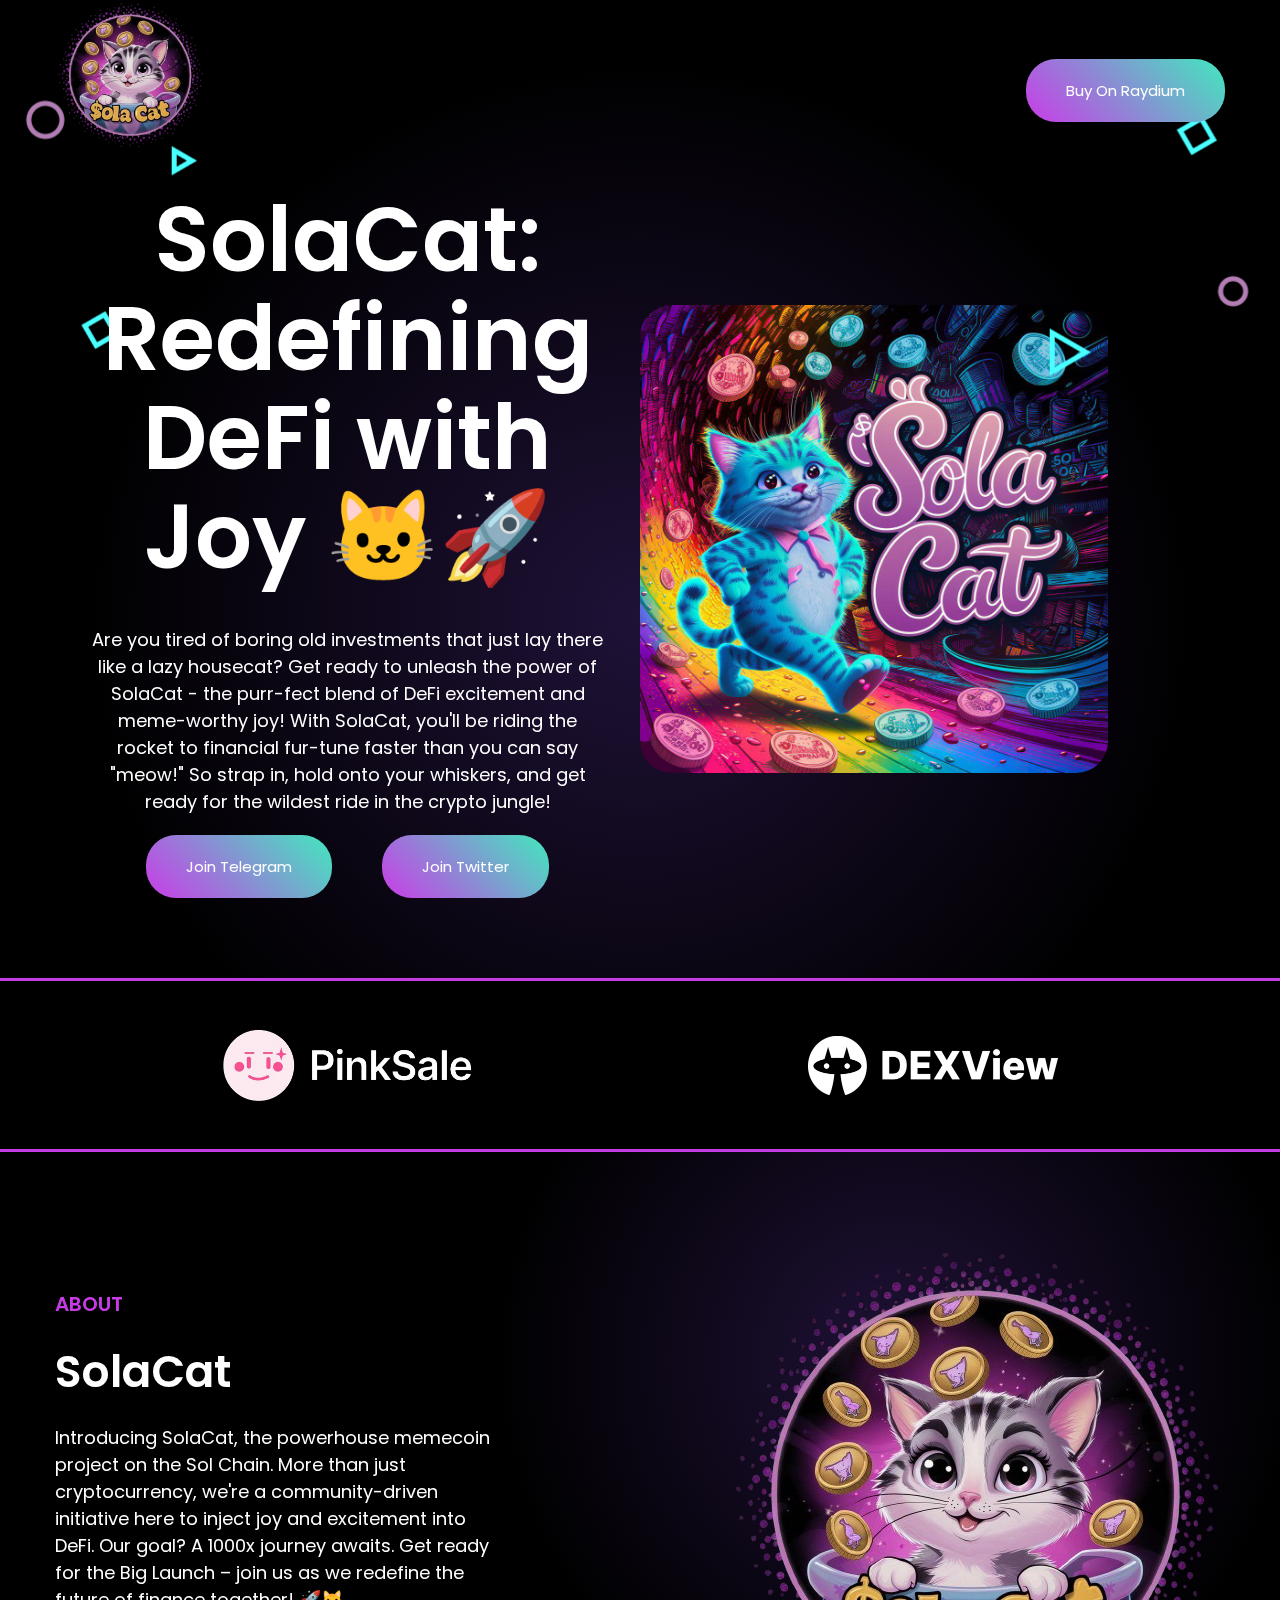
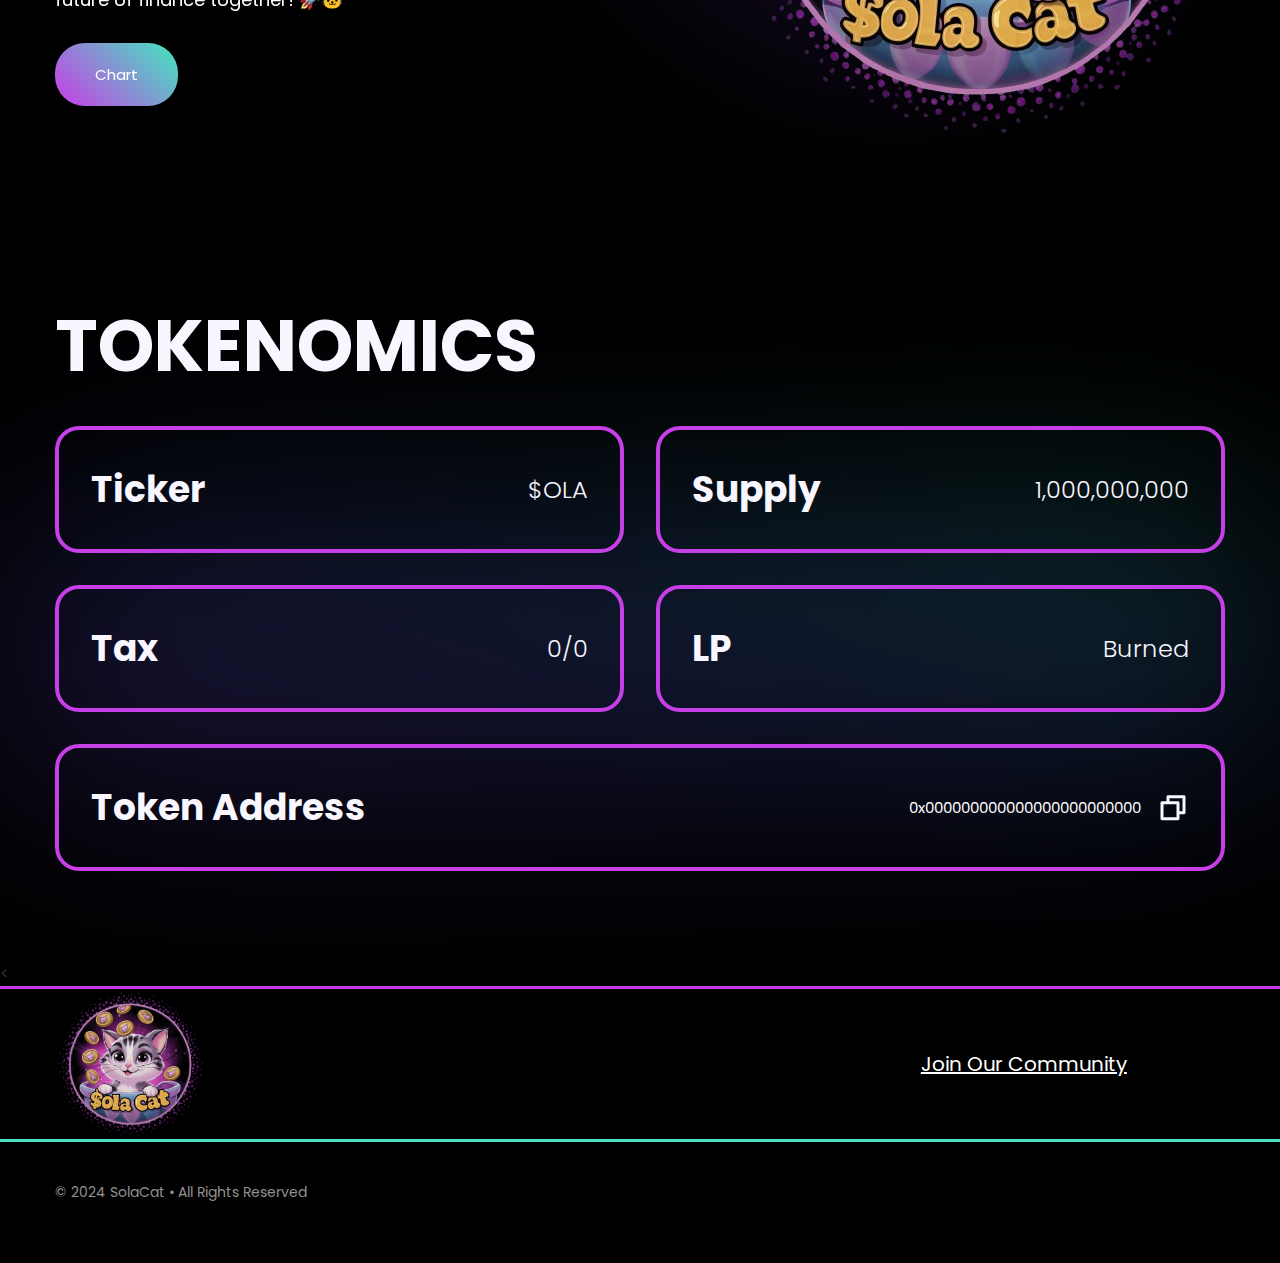
==== solacat/solacat/solacat.info/index.html @ aab19650 "Add files via upload" ====
<!DOCTYPE html>

<html
  lang="en"
  class="w-mod-js w-mod-ix wf-poppins-n6-active wf-poppins-n4-active wf-poppins-n7-active wf-lato-i3-active wf-lato-n1-inactive wf-lato-i1-inactive wf-lato-n3-inactive wf-lato-n4-inactive wf-lato-i4-inactive wf-lato-n7-inactive wf-lato-i7-inactive wf-lato-n9-inactive wf-lato-i9-inactive wf-poppins-n3-inactive wf-poppins-n5-inactive wf-active"
>
  
<!-- Mirrored from solacat.info/ by HTTrack Website Copier/3.x [XR&CO'2014], Tue, 20 Aug 2024 08:21:23 GMT -->
<!-- Added by HTTrack --><meta http-equiv="content-type" content="text/html;charset=utf-8" /><!-- /Added by HTTrack -->
<head>
    <meta http-equiv="Content-Type" content="text/html; charset=UTF-8" />
    <style>
      .wf-force-outline-none[tabindex="-1"]:focus {
        outline: none;
      }

      #join {
        display: flex;
        flex-direction: column;
        padding: 50px 10px;
        align-items: center;
        justify-content: center;
        gap: 1rem;
        margin: auto;
        max-width: 600px;
        width: 80%;
        margin-bottom: 30px;
      }

      #join .wrap-heading {
        display: flex;
        align-items: center;
        justify-content: start;
      }

      #join .wrap-heading .heading {
        margin: 0px 0px 0px 0px;
        padding: 7px 19px 7px 20px;
        background-color: #ffffff0d;
        border-style: solid;
        border-width: 1px 1px 1px 1px;
        border-color: #ffffff0d;
        border-radius: 100px 100px 100px 100px;
      }

      #join .wrap-heading .heading h6 {
        font-size: 15px;
        font-weight: 400;
        color: #703ffe !important;
        line-height: 1.2em;
        font-family: "Zen Dots", cursive !important;
      }

      #join h4 {
        line-height: 1.2em;
        font-weight: 400;
        font-size: clamp(2rem, 7vw, 50px);
        font-family: "Zen Dots", cursive !important;
        text-align: center;
      }

      #join .container {
        display: grid;
        grid-template-columns: 1fr 1fr;
        gap: 1rem;
        align-items: center;
        justify-content: center;
        max-width: 1250px;
        margin: auto;
      }

      #join .container .side-content {
        display: flex;
        flex-direction: column;
        align-items: self-start;
        list-style: none;
        gap: 2rem;
      }

      #join .container .side-content .join-wrap-box {
        background-color: transparent;
        background-image: linear-gradient(
          180deg,
          #ffffff0d 0%,
          #ffffff00 73.86%
        );
        border-style: solid;
        border-width: 1px 1px 0px 1px;
        border-color: #ffffff1a;
        transition: all 0.3s, border 0.3s, border-radius 0.3s, box-shadow 0.3s;
        margin-top: -16px;
        margin-bottom: 60px;
        border-radius: 16px 16px 0px 0px;
        padding: 40px 22px 0px 22px;
        position: relative;
      }

      #join .container .side-content .join-wrap-box .step-wrap {
        max-width: 100%;
        position: absolute;
        top: -12%;
        z-index: 11;
      }

      #join .container .side-content .join-wrap-box .step-wrap .heading {
        margin: 0px 0px 0px 22px;
        padding: 7px 15px 7px 15px;
        background-color: #ffffff0d;
        border-style: solid;
        border-width: 1px 1px 1px 1px;
        border-color: #ffffff0d;
        border-radius: 100px 100px 100px 100px;
      }

      #join .container .side-content .join-wrap-box .step-wrap .heading .step {
        color: #703ffe;
        font-size: 12px;
        line-height: 1.1667em;
        font-weight: 400;
        font-family: "Zen Dots", cursive !important;
      }

      #join .container .side-content .join-wrap-box .join-box {
        display: flex;
        gap: 1rem;
      }

      #join .container .side-content .join-wrap-box .join-box .join-box-icon {
        width: 11%;
        display: flex;
        align-items: start;
        padding: 0px 15px 0 0;
        border-style: solid;
        border-width: 0px 1px 0px 0px;
        border-color: #ffffff1a;
      }

      #join
        .container
        .side-content
        .join-wrap-box
        .join-box
        .join-box-content {
        display: flex;
        align-items: self-start;
        flex-direction: column;
        gap: 6px;
        padding: 0px 2px;
      }

      #join
        .container
        .side-content
        .join-wrap-box
        .join-box
        .join-box-content
        li
        a {
        width: 100%;
        display: flex;
        align-items: center;
        justify-content: start;
      }

      #join
        .container
        .side-content
        .join-wrap-box
        .join-box
        .join-box-content
        li
        a
        span {
        font-size: 20px;
        font-weight: 500;
        font-family: "Zen Dots", cursive !important;
        line-height: 1.4em;
      }

      #join
        .container
        .side-content
        .join-wrap-box
        .join-box
        .join-box-content
        h5 {
        line-height: 1.4;
      }

      #join .container .join-img {
        object-fit: cover;
        width: 100%;
        height: 100%;
      }

      #join .container .join-img img {
        max-width: 615px;
        object-fit: cover;
        width: 100%;
      }
    </style>

    <title>SolaCat</title>

    <meta content="width=device-width, initial-scale=1" name="viewport" />
    <link
      href="Dog%20ERC%20_%20Ethereum_files/crypto-128.6400eb512.css"
      rel="stylesheet"
      type="text/css"
    />

    <link href="https://fonts.googleapis.com/" rel="preconnect" />
    <link
      href="https://fonts.gstatic.com/"
      rel="preconnect"
      crossorigin="anonymous"
    />
    <script
      src="Dog%20ERC%20_%20Ethereum_files/webfont.js.download"
      type="text/javascript"
    ></script>
    <link rel="stylesheet" href="Dog%20ERC%20_%20Ethereum_files/css" media="all" />
    <link rel="stylesheet" href="style.css" media="all" />
    <script type="text/javascript">
      WebFont.load({
        google: {
          families: [
            "Lato:100,100italic,300,300italic,400,400italic,700,700italic,900,900italic",
            "Poppins:300,regular,500,600,700",
          ],
        },
      });
    </script>
    <script type="text/javascript">
      !(function (o, c) {
        var n = c.documentElement,
          t = " w-mod-";
        (n.className += t + "js"),
          ("ontouchstart" in o ||
            (o.DocumentTouch && c instanceof DocumentTouch)) &&
            (n.className += t + "touch");
      })(window, document);
    </script>
    <link
      href="5845778441130066229_99-removebg-preview.png"
      rel="shortcut icon"
      type="image/x-icon"
    />
    <link
      href="5845778441130066229_99-removebg-preview.png"
      rel="apple-touch-icon"
    />
    <script async="" src="Dog%20ERC%20_%20Ethereum_files/js"></script>

    <!-- Google tag (gtag.js) -->
    <script async="" src="Dog%20ERC%20_%20Ethereum_files/js(1)"></script>
  </head>

  <body>
    <div
      data-animation="over-left"
      data-collapse="medium"
      data-duration="400"
      data-easing="ease"
      data-easing2="ease"
      data-doc-height="1"
      role="banner"
      class="navbar about-us w-nav"
    >
      <div class="container-nav w-container">
        <a
          href="index-2.html"
          aria-current="page"
          class="brand-2 w-nav-brand w--current"
        >
          <img
            src="5845778441130066229_99-removebg-preview.png"
            width="150px"
            loading="lazy"
            alt=""
          />
        </a>
        <div class="nav-menu-wrapper">
          <nav role="navigation" class="nav-menu w-nav-menu">
            <div class="nav-menu-shadow-overlay">
              <div class="nav-menu">
                <div class="tablet-menu">
                  <a href="index-2.html#" class="logo-mobile w-nav-brand">
                    <img
                      src="5845778441130066229_99-removebg-preview.png"
                      loading="lazy"
                      height="24"
                      alt=""
                      class="image-3"
                    />
                  </a>
                  <div
                    class="close-menu-button w-nav-button"
                    style="-webkit-user-select: text"
                    aria-label="menu"
                    role="button"
                    tabindex="0"
                    aria-controls="w-nav-overlay-0"
                    aria-haspopup="menu"
                    aria-expanded="false"
                  >
                    <img
                      src="Dog%20ERC%20_%20Ethereum_files/628747ec4a1b0be4a1a0b344_Close%20Icon.svg"
                      loading="lazy"
                      alt=""
                      class="nav-close-icon"
                    />
                  </div>
                </div>
              </div>
            </div>
          </nav>
        </div>
        <a
          data-w-id="c8f0b93f-0580-4c76-a3ba-df1b2508fe76"
          href="buylink.html"
          class="button-light menu w-inline-block"
        >
          <div class="text-button-light">Buy On Raydium</div>
          <div
            class="button-div"
            style="
              opacity: 0;
              transform: translate3d(0px, 0px, 0px) scale3d(0.7, 0.7, 1)
                rotateX(0deg) rotateY(0deg) rotateZ(0deg) skew(0deg, 0deg);
              transform-style: preserve-3d;
            "
          ></div>
        </a>
        <!-- <div class="menu-button w-nav-button" style="-webkit-user-select: text;" aria-label="menu" role="button"
        tabindex="0" aria-controls="w-nav-overlay-0" aria-haspopup="menu" aria-expanded="false">
        <img src="./menu.png" style="    filter: invert(1);
    height: 40px;" loading="lazy" height="16" alt="">
      </div> -->
      </div>
      <div class="w-nav-overlay" data-wf-ignore="" id="w-nav-overlay-0"></div>
    </div>
    <div class="section-home wf-section" style="padding-bottom: 5rem;">
      <div
        data-w-id="5815d5ff-4a40-ae96-a40c-2c4488e11b8b"
        class="background"
        style="
          will-change: transform;
          transform: translate3d(0.56174vw, 0.92066vh, 0px) scale3d(1, 1, 1)
            rotateX(0deg) rotateY(0deg) rotateZ(0deg) skew(0deg, 0deg);
          transform-style: preserve-3d;
        "
      >
        <div>
          <img
            src="Dog%20ERC%20_%20Ethereum_files/628f66501028627b3cebd249_12.png"
            loading="lazy"
            data-w-id="34baa34a-c7a2-5b90-6526-304778f5a2a0"
            alt=""
            class="triangle-absolute-left-home"
            style="
              transform: translate3d(-2.2664px, -6.7992px, 0px) scale3d(1, 1, 1)
                rotateX(0deg) rotateY(0deg) rotateZ(0deg) skew(0deg, 0deg);
              transform-style: preserve-3d;
              will-change: transform;
            "
          />
          <img
            src="Dog%20ERC%20_%20Ethereum_files/628f665157364f0098b31000_11.png"
            loading="lazy"
            data-w-id="8db5bbb4-08a3-7c75-c7d9-d5122971d637"
            alt=""
            class="circle-absolute-left-home"
            style="
              transform: translate3d(5.666px, 1.1332px, 0px) scale3d(1, 1, 1)
                rotateX(0deg) rotateY(0deg) rotateZ(0deg) skew(0deg, 0deg);
              transform-style: preserve-3d;
              will-change: transform;
            "
          />
          <img
            src="Dog%20ERC%20_%20Ethereum_files/628f665141b82e62995bd690_13.png"
            loading="lazy"
            data-w-id="b28bee8a-0b74-b326-fe0f-063364d623c4"
            alt=""
            class="square-absolute-left-home"
            style="
              transform: translate3d(-3.3996px, -5.666px, 0px) scale3d(1, 1, 1)
                rotateX(0deg) rotateY(0deg) rotateZ(0deg) skew(0deg, 0deg);
              transform-style: preserve-3d;
              will-change: transform;
            "
          />
        </div>
        <div>
          <img
            src="Dog%20ERC%20_%20Ethereum_files/6290ee49d04f6920d63e460f_Right.png"
            loading="lazy"
            data-w-id="eb20521c-aac3-57f1-9375-7bd6ad438164"
            alt=""
            class="square-absolute-right-home"
            style="
              transform: translate3d(-5.666px, 0px, 0px) scale3d(1, 1, 1)
                rotateX(0deg) rotateY(0deg) rotateZ(0deg) skew(0deg, 0deg);
              transform-style: preserve-3d;
              will-change: transform;
            "
          />
          <img
            src="Dog%20ERC%20_%20Ethereum_files/6290ee482047ab42b37f0e39_Right%201.png"
            loading="lazy"
            data-w-id="aadd09e7-676d-d661-c371-97632e9af495"
            alt=""
            class="circle-absolute-right-home"
            style="
              transform: translate3d(-12.6069px, -4.5328px, 0px)
                scale3d(1, 1, 1) rotateX(0deg) rotateY(0deg) rotateZ(0deg)
                skew(0deg, 0deg);
              transform-style: preserve-3d;
              will-change: transform;
            "
          />
          <img
            src="Dog%20ERC%20_%20Ethereum_files/6290ee499a21b274c2b5574a_Right%202.png"
            loading="lazy"
            data-w-id="6657feae-1597-df8f-b149-553d1d8ecb47"
            alt=""
            class="triangle-absolute-right-home"
            style="
              transform: translate3d(-3.3996px, 2.2664px, 0px) scale3d(1, 1, 1)
                rotateX(0deg) rotateY(0deg) rotateZ(0deg) skew(0deg, 0deg);
              transform-style: preserve-3d;
              will-change: transform;
            "
          />
        </div>
      </div>
      <div class="base-container first-container w-container">
        <div class="start">
          <h1
            data-w-id="2b496ec7-5038-d008-664d-94bc8fa45baa"
            style="
              opacity: 1;
              transform: translate3d(0px, 0px, 0px) scale3d(1, 1, 1)
                rotateX(0deg) rotateY(0deg) rotateZ(0deg) skew(0deg, 0deg);
              transform-style: preserve-3d;
            "
            class="heading"
          >
          SolaCat: Redefining DeFi with Joy 🐱🚀
          </h1>
          <div
            data-w-id="34f87250-a789-9a2f-f44a-1731bfd81d4c"
            style="
              opacity: 1;
              transform: translate3d(0px, 0px, 0px) scale3d(1, 1, 1)
                rotateX(0deg) rotateY(0deg) rotateZ(0deg) skew(0deg, 0deg);
              transform-style: preserve-3d;
            "
            class="centered"
          >
            <p class="paragraph-large size">
              Are you tired of boring old investments that just lay there like a lazy housecat? Get ready to unleash the power of SolaCat - the purr-fect blend of DeFi excitement and meme-worthy joy! With SolaCat, you'll be riding the rocket to financial fur-tune faster than you can say "meow!" So strap in, hold onto your whiskers, and get ready for the wildest ride in the crypto jungle! 
            </p>
          </div>

          <div class="w-layout-grid grid-button">
            <div
              id="w-node-c26da234-5a76-74d8-853a-6dbaf6724fc4-a0a04850"
              data-w-id="c26da234-5a76-74d8-853a-6dbaf6724fc4"
              style="
                opacity: 1;
                transform: translate3d(0px, 0px, 0px) scale3d(1, 1, 1)
                  rotateX(0deg) rotateY(0deg) rotateZ(0deg) skew(0deg, 0deg);
                transform-style: preserve-3d;
              "
            >
              <a
                data-w-id="4ea43fc6-1df1-2cc4-1d60-18f12f9cf842"
                href="https://t.me/solacatglobal"
                class="button-green w-inline-block"
              >
                <div class="text-button-green" style="color: rgb(0, 0, 0)">
                  Join Telegram
                </div>
                <div
                  style="
                    opacity: 0;
                    transform: translate3d(0px, 0px, 0px) scale3d(0.7, 0.7, 1)
                      rotateX(0deg) rotateY(0deg) rotateZ(0deg) skew(0deg, 0deg);
                    transform-style: preserve-3d;
                  "
                  class="button-div-green"
                ></div>
              </a>
            </div>

            <div
              id="w-node-c26da234-5a76-74d8-853a-6dbaf6724fc4-a0a04850"
              data-w-id="c26da234-5a76-74d8-853a-6dbaf6724fc4"
              style="
                opacity: 1;
                transform: translate3d(0px, 0px, 0px) scale3d(1, 1, 1)
                  rotateX(0deg) rotateY(0deg) rotateZ(0deg) skew(0deg, 0deg);
                transform-style: preserve-3d;
              "
            >
              <a
                data-w-id="4ea43fc6-1df1-2cc4-1d60-18f12f9cf842"
                href="https://twitter.com/SolaCatSolana"
                class="button-green w-inline-block"
              >
                <div class="text-button-green" style="color: rgb(0, 0, 0)">
                  Join Twitter 
                </div>
                <div
                  style="
                    opacity: 0;
                    transform: translate3d(0px, 0px, 0px) scale3d(0.7, 0.7, 1)
                      rotateX(0deg) rotateY(0deg) rotateZ(0deg) skew(0deg, 0deg);
                    transform-style: preserve-3d;
                  "
                  class="button-div-green"
                ></div>
              </a>
            </div>
          </div>
        </div>

        <div class="end">
          <img
            src="photo_2024-04-07_16-13-15.jpg"
            loading="lazy"
            style="opacity: 1; width: 80%; border-radius: 2rem;"
            alt=""
            class="image-cards"
          />
        </div>
      </div>
    </div>


    <div class="footer wf-section" style="border-bottom:3px solid #c53ce4 !important ;padding-bottom: 0 !important;">
      <div class="container w-container" >
        <div class="footer-wrapper-flex" style="justify-content: space-around; margin: 2rem 0;">
          <a href="https://www.pinksale.finance/" target="_blank" rel="noopener noreferrer">
            
            <img
              src="image-removebg-preview2.png"
              style="max-width: 250px; margin: 1rem 0;"
              alt=""
            />

          </a>
          <a href="https://www.dexview.com/" target="_blank" rel="noopener noreferrer">
            
            <img
              src="dexview-white-text-transparent.png"
              style="max-width: 250px; margin: 1rem 0;"
              alt=""
            />
          </a>
        </div>
      </div>
    </div>
    <div id="about" class="section-dark right-gradient wf-section">
      <div class="base-container w-container">
        <div class="columns first-colomns w-row">
          <div
            data-w-id="a3a47119-1853-44d8-8147-561031f65364"
            style="
              opacity: 1;
              transform: translate3d(0px, 0px, 0px) scale3d(1, 1, 1)
                rotateX(0deg) rotateY(0deg) rotateZ(0deg) skew(0deg, 0deg);
              transform-style: preserve-3d;
            "
            class="column w-col w-col-6"
          >
            <h5>ABOUT</h5>
            <div class="h2-block">
              <h2>SolaCat</h2>
            </div>
            <div class="paragraph-margin">
              <p class="paragraph-large">
                Introducing SolaCat, the powerhouse memecoin project on the Sol Chain. More than just cryptocurrency, we're a community-driven initiative here to inject joy and excitement into DeFi. Our goal? A 1000x journey awaits. Get ready for the Big Launch – join us as we redefine the future of finance together! 🚀🐱
              </p>
              <p></p>
            </div>
            <div class="button-margin">
              <a
                href="chartlink.html"
                target="_blank"
                class="button-light w-inline-block"
              >
                <div class="text-button-light" style="color: rgb(201, 250, 73)">
                  Chart
                </div>
                <div
                  style="
                    opacity: 0;
                    transform: translate3d(0px, 0px, 0px) scale3d(0.7, 0.7, 1)
                      rotateX(0deg) rotateY(0deg) rotateZ(0deg) skew(0deg, 0deg);
                    transform-style: preserve-3d;
                  "
                  class="button-div"
                ></div>
              </a>
            </div>
          </div>
          <div class="column image w-col w-col-6">
            <img
              src="5845778441130066229_99-removebg-preview.png"
              loading="lazy"
              style="
                opacity: 1;
                transform: translate3d(0px, 0px, 0px) scale3d(1, 1, 1)
                  rotateX(0deg) rotateY(0deg) rotateZ(0deg) skew(0deg, 0deg);
                transform-style: preserve-3d;
                border-radius: 1rem;
              "
              alt=""
              class="image-phone"
            />
            <!-- <blockquote
              class="instagram-media"
              data-instgrm-captioned
              data-instgrm-permalink="https://www.instagram.com/p/BYCIbqhB9wA/?utm_source=ig_embed&amp;utm_campaign=loading"
              data-instgrm-version="14"
              style="
                background: #fff;
                border: 0;
                border-radius: 3px;
                box-shadow: 0 0 1px 0 rgba(0, 0, 0, 0.5),
                  0 1px 10px 0 rgba(0, 0, 0, 0.15);
                margin: 1px;
                max-width: 440px;
                min-width: 326px;
                padding: 0;
                width: 99.375%;
                height: 460px;
                width: -webkit-calc(100% - 2px);
                width: calc(100% - 2px);
              "
            >
              <div style="padding: 16px">
                <a
                  href="https://www.instagram.com/p/BYCIbqhB9wA/?utm_source=ig_embed&amp;utm_campaign=loading"
                  style="
                    background: #ffffff;
                    line-height: 0;
                    padding: 0 0;
                    text-align: center;
                    text-decoration: none;
                    width: 100%;
                  "
                  target="_blank"
                >
                  <div
                    style="
                      display: flex;
                      flex-direction: row;
                      align-items: center;
                    "
                  >
                    <div
                      style="
                        background-color: #f4f4f4;
                        border-radius: 50%;
                        flex-grow: 0;
                        height: 40px;
                        margin-right: 14px;
                        width: 40px;
                      "
                    ></div>
                    <div
                      style="
                        display: flex;
                        flex-direction: column;
                        flex-grow: 1;
                        justify-content: center;
                      "
                    >
                      <div
                        style="
                          background-color: #f4f4f4;
                          border-radius: 4px;
                          flex-grow: 0;
                          height: 14px;
                          margin-bottom: 6px;
                          width: 100px;
                        "
                      ></div>
                      <div
                        style="
                          background-color: #f4f4f4;
                          border-radius: 4px;
                          flex-grow: 0;
                          height: 14px;
                          width: 60px;
                        "
                      ></div>
                    </div>
                  </div>
                  <div style="padding: 19% 0"></div>
                  <div
                    style="
                      display: block;
                      height: 50px;
                      margin: 0 auto 12px;
                      width: 50px;
                    "
                  >
                    <svg
                      width="50px"
                      height="50px"
                      viewBox="0 0 60 60"
                      version="1.1"
                      xmlns="https://www.w3.org/2000/svg"
                      xmlns:xlink="https://www.w3.org/1999/xlink"
                    >
                      <g
                        stroke="none"
                        stroke-width="1"
                        fill="none"
                        fill-rule="evenodd"
                      >
                        <g
                          transform="translate(-511.000000, -20.000000)"
                          fill="#000000"
                        >
                          <g>
                            <path
                              d="M556.869,30.41 C554.814,30.41 553.148,32.076 553.148,34.131 C553.148,36.186 554.814,37.852 556.869,37.852 C558.924,37.852 560.59,36.186 560.59,34.131 C560.59,32.076 558.924,30.41 556.869,30.41 M541,60.657 C535.114,60.657 530.342,55.887 530.342,50 C530.342,44.114 535.114,39.342 541,39.342 C546.887,39.342 551.658,44.114 551.658,50 C551.658,55.887 546.887,60.657 541,60.657 M541,33.886 C532.1,33.886 524.886,41.1 524.886,50 C524.886,58.899 532.1,66.113 541,66.113 C549.9,66.113 557.115,58.899 557.115,50 C557.115,41.1 549.9,33.886 541,33.886 M565.378,62.101 C565.244,65.022 564.756,66.606 564.346,67.663 C563.803,69.06 563.154,70.057 562.106,71.106 C561.058,72.155 560.06,72.803 558.662,73.347 C557.607,73.757 556.021,74.244 553.102,74.378 C549.944,74.521 548.997,74.552 541,74.552 C533.003,74.552 532.056,74.521 528.898,74.378 C525.979,74.244 524.393,73.757 523.338,73.347 C521.94,72.803 520.942,72.155 519.894,71.106 C518.846,70.057 518.197,69.06 517.654,67.663 C517.244,66.606 516.755,65.022 516.623,62.101 C516.479,58.943 516.448,57.996 516.448,50 C516.448,42.003 516.479,41.056 516.623,37.899 C516.755,34.978 517.244,33.391 517.654,32.338 C518.197,30.938 518.846,29.942 519.894,28.894 C520.942,27.846 521.94,27.196 523.338,26.654 C524.393,26.244 525.979,25.756 528.898,25.623 C532.057,25.479 533.004,25.448 541,25.448 C548.997,25.448 549.943,25.479 553.102,25.623 C556.021,25.756 557.607,26.244 558.662,26.654 C560.06,27.196 561.058,27.846 562.106,28.894 C563.154,29.942 563.803,30.938 564.346,32.338 C564.756,33.391 565.244,34.978 565.378,37.899 C565.522,41.056 565.552,42.003 565.552,50 C565.552,57.996 565.522,58.943 565.378,62.101 M570.82,37.631 C570.674,34.438 570.167,32.258 569.425,30.349 C568.659,28.377 567.633,26.702 565.965,25.035 C564.297,23.368 562.623,22.342 560.652,21.575 C558.743,20.834 556.562,20.326 553.369,20.18 C550.169,20.033 549.148,20 541,20 C532.853,20 531.831,20.033 528.631,20.18 C525.438,20.326 523.257,20.834 521.349,21.575 C519.376,22.342 517.703,23.368 516.035,25.035 C514.368,26.702 513.342,28.377 512.574,30.349 C511.834,32.258 511.326,34.438 511.181,37.631 C511.035,40.831 511,41.851 511,50 C511,58.147 511.035,59.17 511.181,62.369 C511.326,65.562 511.834,67.743 512.574,69.651 C513.342,71.625 514.368,73.296 516.035,74.965 C517.703,76.634 519.376,77.658 521.349,78.425 C523.257,79.167 525.438,79.673 528.631,79.82 C531.831,79.965 532.853,80.001 541,80.001 C549.148,80.001 550.169,79.965 553.369,79.82 C556.562,79.673 558.743,79.167 560.652,78.425 C562.623,77.658 564.297,76.634 565.965,74.965 C567.633,73.296 568.659,71.625 569.425,69.651 C570.167,67.743 570.674,65.562 570.82,62.369 C570.966,59.17 571,58.147 571,50 C571,41.851 570.966,40.831 570.82,37.631"
                            ></path>
                          </g>
                        </g>
                      </g>
                    </svg>
                  </div>
                  <div style="padding-top: 8px">
                    <div
                      style="
                        color: #3897f0;
                        font-family: Arial, sans-serif;
                        font-size: 14px;
                        font-style: normal;
                        font-weight: 550;
                        line-height: 18px;
                      "
                    >
                      View this post on Instagram
                    </div>
                  </div>
                  <div style="padding: 12.5% 0"></div>
                  <div
                    style="
                      display: flex;
                      flex-direction: row;
                      margin-bottom: 14px;
                      align-items: center;
                    "
                  >
                    <div>
                      <div
                        style="
                          background-color: #f4f4f4;
                          border-radius: 50%;
                          height: 12.5px;
                          width: 12.5px;
                          transform: translateX(0px) translateY(7px);
                        "
                      ></div>
                      <div
                        style="
                          background-color: #f4f4f4;
                          height: 12.5px;
                          transform: rotate(-45deg) translateX(3px)
                            translateY(1px);
                          width: 12.5px;
                          flex-grow: 0;
                          margin-right: 14px;
                          margin-left: 2px;
                        "
                      ></div>
                      <div
                        style="
                          background-color: #f4f4f4;
                          border-radius: 50%;
                          height: 12.5px;
                          width: 12.5px;
                          transform: translateX(9px) translateY(-18px);
                        "
                      ></div>
                    </div>
                    <div style="margin-left: 8px">
                      <div
                        style="
                          background-color: #f4f4f4;
                          border-radius: 50%;
                          flex-grow: 0;
                          height: 20px;
                          width: 20px;
                        "
                      ></div>
                      <div
                        style="
                          width: 0;
                          height: 0;
                          border-top: 2px solid transparent;
                          border-left: 6px solid #f4f4f4;
                          border-bottom: 2px solid transparent;
                          transform: translateX(16px) translateY(-4px)
                            rotate(30deg);
                        "
                      ></div>
                    </div>
                    <div style="margin-left: auto">
                      <div
                        style="
                          width: 0px;
                          border-top: 8px solid #f4f4f4;
                          border-right: 8px solid transparent;
                          transform: translateY(16px);
                        "
                      ></div>
                      <div
                        style="
                          background-color: #f4f4f4;
                          flex-grow: 0;
                          height: 12px;
                          width: 16px;
                          transform: translateY(-4px);
                        "
                      ></div>
                      <div
                        style="
                          width: 0;
                          height: 0;
                          border-top: 8px solid #f4f4f4;
                          border-left: 8px solid transparent;
                          transform: translateY(-4px) translateX(8px);
                        "
                      ></div>
                    </div>
                  </div>
                  <div
                    style="
                      display: flex;
                      flex-direction: column;
                      flex-grow: 1;
                      justify-content: center;
                      margin-bottom: 24px;
                    "
                  >
                    <div
                      style="
                        background-color: #f4f4f4;
                        border-radius: 4px;
                        flex-grow: 0;
                        height: 14px;
                        margin-bottom: 6px;
                        width: 224px;
                      "
                    ></div>
                    <div
                      style="
                        background-color: #f4f4f4;
                        border-radius: 4px;
                        flex-grow: 0;
                        height: 14px;
                        width: 144px;
                      "
                    ></div></div
                ></a>
                <p
                  style="
                    color: #c9c8cd;
                    font-family: Arial, sans-serif;
                    font-size: 14px;
                    line-height: 17px;
                    margin-bottom: 0;
                    margin-top: 8px;
                    overflow: hidden;
                    padding: 8px 0 7px;
                    text-align: center;
                    text-overflow: ellipsis;
                    white-space: nowrap;
                  "
                >
                  <a
                    href="https://www.instagram.com/p/BYCIbqhB9wA/?utm_source=ig_embed&amp;utm_campaign=loading"
                    style="
                      color: #c9c8cd;
                      font-family: Arial, sans-serif;
                      font-size: 14px;
                      font-style: normal;
                      font-weight: normal;
                      line-height: 17px;
                      text-decoration: none;
                    "
                    target="_blank"
                    >A post shared by Raj Gokal (@rajgokal)</a
                  >
                </p>
              </div>
            </blockquote>
            <script async src="//www.instagram.com/embed.js"></script> -->
          </div>
        </div>
      </div>
    </div>

    <!-- Tokenomics start -->
    <!-- <section id="tokenomics">
    <div class="container">
      <div class="start">
        <div class="heading">
          <h1 class="h2" style="color: #c53ce4;">Tokenomics</h1>
          <p></p>
        </div>
        <div class="content">
          <div class="box">
            <h3>5,000,000</h3>
            <p>$Safe Gate Supply</p>
          </div>
          <div class="box">
            <h3>2% Buy Tax
            </h3>
            <p> Marketing
            </p>

          </div>
          <div class="box">
            <h3>2% Sell Tax</h3>
            <p>AI Utility</p>

          </div>
          <div class="box">
            <h3>1% ETH Redistribution</h3>
            <p>SAFEGATE Holders</p>

          </div>

        </div>
        <div class="address">
          <div class="link-box" onclick="copyContractAddress()">
            <h3 style="color: #c53ce4;">Contract Address: <div class="wrap">
                <span>0x000000000000000..</span><img class="copy" src="https://evergatecoin.com/images/copy.png" alt="">
              </div>
            </h3>
          </div>
        </div>
      </div>
      <div class="end">
        <img src="./New folder (2)/SolaCatey-jump2-1024x1024.png" alt="">
      </div>
    </div>
  </section> -->

    <section class="calc" id="calc">
      <div class="container">
        <div
          class="calc__title wow animate__bounceIn"
          style="visibility: visible; animation-name: bounceIn"
        >
          TOKENOMICS
        </div>
        <div
          class="calc__list wow animate__bounceIn"
          style="visibility: visible; animation-name: bounceIn"
        >
          <div class="calc__block">
            <div class="block__title">Ticker</div>
            <div class="block__value">$OLA</div>
          </div>
          <div class="calc__block">
            <div class="block__title">Supply</div>
            <div class="block__value">1,000,000,000</div>
          </div>
          <div class="calc__block">
            <div class="block__title">Tax</div>
            <div class="block__value">0/0</div>
          </div>
          <div class="calc__block">
            <div class="block__title">LP</div>
            <div class="block__value">Burned</div>
          </div>
        </div>
        <div
          class="calc__block wow animate__bounceIn"
          style="visibility: visible; animation-name: bounceIn"
        >
          <div class="block__title">Token Address</div>
          <div class="block__value">
            <p id="copytext" style="word-break: break-all">
              0x000000000000000000000000
            </p>
            <svg
              onclick="copyContent()"
              xmlns="http://www.w3.org/2000/svg"
              width="32"
              height="33"
              viewBox="0 0 32 33"
              fill="none"
            >
              <path
                d="M27 4.23828H11C10.6022 4.23828 10.2206 4.39632 9.93934 4.67762C9.65804 4.95893 9.5 5.34046 9.5 5.73828V10.2383H5C4.60218 10.2383 4.22064 10.3963 3.93934 10.6776C3.65804 10.9589 3.5 11.3405 3.5 11.7383V27.7383C3.5 28.1361 3.65804 28.5176 3.93934 28.7989C4.22064 29.0802 4.60218 29.2383 5 29.2383H21C21.3978 29.2383 21.7794 29.0802 22.0607 28.7989C22.342 28.5176 22.5 28.1361 22.5 27.7383V23.2383H27C27.3978 23.2383 27.7794 23.0802 28.0607 22.7989C28.342 22.5176 28.5 22.1361 28.5 21.7383V5.73828C28.5 5.34046 28.342 4.95893 28.0607 4.67762C27.7794 4.39632 27.3978 4.23828 27 4.23828ZM19.5 26.2383H6.5V13.2383H19.5V26.2383ZM25.5 20.2383H22.5V11.7383C22.5 11.3405 22.342 10.9589 22.0607 10.6776C21.7794 10.3963 21.3978 10.2383 21 10.2383H12.5V7.23828H25.5V20.2383Z"
                fill="#F8F7FF"
              ></path>
            </svg>
          </div>
        </div>
      </div>
    </section>
    <!-- <section id="iframe">
      <div class="container">
        <div class="heading">
          <h1 class="h2">ROADMAP</h1>
        </div>
        <div class="grid">
          <div class="grid-box">
            <div class="box-wrapper">
              <span style=""> Phase 1</span>
              <div class="box">
                <div class="box-img">
                  <img
                    src="./New folder (2)/New folder (3) (1)/New folder (3)/ICON 1.png"
                    alt=""
                  />
                </div>
                <div class="box-content">
                  <h3>SolaCat Sniper Bot</h3>
                  <ul>
                    <li>
                      Trade the easy way with SolaCat Sniper a telegram bot that
                      allows you to snipe upcoming launches, or safely buy
                      tokens that are already live. We aim to be your go to
                      sniper / manual buyer on solana network.
                    </li>
                    <li>1M Market Cap</li>
                  </ul>
                </div>
              </div>
            </div>
            <div class="box-wrapper">
              <span style="">Phase 2</span>
              <div class="box">
                <div class="box-img">
                  <img
                    src="./New folder (2)/New folder (3) (1)/New folder (3)/ICON 2.png"
                    alt=""
                  />
                </div>
                <div class="box-content">
                  <h3>SolaCat Launch</h3>
                  <ul>
                    <li>
                      A launchpad to help you launch or invest in your favorite
                      meme tokens.
                    </li>
                    <li>5M Market Cap</li>
                  </ul>
                </div>
              </div>
            </div>
            <div class="box-wrapper">
              <span style="">Phase 3</span>
              <div class="box">
                <div class="box-img">
                  <img
                    src="./New folder (2)/New folder (3) (1)/New folder (3)/ICON 3.png"
                    alt=""
                  />
                </div>
                <div class="box-content">
                  <h3>SolaCat Swap</h3>
                  <ul>
                    <li>
                      A cross-chain DEX to swap your favorite meme tokens.
                    </li>
                    <li>10M Market Cap</li>
                  </ul>
                </div>
              </div>
            </div>
            <div class="box-wrapper">
              <span style="">Phase 4</span>
              <div class="box">
                <div class="box-img">
                  <img
                    src="./New folder (2)/New folder (3) (1)/New folder (3)/ICON 4.png"
                    alt=""
                  />
                </div>

                <div class="box-content">
                  <h3>SolaCat Chat</h3>
                  <ul>
                    <li>
                      A single destination to manage your digital assets,
                      transfer value, and chat with your friends.
                    </li>
                    <li>50M Market Cap</li>
                  </ul>
                </div>
              </div>
            </div>
          </div>
          <div class="iframe-box">
            <img src="./New folder (2)/1-1000.gif" alt="" />
          </div>
        </div>
      </div>
    </section> -->

    &lt;

    <div class="footer wf-section">
      <div class="container w-container">
        <div class="footer-wrapper-flex">
          <img
            src="5845778441130066229_99-removebg-preview.png"
            height="150px"
            alt=""
          />
          <!-- <p>
            SolaCat is more than just a cryptocurrency, it is also a way to
            connect with other SolaCatey meme lovers and make a difference in the
            world. Join the SolaCat movement today and help us make the world a
            more fun and inclusive place for everyone!
          </p> -->
          <div class="footer-image">
            <!-- <img
              src="./New folder (2)/1-1000.gif"
              loading="lazy"
              alt=""
              class="image-2"
            /> -->

            <a href="https://t.me/solacatglobal" style="color: #fff; font-size: 20px">Join Our Community</a>
          </div>
        </div>
      </div>
      <div class="copyrates-block">
        <div class="container-footer w-container">
          <div class="copyrates">
            <div class="inline-block-first">
              © 2024 SolaCat • All Rights Reserved
            </div>
            <!-- <div class="inliine-block">
              <a href="" target="_blank" class="footer-copyright-link-2"
                >team@roaringkitty.lol</a
              >
            </div> -->
          </div>
        </div>
      </div>
    </div>

    <script
      src="Dog%20ERC%20_%20Ethereum_files/jquery-3.5.1.min.dc5e7f18c8.js.download"
      type="text/javascript"
      integrity="sha256-9/aliU8dGd2tb6OSsuzixeV4y/faTqgFtohetphbbj0="
      crossorigin="anonymous"
    ></script>
    <script
      src="Dog%20ERC%20_%20Ethereum_files/test.js.download"
      type="text/javascript"
    ></script>

    <a class="w-webflow-badge" href="#"
      ><img src="#" alt="" style="margin-right: 8px; width: 16px" /><img
        src="#"
        alt=""
    /></a>
    <div id="loom-companion-mv3" ext-id="liecbddmkiiihnedobmlmillhodjkdmb">
      <section id="shadow-host-companion">
        <template shadowrootmode="open">
          <div id="inner-shadow-companion">
            <div class="css-0" id="tooltip-mount-layer-companion"></div>
            <style data-emotion="companion-global"></style>
            <style data-emotion="companion" data-s=""></style>
            <style>
              #inner-shadow-companion {
                font-size: 100%;
              }

              #inner-shadow-companion {
                font-family: circular, -apple-system, BlinkMacSystemFont,
                  Segoe UI, sans-serif;
                color: var(--lns-color-body);

                font-size: var(--lns-fontSize-medium);
                line-height: var(--lns-lineHeight-medium);
                font-feature-settings: "ss08" on;
              }

              #inner-shadow-companion *,
              #inner-shadow-companion *:before,
              #inner-shadow-companion *:after {
                box-sizing: border-box;
              }

              #inner-shadow-companion * {
                -webkit-font-smoothing: antialiased;
                -moz-osx-font-smoothing: grayscale;
                letter-spacing: calc(0.6px - 0.05em);
              }

              #inner-shadow-companion,
              .theme-light,
              [data-lens-theme="light"] {
                --lns-color-primary: var(--lns-themeLight-color-primary);
                --lns-color-primaryHover: var(
                  --lns-themeLight-color-primaryHover
                );
                --lns-color-primaryActive: var(
                  --lns-themeLight-color-primaryActive
                );
                --lns-color-body: var(--lns-themeLight-color-body);
                --lns-color-bodyDimmed: var(--lns-themeLight-color-bodyDimmed);
                --lns-color-background: var(--lns-themeLight-color-background);
                --lns-color-backgroundHover: var(
                  --lns-themeLight-color-backgroundHover
                );
                --lns-color-backgroundActive: var(
                  --lns-themeLight-color-backgroundActive
                );
                --lns-color-backgroundSecondary: var(
                  --lns-themeLight-color-backgroundSecondary
                );
                --lns-color-backgroundSecondary2: var(
                  --lns-themeLight-color-backgroundSecondary2
                );
                --lns-color-overlay: var(--lns-themeLight-color-overlay);
                --lns-color-border: var(--lns-themeLight-color-border);
                --lns-color-focusRing: var(--lns-themeLight-color-focusRing);
                --lns-color-record: var(--lns-themeLight-color-record);
                --lns-color-recordHover: var(
                  --lns-themeLight-color-recordHover
                );
                --lns-color-recordActive: var(
                  --lns-themeLight-color-recordActive
                );
                --lns-color-info: var(--lns-themeLight-color-info);
                --lns-color-success: var(--lns-themeLight-color-success);
                --lns-color-warning: var(--lns-themeLight-color-warning);
                --lns-color-danger: var(--lns-themeLight-color-danger);
                --lns-color-dangerHover: var(
                  --lns-themeLight-color-dangerHover
                );
                --lns-color-dangerActive: var(
                  --lns-themeLight-color-dangerActive
                );
                --lns-color-backdrop: var(--lns-themeLight-color-backdrop);
                --lns-color-backdropDark: var(
                  --lns-themeLight-color-backdropDark
                );
                --lns-color-backdropTwilight: var(
                  --lns-themeLight-color-backdropTwilight
                );
                --lns-color-disabledContent: var(
                  --lns-themeLight-color-disabledContent
                );
                --lns-color-highlight: var(--lns-themeLight-color-highlight);
                --lns-color-disabledBackground: var(
                  --lns-themeLight-color-disabledBackground
                );
                --lns-color-formFieldBorder: var(
                  --lns-themeLight-color-formFieldBorder
                );
                --lns-color-formFieldBackground: var(
                  --lns-themeLight-color-formFieldBackground
                );
                --lns-color-buttonBorder: var(
                  --lns-themeLight-color-buttonBorder
                );
                --lns-color-upgrade: var(--lns-themeLight-color-upgrade);
                --lns-color-upgradeHover: var(
                  --lns-themeLight-color-upgradeHover
                );
                --lns-color-upgradeActive: var(
                  --lns-themeLight-color-upgradeActive
                );
                --lns-color-tabBackground: var(
                  --lns-themeLight-color-tabBackground
                );
                --lns-color-discoveryBackground: var(
                  --lns-themeLight-color-discoveryBackground
                );
                --lns-color-discoveryLightBackground: var(
                  --lns-themeLight-color-discoveryLightBackground
                );
                --lns-color-discoveryTitle: var(
                  --lns-themeLight-color-discoveryTitle
                );
                --lns-color-discoveryHighlight: var(
                  --lns-themeLight-color-discoveryHighlight
                );
              }

              .theme-dark,
              [data-lens-theme="dark"] {
                --lns-color-primary: var(--lns-themeDark-color-primary);
                --lns-color-primaryHover: var(
                  --lns-themeDark-color-primaryHover
                );
                --lns-color-primaryActive: var(
                  --lns-themeDark-color-primaryActive
                );
                --lns-color-body: var(--lns-themeDark-color-body);
                --lns-color-bodyDimmed: var(--lns-themeDark-color-bodyDimmed);
                --lns-color-background: var(--lns-themeDark-color-background);
                --lns-color-backgroundHover: var(
                  --lns-themeDark-color-backgroundHover
                );
                --lns-color-backgroundActive: var(
                  --lns-themeDark-color-backgroundActive
                );
                --lns-color-backgroundSecondary: var(
                  --lns-themeDark-color-backgroundSecondary
                );
                --lns-color-backgroundSecondary2: var(
                  --lns-themeDark-color-backgroundSecondary2
                );
                --lns-color-overlay: var(--lns-themeDark-color-overlay);
                --lns-color-border: var(--lns-themeDark-color-border);
                --lns-color-focusRing: var(--lns-themeDark-color-focusRing);
                --lns-color-record: var(--lns-themeDark-color-record);
                --lns-color-recordHover: var(--lns-themeDark-color-recordHover);
                --lns-color-recordActive: var(
                  --lns-themeDark-color-recordActive
                );
                --lns-color-info: var(--lns-themeDark-color-info);
                --lns-color-success: var(--lns-themeDark-color-success);
                --lns-color-warning: var(--lns-themeDark-color-warning);
                --lns-color-danger: var(--lns-themeDark-color-danger);
                --lns-color-dangerHover: var(--lns-themeDark-color-dangerHover);
                --lns-color-dangerActive: var(
                  --lns-themeDark-color-dangerActive
                );
                --lns-color-backdrop: var(--lns-themeDark-color-backdrop);
                --lns-color-backdropDark: var(
                  --lns-themeDark-color-backdropDark
                );
                --lns-color-backdropTwilight: var(
                  --lns-themeDark-color-backdropTwilight
                );
                --lns-color-disabledContent: var(
                  --lns-themeDark-color-disabledContent
                );
                --lns-color-highlight: var(--lns-themeDark-color-highlight);
                --lns-color-disabledBackground: var(
                  --lns-themeDark-color-disabledBackground
                );
                --lns-color-formFieldBorder: var(
                  --lns-themeDark-color-formFieldBorder
                );
                --lns-color-formFieldBackground: var(
                  --lns-themeDark-color-formFieldBackground
                );
                --lns-color-buttonBorder: var(
                  --lns-themeDark-color-buttonBorder
                );
                --lns-color-upgrade: var(--lns-themeDark-color-upgrade);
                --lns-color-upgradeHover: var(
                  --lns-themeDark-color-upgradeHover
                );
                --lns-color-upgradeActive: var(
                  --lns-themeDark-color-upgradeActive
                );
                --lns-color-tabBackground: var(
                  --lns-themeDark-color-tabBackground
                );
                --lns-color-discoveryBackground: var(
                  --lns-themeDark-color-discoveryBackground
                );
                --lns-color-discoveryLightBackground: var(
                  --lns-themeDark-color-discoveryLightBackground
                );
                --lns-color-discoveryTitle: var(
                  --lns-themeDark-color-discoveryTitle
                );
                --lns-color-discoveryHighlight: var(
                  --lns-themeDark-color-discoveryHighlight
                );
              }

              #inner-shadow-companion {
                --lns-fontWeight-book: 400;
                --lns-fontWeight-bold: 700;
                --lns-unit: 0.5rem;
                --lns-fontSize-small: calc(1.5 * var(--lns-unit, 8px));
                --lns-lineHeight-small: 1.5;
                --lns-fontSize-body-sm: calc(1.5 * var(--lns-unit, 8px));
                --lns-lineHeight-body-sm: 1.5;
                --lns-fontSize-medium: calc(1.75 * var(--lns-unit, 8px));
                --lns-lineHeight-medium: 1.6;
                --lns-fontSize-body-md: calc(1.75 * var(--lns-unit, 8px));
                --lns-lineHeight-body-md: 1.6;
                --lns-fontSize-large: calc(2.25 * var(--lns-unit, 8px));
                --lns-lineHeight-large: 1.45;
                --lns-fontSize-body-lg: calc(2.25 * var(--lns-unit, 8px));
                --lns-lineHeight-body-lg: 1.45;
                --lns-fontSize-xlarge: calc(3 * var(--lns-unit, 8px));
                --lns-lineHeight-xlarge: 1.35;
                --lns-fontSize-heading-sm: calc(3 * var(--lns-unit, 8px));
                --lns-lineHeight-heading-sm: 1.35;
                --lns-fontSize-xxlarge: calc(4 * var(--lns-unit, 8px));
                --lns-lineHeight-xxlarge: 1.2;
                --lns-fontSize-heading-md: calc(4 * var(--lns-unit, 8px));
                --lns-lineHeight-heading-md: 1.2;
                --lns-fontSize-xxxlarge: calc(6 * var(--lns-unit, 8px));
                --lns-lineHeight-xxxlarge: 1.15;
                --lns-fontSize-heading-lg: calc(6 * var(--lns-unit, 8px));
                --lns-lineHeight-heading-lg: 1.15;
                --lns-radius-medium: calc(1 * var(--lns-unit, 8px));
                --lns-radius-large: calc(2 * var(--lns-unit, 8px));
                --lns-radius-xlarge: calc(3 * var(--lns-unit, 8px));
                --lns-radius-full: calc(999 * var(--lns-unit, 8px));
                --lns-shadow-small: 0 calc(0.5 * var(--lns-unit, 8px))
                  calc(1.25 * var(--lns-unit, 8px)) hsla(0, 0%, 0%, 0.05);
                --lns-shadow-medium: 0 calc(0.5 * var(--lns-unit, 8px))
                  calc(1.25 * var(--lns-unit, 8px)) hsla(0, 0%, 0%, 0.1);
                --lns-shadow-large: 0 calc(0.75 * var(--lns-unit, 8px))
                  calc(3 * var(--lns-unit, 8px)) hsla(0, 0%, 0%, 0.1);
                --lns-space-xsmall: calc(0.5 * var(--lns-unit, 8px));
                --lns-space-small: calc(1 * var(--lns-unit, 8px));
                --lns-space-medium: calc(2 * var(--lns-unit, 8px));
                --lns-space-large: calc(3 * var(--lns-unit, 8px));
                --lns-space-xlarge: calc(5 * var(--lns-unit, 8px));
                --lns-space-xxlarge: calc(8 * var(--lns-unit, 8px));
                --lns-formFieldBorderWidth: 1px;
                --lns-formFieldBorderWidthFocus: 2px;
                --lns-formFieldHeight: calc(4.5 * var(--lns-unit, 8px));
                --lns-formFieldRadius: calc(2.25 * var(--lns-unit, 8px));
                --lns-formFieldHorizontalPadding: calc(
                  2 * var(--lns-unit, 8px)
                );
                --lns-formFieldBorderShadow: inset 0 0 0
                  var(--lns-formFieldBorderWidth)
                  var(--lns-color-formFieldBorder);
                --lns-formFieldBorderShadowFocus: inset 0 0 0
                    var(--lns-formFieldBorderWidthFocus)
                    var(--lns-color-blurple),
                  0 0 0 var(--lns-formFieldBorderWidthFocus)
                    var(--lns-color-focusRing);
                --lns-color-red: hsla(11, 80%, 45%, 1);
                --lns-color-blurpleLight: hsla(240, 83.3%, 95.3%, 1);
                --lns-color-blurpleMedium: hsla(242, 81%, 87.6%, 1);
                --lns-color-blurple: hsla(242, 88.4%, 66.3%, 1);
                --lns-color-blurpleDark: hsla(242, 87.6%, 62%, 1);
                --lns-color-offWhite: hsla(45, 36.4%, 95.7%, 1);
                --lns-color-blueLight: hsla(206, 58.3%, 85.9%, 1);
                --lns-color-blue: hsla(206, 100%, 73.3%, 1);
                --lns-color-blueDark: hsla(206, 29.5%, 33.9%, 1);
                --lns-color-orangeLight: hsla(6, 100%, 89.6%, 1);
                --lns-color-orange: hsla(11, 100%, 62.2%, 1);
                --lns-color-orangeDark: hsla(11, 79.9%, 64.9%, 1);
                --lns-color-tealLight: hsla(180, 20%, 67.6%, 1);
                --lns-color-teal: hsla(180, 51.4%, 51.6%, 1);
                --lns-color-tealDark: hsla(180, 16.2%, 22.9%, 1);
                --lns-color-yellowLight: hsla(39, 100%, 87.8%, 1);
                --lns-color-yellow: hsla(50, 100%, 57.3%, 1);
                --lns-color-yellowDark: hsla(39, 100%, 68%, 1);
                --lns-color-grey8: hsla(0, 0%, 13%, 1);
                --lns-color-grey7: hsla(246, 16%, 26%, 1);
                --lns-color-grey6: hsla(252, 13%, 46%, 1);
                --lns-color-grey5: hsla(240, 7%, 62%, 1);
                --lns-color-grey4: hsla(259, 12%, 75%, 1);
                --lns-color-grey3: hsla(260, 11%, 85%, 1);
                --lns-color-grey2: hsla(260, 11%, 95%, 1);
                --lns-color-grey1: hsla(240, 7%, 97%, 1);
                --lns-color-white: hsla(0, 0%, 100%, 1);
                --lns-themeLight-color-primary: hsla(242, 88.4%, 66.3%, 1);
                --lns-themeLight-color-primaryHover: hsla(242, 88.4%, 56.3%, 1);
                --lns-themeLight-color-primaryActive: hsla(
                  242,
                  88.4%,
                  45.3%,
                  1
                );
                --lns-themeLight-color-body: hsla(0, 0%, 13%, 1);
                --lns-themeLight-color-bodyDimmed: hsla(252, 13%, 46%, 1);
                --lns-themeLight-color-background: hsla(0, 0%, 100%, 1);
                --lns-themeLight-color-backgroundHover: hsla(
                  246,
                  16%,
                  26%,
                  0.1
                );
                --lns-themeLight-color-backgroundActive: hsla(
                  246,
                  16%,
                  26%,
                  0.3
                );
                --lns-themeLight-color-backgroundSecondary: hsla(
                  246,
                  16%,
                  26%,
                  0.04
                );
                --lns-themeLight-color-backgroundSecondary2: hsla(
                  45,
                  34%,
                  78%,
                  0.2
                );
                --lns-themeLight-color-overlay: hsla(0, 0%, 100%, 1);
                --lns-themeLight-color-border: hsla(252, 13%, 46%, 0.2);
                --lns-themeLight-color-focusRing: hsla(242, 88.4%, 66.3%, 0.5);
                --lns-themeLight-color-record: hsla(11, 100%, 62.2%, 1);
                --lns-themeLight-color-recordHover: hsla(11, 100%, 52.2%, 1);
                --lns-themeLight-color-recordActive: hsla(11, 100%, 42.2%, 1);
                --lns-themeLight-color-info: hsla(206, 100%, 73.3%, 1);
                --lns-themeLight-color-success: hsla(180, 51.4%, 51.6%, 1);
                --lns-themeLight-color-warning: hsla(39, 100%, 68%, 1);
                --lns-themeLight-color-danger: hsla(11, 80%, 45%, 1);
                --lns-themeLight-color-dangerHover: hsla(11, 80%, 38%, 1);
                --lns-themeLight-color-dangerActive: hsla(11, 80%, 31%, 1);
                --lns-themeLight-color-backdrop: hsla(0, 0%, 13%, 0.5);
                --lns-themeLight-color-backdropDark: hsla(0, 0%, 13%, 0.9);
                --lns-themeLight-color-backdropTwilight: hsla(
                  245,
                  44.8%,
                  46.9%,
                  0.8
                );
                --lns-themeLight-color-disabledContent: hsla(240, 7%, 62%, 1);
                --lns-themeLight-color-highlight: hsla(240, 83.3%, 66.3%, 0.15);
                --lns-themeLight-color-disabledBackground: hsla(
                  260,
                  11%,
                  95%,
                  1
                );
                --lns-themeLight-color-formFieldBorder: hsla(260, 11%, 85%, 1);
                --lns-themeLight-color-formFieldBackground: hsla(
                  0,
                  0%,
                  100%,
                  1
                );
                --lns-themeLight-color-buttonBorder: hsla(252, 13%, 46%, 0.25);
                --lns-themeLight-color-upgrade: hsla(206, 100%, 93%, 1);
                --lns-themeLight-color-upgradeHover: hsla(206, 100%, 85%, 1);
                --lns-themeLight-color-upgradeActive: hsla(206, 100%, 77%, 1);
                --lns-themeLight-color-tabBackground: hsla(252, 13%, 46%, 0.15);
                --lns-themeLight-color-discoveryBackground: hsla(
                  206,
                  100%,
                  93%,
                  1
                );
                --lns-themeLight-color-discoveryLightBackground: hsla(
                  206,
                  100%,
                  97%,
                  1
                );
                --lns-themeLight-color-discoveryTitle: hsla(0, 0%, 13%, 1);
                --lns-themeLight-color-discoveryHighlight: hsla(
                  206,
                  100%,
                  77%,
                  0.3
                );
                --lns-themeDark-color-primary: hsla(242, 87%, 73%, 1);
                --lns-themeDark-color-primaryHover: hsla(242, 88.4%, 56.3%, 1);
                --lns-themeDark-color-primaryActive: hsla(242, 88.4%, 45.3%, 1);
                --lns-themeDark-color-body: hsla(240, 7%, 97%, 1);
                --lns-themeDark-color-bodyDimmed: hsla(240, 7%, 62%, 1);
                --lns-themeDark-color-background: hsla(0, 0%, 13%, 1);
                --lns-themeDark-color-backgroundHover: hsla(0, 0%, 100%, 0.1);
                --lns-themeDark-color-backgroundActive: hsla(0, 0%, 100%, 0.2);
                --lns-themeDark-color-backgroundSecondary: hsla(
                  0,
                  0%,
                  100%,
                  0.04
                );
                --lns-themeDark-color-backgroundSecondary2: hsla(
                  45,
                  13%,
                  44%,
                  0.2
                );
                --lns-themeDark-color-overlay: hsla(0, 0%, 20%, 1);
                --lns-themeDark-color-border: hsla(259, 12%, 75%, 0.2);
                --lns-themeDark-color-focusRing: hsla(242, 88.4%, 66.3%, 0.5);
                --lns-themeDark-color-record: hsla(11, 100%, 62.2%, 1);
                --lns-themeDark-color-recordHover: hsla(11, 100%, 52.2%, 1);
                --lns-themeDark-color-recordActive: hsla(11, 100%, 42.2%, 1);
                --lns-themeDark-color-info: hsla(206, 100%, 73.3%, 1);
                --lns-themeDark-color-success: hsla(180, 51.4%, 51.6%, 1);
                --lns-themeDark-color-warning: hsla(39, 100%, 68%, 1);
                --lns-themeDark-color-danger: hsla(11, 80%, 45%, 1);
                --lns-themeDark-color-dangerHover: hsla(11, 80%, 38%, 1);
                --lns-themeDark-color-dangerActive: hsla(11, 80%, 31%, 1);
                --lns-themeDark-color-backdrop: hsla(0, 0%, 13%, 0.5);
                --lns-themeDark-color-backdropDark: hsla(0, 0%, 13%, 0.9);
                --lns-themeDark-color-backdropTwilight: hsla(
                  245,
                  44.8%,
                  46.9%,
                  0.8
                );
                --lns-themeDark-color-disabledContent: hsla(240, 7%, 62%, 1);
                --lns-themeDark-color-highlight: hsla(240, 83.3%, 66.3%, 0.15);
                --lns-themeDark-color-disabledBackground: hsla(
                  252,
                  13%,
                  23%,
                  1
                );
                --lns-themeDark-color-formFieldBorder: hsla(252, 13%, 46%, 1);
                --lns-themeDark-color-formFieldBackground: hsla(0, 0%, 13%, 1);
                --lns-themeDark-color-buttonBorder: hsla(0, 0%, 100%, 0.25);
                --lns-themeDark-color-upgrade: hsla(206, 92%, 81%, 1);
                --lns-themeDark-color-upgradeHover: hsla(206, 92%, 74%, 1);
                --lns-themeDark-color-upgradeActive: hsla(206, 92%, 67%, 1);
                --lns-themeDark-color-tabBackground: hsla(0, 0%, 100%, 0.15);
                --lns-themeDark-color-discoveryBackground: hsla(
                  206,
                  92%,
                  81%,
                  1
                );
                --lns-themeDark-color-discoveryLightBackground: hsla(
                  0,
                  0%,
                  13%,
                  1
                );
                --lns-themeDark-color-discoveryTitle: hsla(206, 100%, 73.3%, 1);
                --lns-themeDark-color-discoveryHighlight: hsla(
                  206,
                  100%,
                  77%,
                  0.3
                );
              }

              .c\:red {
                color: var(--lns-color-red);
              }

              .c\:blurpleLight {
                color: var(--lns-color-blurpleLight);
              }

              .c\:blurpleMedium {
                color: var(--lns-color-blurpleMedium);
              }

              .c\:blurple {
                color: var(--lns-color-blurple);
              }

              .c\:blurpleDark {
                color: var(--lns-color-blurpleDark);
              }

              .c\:offWhite {
                color: var(--lns-color-offWhite);
              }

              .c\:blueLight {
                color: var(--lns-color-blueLight);
              }

              .c\:blue {
                color: var(--lns-color-blue);
              }

              .c\:blueDark {
                color: var(--lns-color-blueDark);
              }

              .c\:orangeLight {
                color: var(--lns-color-orangeLight);
              }

              .c\:orange {
                color: var(--lns-color-orange);
              }

              .c\:orangeDark {
                color: var(--lns-color-orangeDark);
              }

              .c\:tealLight {
                color: var(--lns-color-tealLight);
              }

              .c\:teal {
                color: var(--lns-color-teal);
              }

              .c\:tealDark {
                color: var(--lns-color-tealDark);
              }

              .c\:yellowLight {
                color: var(--lns-color-yellowLight);
              }

              .c\:yellow {
                color: var(--lns-color-yellow);
              }

              .c\:yellowDark {
                color: var(--lns-color-yellowDark);
              }

              .c\:grey8 {
                color: var(--lns-color-grey8);
              }

              .c\:grey7 {
                color: var(--lns-color-grey7);
              }

              .c\:grey6 {
                color: var(--lns-color-grey6);
              }

              .c\:grey5 {
                color: var(--lns-color-grey5);
              }

              .c\:grey4 {
                color: var(--lns-color-grey4);
              }

              .c\:grey3 {
                color: var(--lns-color-grey3);
              }

              .c\:grey2 {
                color: var(--lns-color-grey2);
              }

              .c\:grey1 {
                color: var(--lns-color-grey1);
              }

              .c\:white {
                color: var(--lns-color-white);
              }

              .c\:primary {
                color: var(--lns-color-primary);
              }

              .c\:primaryHover {
                color: var(--lns-color-primaryHover);
              }

              .c\:primaryActive {
                color: var(--lns-color-primaryActive);
              }

              .c\:body {
                color: var(--lns-color-body);
              }

              .c\:bodyDimmed {
                color: var(--lns-color-bodyDimmed);
              }

              .c\:background {
                color: var(--lns-color-background);
              }

              .c\:backgroundHover {
                color: var(--lns-color-backgroundHover);
              }

              .c\:backgroundActive {
                color: var(--lns-color-backgroundActive);
              }

              .c\:backgroundSecondary {
                color: var(--lns-color-backgroundSecondary);
              }

              .c\:backgroundSecondary2 {
                color: var(--lns-color-backgroundSecondary2);
              }

              .c\:overlay {
                color: var(--lns-color-overlay);
              }

              .c\:border {
                color: var(--lns-color-border);
              }

              .c\:focusRing {
                color: var(--lns-color-focusRing);
              }

              .c\:record {
                color: var(--lns-color-record);
              }

              .c\:recordHover {
                color: var(--lns-color-recordHover);
              }

              .c\:recordActive {
                color: var(--lns-color-recordActive);
              }

              .c\:info {
                color: var(--lns-color-info);
              }

              .c\:success {
                color: var(--lns-color-success);
              }

              .c\:warning {
                color: var(--lns-color-warning);
              }

              .c\:danger {
                color: var(--lns-color-danger);
              }

              .c\:dangerHover {
                color: var(--lns-color-dangerHover);
              }

              .c\:dangerActive {
                color: var(--lns-color-dangerActive);
              }

              .c\:backdrop {
                color: var(--lns-color-backdrop);
              }

              .c\:backdropDark {
                color: var(--lns-color-backdropDark);
              }

              .c\:backdropTwilight {
                color: var(--lns-color-backdropTwilight);
              }

              .c\:disabledContent {
                color: var(--lns-color-disabledContent);
              }

              .c\:highlight {
                color: var(--lns-color-highlight);
              }

              .c\:disabledBackground {
                color: var(--lns-color-disabledBackground);
              }

              .c\:formFieldBorder {
                color: var(--lns-color-formFieldBorder);
              }

              .c\:formFieldBackground {
                color: var(--lns-color-formFieldBackground);
              }

              .c\:buttonBorder {
                color: var(--lns-color-buttonBorder);
              }

              .c\:upgrade {
                color: var(--lns-color-upgrade);
              }

              .c\:upgradeHover {
                color: var(--lns-color-upgradeHover);
              }

              .c\:upgradeActive {
                color: var(--lns-color-upgradeActive);
              }

              .c\:tabBackground {
                color: var(--lns-color-tabBackground);
              }

              .c\:discoveryBackground {
                color: var(--lns-color-discoveryBackground);
              }

              .c\:discoveryLightBackground {
                color: var(--lns-color-discoveryLightBackground);
              }

              .c\:discoveryTitle {
                color: var(--lns-color-discoveryTitle);
              }

              .c\:discoveryHighlight {
                color: var(--lns-color-discoveryHighlight);
              }

              .shadow\:small {
                box-shadow: var(--lns-shadow-small);
              }

              .shadow\:medium {
                box-shadow: var(--lns-shadow-medium);
              }

              .shadow\:large {
                box-shadow: var(--lns-shadow-large);
              }

              .radius\:medium {
                border-radius: var(--lns-radius-medium);
              }

              .radius\:large {
                border-radius: var(--lns-radius-large);
              }

              .radius\:xlarge {
                border-radius: var(--lns-radius-xlarge);
              }

              .radius\:full {
                border-radius: var(--lns-radius-full);
              }

              .bgc\:red {
                background-color: var(--lns-color-red);
              }

              .bgc\:blurpleLight {
                background-color: var(--lns-color-blurpleLight);
              }

              .bgc\:blurpleMedium {
                background-color: var(--lns-color-blurpleMedium);
              }

              .bgc\:blurple {
                background-color: var(--lns-color-blurple);
              }

              .bgc\:blurpleDark {
                background-color: var(--lns-color-blurpleDark);
              }

              .bgc\:offWhite {
                background-color: var(--lns-color-offWhite);
              }

              .bgc\:blueLight {
                background-color: var(--lns-color-blueLight);
              }

              .bgc\:blue {
                background-color: var(--lns-color-blue);
              }

              .bgc\:blueDark {
                background-color: var(--lns-color-blueDark);
              }

              .bgc\:orangeLight {
                background-color: var(--lns-color-orangeLight);
              }

              .bgc\:orange {
                background-color: var(--lns-color-orange);
              }

              .bgc\:orangeDark {
                background-color: var(--lns-color-orangeDark);
              }

              .bgc\:tealLight {
                background-color: var(--lns-color-tealLight);
              }

              .bgc\:teal {
                background-color: var(--lns-color-teal);
              }

              .bgc\:tealDark {
                background-color: var(--lns-color-tealDark);
              }

              .bgc\:yellowLight {
                background-color: var(--lns-color-yellowLight);
              }

              .bgc\:yellow {
                background-color: var(--lns-color-yellow);
              }

              .bgc\:yellowDark {
                background-color: var(--lns-color-yellowDark);
              }

              .bgc\:grey8 {
                background-color: var(--lns-color-grey8);
              }

              .bgc\:grey7 {
                background-color: var(--lns-color-grey7);
              }

              .bgc\:grey6 {
                background-color: var(--lns-color-grey6);
              }

              .bgc\:grey5 {
                background-color: var(--lns-color-grey5);
              }

              .bgc\:grey4 {
                background-color: var(--lns-color-grey4);
              }

              .bgc\:grey3 {
                background-color: var(--lns-color-grey3);
              }

              .bgc\:grey2 {
                background-color: var(--lns-color-grey2);
              }

              .bgc\:grey1 {
                background-color: var(--lns-color-grey1);
              }

              .bgc\:white {
                background-color: var(--lns-color-white);
              }

              .bgc\:primary {
                background-color: var(--lns-color-primary);
              }

              .bgc\:primaryHover {
                background-color: var(--lns-color-primaryHover);
              }

              .bgc\:primaryActive {
                background-color: var(--lns-color-primaryActive);
              }

              .bgc\:body {
                background-color: var(--lns-color-body);
              }

              .bgc\:bodyDimmed {
                background-color: var(--lns-color-bodyDimmed);
              }

              .bgc\:background {
                background-color: var(--lns-color-background);
              }

              .bgc\:backgroundHover {
                background-color: var(--lns-color-backgroundHover);
              }

              .bgc\:backgroundActive {
                background-color: var(--lns-color-backgroundActive);
              }

              .bgc\:backgroundSecondary {
                background-color: var(--lns-color-backgroundSecondary);
              }

              .bgc\:backgroundSecondary2 {
                background-color: var(--lns-color-backgroundSecondary2);
              }

              .bgc\:overlay {
                background-color: var(--lns-color-overlay);
              }

              .bgc\:border {
                background-color: var(--lns-color-border);
              }

              .bgc\:focusRing {
                background-color: var(--lns-color-focusRing);
              }

              .bgc\:record {
                background-color: var(--lns-color-record);
              }

              .bgc\:recordHover {
                background-color: var(--lns-color-recordHover);
              }

              .bgc\:recordActive {
                background-color: var(--lns-color-recordActive);
              }

              .bgc\:info {
                background-color: var(--lns-color-info);
              }

              .bgc\:success {
                background-color: var(--lns-color-success);
              }

              .bgc\:warning {
                background-color: var(--lns-color-warning);
              }

              .bgc\:danger {
                background-color: var(--lns-color-danger);
              }

              .bgc\:dangerHover {
                background-color: var(--lns-color-dangerHover);
              }

              .bgc\:dangerActive {
                background-color: var(--lns-color-dangerActive);
              }

              .bgc\:backdrop {
                background-color: var(--lns-color-backdrop);
              }

              .bgc\:backdropDark {
                background-color: var(--lns-color-backdropDark);
              }

              .bgc\:backdropTwilight {
                background-color: var(--lns-color-backdropTwilight);
              }

              .bgc\:disabledContent {
                background-color: var(--lns-color-disabledContent);
              }

              .bgc\:highlight {
                background-color: var(--lns-color-highlight);
              }

              .bgc\:disabledBackground {
                background-color: var(--lns-color-disabledBackground);
              }

              .bgc\:formFieldBorder {
                background-color: var(--lns-color-formFieldBorder);
              }

              .bgc\:formFieldBackground {
                background-color: var(--lns-color-formFieldBackground);
              }

              .bgc\:buttonBorder {
                background-color: var(--lns-color-buttonBorder);
              }

              .bgc\:upgrade {
                background-color: var(--lns-color-upgrade);
              }

              .bgc\:upgradeHover {
                background-color: var(--lns-color-upgradeHover);
              }

              .bgc\:upgradeActive {
                background-color: var(--lns-color-upgradeActive);
              }

              .bgc\:tabBackground {
                background-color: var(--lns-color-tabBackground);
              }

              .bgc\:discoveryBackground {
                background-color: var(--lns-color-discoveryBackground);
              }

              .bgc\:discoveryLightBackground {
                background-color: var(--lns-color-discoveryLightBackground);
              }

              .bgc\:discoveryTitle {
                background-color: var(--lns-color-discoveryTitle);
              }

              .bgc\:discoveryHighlight {
                background-color: var(--lns-color-discoveryHighlight);
              }

              .m\:0 {
                margin: 0;
              }

              .m\:auto {
                margin: auto;
              }

              .m\:xsmall {
                margin: var(--lns-space-xsmall);
              }

              .m\:small {
                margin: var(--lns-space-small);
              }

              .m\:medium {
                margin: var(--lns-space-medium);
              }

              .m\:large {
                margin: var(--lns-space-large);
              }

              .m\:xlarge {
                margin: var(--lns-space-xlarge);
              }

              .m\:xxlarge {
                margin: var(--lns-space-xxlarge);
              }

              .mt\:0 {
                margin-top: 0;
              }

              .mt\:auto {
                margin-top: auto;
              }

              .mt\:xsmall {
                margin-top: var(--lns-space-xsmall);
              }

              .mt\:small {
                margin-top: var(--lns-space-small);
              }

              .mt\:medium {
                margin-top: var(--lns-space-medium);
              }

              .mt\:large {
                margin-top: var(--lns-space-large);
              }

              .mt\:xlarge {
                margin-top: var(--lns-space-xlarge);
              }

              .mt\:xxlarge {
                margin-top: var(--lns-space-xxlarge);
              }

              .mb\:0 {
                margin-bottom: 0;
              }

              .mb\:auto {
                margin-bottom: auto;
              }

              .mb\:xsmall {
                margin-bottom: var(--lns-space-xsmall);
              }

              .mb\:small {
                margin-bottom: var(--lns-space-small);
              }

              .mb\:medium {
                margin-bottom: var(--lns-space-medium);
              }

              .mb\:large {
                margin-bottom: var(--lns-space-large);
              }

              .mb\:xlarge {
                margin-bottom: var(--lns-space-xlarge);
              }

              .mb\:xxlarge {
                margin-bottom: var(--lns-space-xxlarge);
              }

              .ml\:0 {
                margin-left: 0;
              }

              .ml\:auto {
                margin-left: auto;
              }

              .ml\:xsmall {
                margin-left: var(--lns-space-xsmall);
              }

              .ml\:small {
                margin-left: var(--lns-space-small);
              }

              .ml\:medium {
                margin-left: var(--lns-space-medium);
              }

              .ml\:large {
                margin-left: var(--lns-space-large);
              }

              .ml\:xlarge {
                margin-left: var(--lns-space-xlarge);
              }

              .ml\:xxlarge {
                margin-left: var(--lns-space-xxlarge);
              }

              .mr\:0 {
                margin-right: 0;
              }

              .mr\:auto {
                margin-right: auto;
              }

              .mr\:xsmall {
                margin-right: var(--lns-space-xsmall);
              }

              .mr\:small {
                margin-right: var(--lns-space-small);
              }

              .mr\:medium {
                margin-right: var(--lns-space-medium);
              }

              .mr\:large {
                margin-right: var(--lns-space-large);
              }

              .mr\:xlarge {
                margin-right: var(--lns-space-xlarge);
              }

              .mr\:xxlarge {
                margin-right: var(--lns-space-xxlarge);
              }

              .mx\:0 {
                margin-left: 0;
                margin-right: 0;
              }

              .mx\:auto {
                margin-left: auto;
                margin-right: auto;
              }

              .mx\:xsmall {
                margin-left: var(--lns-space-xsmall);
                margin-right: var(--lns-space-xsmall);
              }

              .mx\:small {
                margin-left: var(--lns-space-small);
                margin-right: var(--lns-space-small);
              }

              .mx\:medium {
                margin-left: var(--lns-space-medium);
                margin-right: var(--lns-space-medium);
              }

              .mx\:large {
                margin-left: var(--lns-space-large);
                margin-right: var(--lns-space-large);
              }

              .mx\:xlarge {
                margin-left: var(--lns-space-xlarge);
                margin-right: var(--lns-space-xlarge);
              }

              .mx\:xxlarge {
                margin-left: var(--lns-space-xxlarge);
                margin-right: var(--lns-space-xxlarge);
              }

              .my\:0 {
                margin-top: 0;
                margin-bottom: 0;
              }

              .my\:auto {
                margin-top: auto;
                margin-bottom: auto;
              }

              .my\:xsmall {
                margin-top: var(--lns-space-xsmall);
                margin-bottom: var(--lns-space-xsmall);
              }

              .my\:small {
                margin-top: var(--lns-space-small);
                margin-bottom: var(--lns-space-small);
              }

              .my\:medium {
                margin-top: var(--lns-space-medium);
                margin-bottom: var(--lns-space-medium);
              }

              .my\:large {
                margin-top: var(--lns-space-large);
                margin-bottom: var(--lns-space-large);
              }

              .my\:xlarge {
                margin-top: var(--lns-space-xlarge);
                margin-bottom: var(--lns-space-xlarge);
              }

              .my\:xxlarge {
                margin-top: var(--lns-space-xxlarge);
                margin-bottom: var(--lns-space-xxlarge);
              }

              .p\:0 {
                padding: 0;
              }

              .p\:xsmall {
                padding: var(--lns-space-xsmall);
              }

              .p\:small {
                padding: var(--lns-space-small);
              }

              .p\:medium {
                padding: var(--lns-space-medium);
              }

              .p\:large {
                padding: var(--lns-space-large);
              }

              .p\:xlarge {
                padding: var(--lns-space-xlarge);
              }

              .p\:xxlarge {
                padding: var(--lns-space-xxlarge);
              }

              .pt\:0 {
                padding-top: 0;
              }

              .pt\:xsmall {
                padding-top: var(--lns-space-xsmall);
              }

              .pt\:small {
                padding-top: var(--lns-space-small);
              }

              .pt\:medium {
                padding-top: var(--lns-space-medium);
              }

              .pt\:large {
                padding-top: var(--lns-space-large);
              }

              .pt\:xlarge {
                padding-top: var(--lns-space-xlarge);
              }

              .pt\:xxlarge {
                padding-top: var(--lns-space-xxlarge);
              }

              .pb\:0 {
                padding-bottom: 0;
              }

              .pb\:xsmall {
                padding-bottom: var(--lns-space-xsmall);
              }

              .pb\:small {
                padding-bottom: var(--lns-space-small);
              }

              .pb\:medium {
                padding-bottom: var(--lns-space-medium);
              }

              .pb\:large {
                padding-bottom: var(--lns-space-large);
              }

              .pb\:xlarge {
                padding-bottom: var(--lns-space-xlarge);
              }

              .pb\:xxlarge {
                padding-bottom: var(--lns-space-xxlarge);
              }

              .pl\:0 {
                padding-left: 0;
              }

              .pl\:xsmall {
                padding-left: var(--lns-space-xsmall);
              }

              .pl\:small {
                padding-left: var(--lns-space-small);
              }

              .pl\:medium {
                padding-left: var(--lns-space-medium);
              }

              .pl\:large {
                padding-left: var(--lns-space-large);
              }

              .pl\:xlarge {
                padding-left: var(--lns-space-xlarge);
              }

              .pl\:xxlarge {
                padding-left: var(--lns-space-xxlarge);
              }

              .pr\:0 {
                padding-right: 0;
              }

              .pr\:xsmall {
                padding-right: var(--lns-space-xsmall);
              }

              .pr\:small {
                padding-right: var(--lns-space-small);
              }

              .pr\:medium {
                padding-right: var(--lns-space-medium);
              }

              .pr\:large {
                padding-right: var(--lns-space-large);
              }

              .pr\:xlarge {
                padding-right: var(--lns-space-xlarge);
              }

              .pr\:xxlarge {
                padding-right: var(--lns-space-xxlarge);
              }

              .px\:0 {
                padding-left: 0;
                padding-right: 0;
              }

              .px\:xsmall {
                padding-left: var(--lns-space-xsmall);
                padding-right: var(--lns-space-xsmall);
              }

              .px\:small {
                padding-left: var(--lns-space-small);
                padding-right: var(--lns-space-small);
              }

              .px\:medium {
                padding-left: var(--lns-space-medium);
                padding-right: var(--lns-space-medium);
              }

              .px\:large {
                padding-left: var(--lns-space-large);
                padding-right: var(--lns-space-large);
              }

              .px\:xlarge {
                padding-left: var(--lns-space-xlarge);
                padding-right: var(--lns-space-xlarge);
              }

              .px\:xxlarge {
                padding-left: var(--lns-space-xxlarge);
                padding-right: var(--lns-space-xxlarge);
              }

              .py\:0 {
                padding-top: 0;
                padding-bottom: 0;
              }

              .py\:xsmall {
                padding-top: var(--lns-space-xsmall);
                padding-bottom: var(--lns-space-xsmall);
              }

              .py\:small {
                padding-top: var(--lns-space-small);
                padding-bottom: var(--lns-space-small);
              }

              .py\:medium {
                padding-top: var(--lns-space-medium);
                padding-bottom: var(--lns-space-medium);
              }

              .py\:large {
                padding-top: var(--lns-space-large);
                padding-bottom: var(--lns-space-large);
              }

              .py\:xlarge {
                padding-top: var(--lns-space-xlarge);
                padding-bottom: var(--lns-space-xlarge);
              }

              .py\:xxlarge {
                padding-top: var(--lns-space-xxlarge);
                padding-bottom: var(--lns-space-xxlarge);
              }

              .text\:small {
                font-size: var(--lns-fontSize-small);
                line-height: var(--lns-lineHeight-small);
              }

              .text\:body-sm {
                font-size: var(--lns-fontSize-body-sm);
                line-height: var(--lns-lineHeight-body-sm);
              }

              .text\:medium {
                font-size: var(--lns-fontSize-medium);
                line-height: var(--lns-lineHeight-medium);
              }

              .text\:body-md {
                font-size: var(--lns-fontSize-body-md);
                line-height: var(--lns-lineHeight-body-md);
              }

              .text\:large {
                font-size: var(--lns-fontSize-large);
                line-height: var(--lns-lineHeight-large);
              }

              .text\:body-lg {
                font-size: var(--lns-fontSize-body-lg);
                line-height: var(--lns-lineHeight-body-lg);
              }

              .text\:xlarge {
                font-size: var(--lns-fontSize-xlarge);
                line-height: var(--lns-lineHeight-xlarge);
              }

              .text\:heading-sm {
                font-size: var(--lns-fontSize-heading-sm);
                line-height: var(--lns-lineHeight-heading-sm);
              }

              .text\:xxlarge {
                font-size: var(--lns-fontSize-xxlarge);
                line-height: var(--lns-lineHeight-xxlarge);
              }

              .text\:heading-md {
                font-size: var(--lns-fontSize-heading-md);
                line-height: var(--lns-lineHeight-heading-md);
              }

              .text\:xxxlarge {
                font-size: var(--lns-fontSize-xxxlarge);
                line-height: var(--lns-lineHeight-xxxlarge);
              }

              .text\:heading-lg {
                font-size: var(--lns-fontSize-heading-lg);
                line-height: var(--lns-lineHeight-heading-lg);
              }

              .weight\:book {
                font-weight: var(--lns-fontWeight-book);
              }

              .weight\:bold {
                font-weight: var(--lns-fontWeight-bold);
              }

              .text\:body {
                font-size: var(--lns-fontSize-body-md);
                line-height: var(--lns-lineHeight-body-md);
                font-weight: var(--lns-fontWeight-book);
              }

              .text\:title {
                font-size: var(--lns-fontSize-body-lg);
                line-height: var(--lns-lineHeight-body-lg);
                font-weight: var(--lns-fontWeight-bold);
              }

              .text\:mainTitle {
                font-size: var(--lns-fontSize-heading-md);
                line-height: var(--lns-lineHeight-heading-md);
                font-weight: var(--lns-fontWeight-bold);
              }

              .text\:left {
                text-align: left;
              }

              .text\:right {
                text-align: right;
              }

              .text\:center {
                text-align: center;
              }

              .border {
                border: 1px solid var(--lns-color-border);
              }

              .borderTop {
                border-top: 1px solid var(--lns-color-border);
              }

              .borderBottom {
                border-bottom: 1px solid var(--lns-color-border);
              }

              .borderLeft {
                border-left: 1px solid var(--lns-color-border);
              }

              .borderRight {
                border-right: 1px solid var(--lns-color-border);
              }

              .inline {
                display: inline;
              }

              .block {
                display: block;
              }

              .flex {
                display: flex;
              }

              .inlineBlock {
                display: inline-block;
              }

              .inlineFlex {
                display: inline-flex;
              }

              .none {
                display: none;
              }

              .flexWrap {
                flex-wrap: wrap;
              }

              .flexDirection\:column {
                flex-direction: column;
              }

              .flexDirection\:row {
                flex-direction: row;
              }

              .items\:stretch {
                align-items: stretch;
              }

              .items\:center {
                align-items: center;
              }

              .items\:baseline {
                align-items: baseline;
              }

              .items\:flexStart {
                align-items: flex-start;
              }

              .items\:flexEnd {
                align-items: flex-end;
              }

              .items\:selfStart {
                align-items: self-start;
              }

              .items\:selfEnd {
                align-items: self-end;
              }

              .justify\:flexStart {
                justify-content: flex-start;
              }

              .justify\:flexEnd {
                justify-content: flex-end;
              }

              .justify\:center {
                justify-content: center;
              }

              .justify\:spaceBetween {
                justify-content: space-between;
              }

              .justify\:spaceAround {
                justify-content: space-around;
              }

              .justify\:spaceEvenly {
                justify-content: space-evenly;
              }

              .grow\:0 {
                flex-grow: 0;
              }

              .grow\:1 {
                flex-grow: 1;
              }

              .shrink\:0 {
                flex-shrink: 0;
              }

              .shrink\:1 {
                flex-shrink: 1;
              }

              .self\:auto {
                align-self: auto;
              }

              .self\:flexStart {
                align-self: flex-start;
              }

              .self\:flexEnd {
                align-self: flex-end;
              }

              .self\:center {
                align-self: center;
              }

              .self\:baseline {
                align-self: baseline;
              }

              .self\:stretch {
                align-self: stretch;
              }

              .overflow\:hidden {
                overflow: hidden;
              }

              .overflow\:auto {
                overflow: auto;
              }

              .relative {
                position: relative;
              }

              .absolute {
                position: absolute;
              }

              .sticky {
                position: sticky;
              }

              .fixed {
                position: fixed;
              }

              .top\:0 {
                top: 0;
              }

              .top\:auto {
                top: auto;
              }

              .top\:xsmall {
                top: var(--lns-space-xsmall);
              }

              .top\:small {
                top: var(--lns-space-small);
              }

              .top\:medium {
                top: var(--lns-space-medium);
              }

              .top\:large {
                top: var(--lns-space-large);
              }

              .top\:xlarge {
                top: var(--lns-space-xlarge);
              }

              .top\:xxlarge {
                top: var(--lns-space-xxlarge);
              }

              .bottom\:0 {
                bottom: 0;
              }

              .bottom\:auto {
                bottom: auto;
              }

              .bottom\:xsmall {
                bottom: var(--lns-space-xsmall);
              }

              .bottom\:small {
                bottom: var(--lns-space-small);
              }

              .bottom\:medium {
                bottom: var(--lns-space-medium);
              }

              .bottom\:large {
                bottom: var(--lns-space-large);
              }

              .bottom\:xlarge {
                bottom: var(--lns-space-xlarge);
              }

              .bottom\:xxlarge {
                bottom: var(--lns-space-xxlarge);
              }

              .left\:0 {
                left: 0;
              }

              .left\:auto {
                left: auto;
              }

              .left\:xsmall {
                left: var(--lns-space-xsmall);
              }

              .left\:small {
                left: var(--lns-space-small);
              }

              .left\:medium {
                left: var(--lns-space-medium);
              }

              .left\:large {
                left: var(--lns-space-large);
              }

              .left\:xlarge {
                left: var(--lns-space-xlarge);
              }

              .left\:xxlarge {
                left: var(--lns-space-xxlarge);
              }

              .right\:0 {
                right: 0;
              }

              .right\:auto {
                right: auto;
              }

              .right\:xsmall {
                right: var(--lns-space-xsmall);
              }

              .right\:small {
                right: var(--lns-space-small);
              }

              .right\:medium {
                right: var(--lns-space-medium);
              }

              .right\:large {
                right: var(--lns-space-large);
              }

              .right\:xlarge {
                right: var(--lns-space-xlarge);
              }

              .right\:xxlarge {
                right: var(--lns-space-xxlarge);
              }

              .width\:auto {
                width: auto;
              }

              .width\:full {
                width: 100%;
              }

              .width\:0 {
                width: 0;
              }

              .minWidth\:0 {
                min-width: 0;
              }

              .height\:auto {
                height: auto;
              }

              .height\:full {
                height: 100%;
              }

              .height\:0 {
                height: 0;
              }

              .ellipsis {
                overflow: hidden;
                text-overflow: ellipsis;
                white-space: nowrap;
              }

              .srOnly {
                position: absolute;
                width: 1px;
                height: 1px;
                padding: 0;
                margin: -1px;
                overflow: hidden;
                clip: rect(0, 0, 0, 0);
                white-space: nowrap;
                border-width: 0;
              }

              @media (min-width: 31em) {
                .xs-c\:red {
                  color: var(--lns-color-red);
                }

                .xs-c\:blurpleLight {
                  color: var(--lns-color-blurpleLight);
                }

                .xs-c\:blurpleMedium {
                  color: var(--lns-color-blurpleMedium);
                }

                .xs-c\:blurple {
                  color: var(--lns-color-blurple);
                }

                .xs-c\:blurpleDark {
                  color: var(--lns-color-blurpleDark);
                }

                .xs-c\:offWhite {
                  color: var(--lns-color-offWhite);
                }

                .xs-c\:blueLight {
                  color: var(--lns-color-blueLight);
                }

                .xs-c\:blue {
                  color: var(--lns-color-blue);
                }

                .xs-c\:blueDark {
                  color: var(--lns-color-blueDark);
                }

                .xs-c\:orangeLight {
                  color: var(--lns-color-orangeLight);
                }

                .xs-c\:orange {
                  color: var(--lns-color-orange);
                }

                .xs-c\:orangeDark {
                  color: var(--lns-color-orangeDark);
                }

                .xs-c\:tealLight {
                  color: var(--lns-color-tealLight);
                }

                .xs-c\:teal {
                  color: var(--lns-color-teal);
                }

                .xs-c\:tealDark {
                  color: var(--lns-color-tealDark);
                }

                .xs-c\:yellowLight {
                  color: var(--lns-color-yellowLight);
                }

                .xs-c\:yellow {
                  color: var(--lns-color-yellow);
                }

                .xs-c\:yellowDark {
                  color: var(--lns-color-yellowDark);
                }

                .xs-c\:grey8 {
                  color: var(--lns-color-grey8);
                }

                .xs-c\:grey7 {
                  color: var(--lns-color-grey7);
                }

                .xs-c\:grey6 {
                  color: var(--lns-color-grey6);
                }

                .xs-c\:grey5 {
                  color: var(--lns-color-grey5);
                }

                .xs-c\:grey4 {
                  color: var(--lns-color-grey4);
                }

                .xs-c\:grey3 {
                  color: var(--lns-color-grey3);
                }

                .xs-c\:grey2 {
                  color: var(--lns-color-grey2);
                }

                .xs-c\:grey1 {
                  color: var(--lns-color-grey1);
                }

                .xs-c\:white {
                  color: var(--lns-color-white);
                }

                .xs-c\:primary {
                  color: var(--lns-color-primary);
                }

                .xs-c\:primaryHover {
                  color: var(--lns-color-primaryHover);
                }

                .xs-c\:primaryActive {
                  color: var(--lns-color-primaryActive);
                }

                .xs-c\:body {
                  color: var(--lns-color-body);
                }

                .xs-c\:bodyDimmed {
                  color: var(--lns-color-bodyDimmed);
                }

                .xs-c\:background {
                  color: var(--lns-color-background);
                }

                .xs-c\:backgroundHover {
                  color: var(--lns-color-backgroundHover);
                }

                .xs-c\:backgroundActive {
                  color: var(--lns-color-backgroundActive);
                }

                .xs-c\:backgroundSecondary {
                  color: var(--lns-color-backgroundSecondary);
                }

                .xs-c\:backgroundSecondary2 {
                  color: var(--lns-color-backgroundSecondary2);
                }

                .xs-c\:overlay {
                  color: var(--lns-color-overlay);
                }

                .xs-c\:border {
                  color: var(--lns-color-border);
                }

                .xs-c\:focusRing {
                  color: var(--lns-color-focusRing);
                }

                .xs-c\:record {
                  color: var(--lns-color-record);
                }

                .xs-c\:recordHover {
                  color: var(--lns-color-recordHover);
                }

                .xs-c\:recordActive {
                  color: var(--lns-color-recordActive);
                }

                .xs-c\:info {
                  color: var(--lns-color-info);
                }

                .xs-c\:success {
                  color: var(--lns-color-success);
                }

                .xs-c\:warning {
                  color: var(--lns-color-warning);
                }

                .xs-c\:danger {
                  color: var(--lns-color-danger);
                }

                .xs-c\:dangerHover {
                  color: var(--lns-color-dangerHover);
                }

                .xs-c\:dangerActive {
                  color: var(--lns-color-dangerActive);
                }

                .xs-c\:backdrop {
                  color: var(--lns-color-backdrop);
                }

                .xs-c\:backdropDark {
                  color: var(--lns-color-backdropDark);
                }

                .xs-c\:backdropTwilight {
                  color: var(--lns-color-backdropTwilight);
                }

                .xs-c\:disabledContent {
                  color: var(--lns-color-disabledContent);
                }

                .xs-c\:highlight {
                  color: var(--lns-color-highlight);
                }

                .xs-c\:disabledBackground {
                  color: var(--lns-color-disabledBackground);
                }

                .xs-c\:formFieldBorder {
                  color: var(--lns-color-formFieldBorder);
                }

                .xs-c\:formFieldBackground {
                  color: var(--lns-color-formFieldBackground);
                }

                .xs-c\:buttonBorder {
                  color: var(--lns-color-buttonBorder);
                }

                .xs-c\:upgrade {
                  color: var(--lns-color-upgrade);
                }

                .xs-c\:upgradeHover {
                  color: var(--lns-color-upgradeHover);
                }

                .xs-c\:upgradeActive {
                  color: var(--lns-color-upgradeActive);
                }

                .xs-c\:tabBackground {
                  color: var(--lns-color-tabBackground);
                }

                .xs-c\:discoveryBackground {
                  color: var(--lns-color-discoveryBackground);
                }

                .xs-c\:discoveryLightBackground {
                  color: var(--lns-color-discoveryLightBackground);
                }

                .xs-c\:discoveryTitle {
                  color: var(--lns-color-discoveryTitle);
                }

                .xs-c\:discoveryHighlight {
                  color: var(--lns-color-discoveryHighlight);
                }

                .xs-shadow\:small {
                  box-shadow: var(--lns-shadow-small);
                }

                .xs-shadow\:medium {
                  box-shadow: var(--lns-shadow-medium);
                }

                .xs-shadow\:large {
                  box-shadow: var(--lns-shadow-large);
                }

                .xs-radius\:medium {
                  border-radius: var(--lns-radius-medium);
                }

                .xs-radius\:large {
                  border-radius: var(--lns-radius-large);
                }

                .xs-radius\:xlarge {
                  border-radius: var(--lns-radius-xlarge);
                }

                .xs-radius\:full {
                  border-radius: var(--lns-radius-full);
                }

                .xs-bgc\:red {
                  background-color: var(--lns-color-red);
                }

                .xs-bgc\:blurpleLight {
                  background-color: var(--lns-color-blurpleLight);
                }

                .xs-bgc\:blurpleMedium {
                  background-color: var(--lns-color-blurpleMedium);
                }

                .xs-bgc\:blurple {
                  background-color: var(--lns-color-blurple);
                }

                .xs-bgc\:blurpleDark {
                  background-color: var(--lns-color-blurpleDark);
                }

                .xs-bgc\:offWhite {
                  background-color: var(--lns-color-offWhite);
                }

                .xs-bgc\:blueLight {
                  background-color: var(--lns-color-blueLight);
                }

                .xs-bgc\:blue {
                  background-color: var(--lns-color-blue);
                }

                .xs-bgc\:blueDark {
                  background-color: var(--lns-color-blueDark);
                }

                .xs-bgc\:orangeLight {
                  background-color: var(--lns-color-orangeLight);
                }

                .xs-bgc\:orange {
                  background-color: var(--lns-color-orange);
                }

                .xs-bgc\:orangeDark {
                  background-color: var(--lns-color-orangeDark);
                }

                .xs-bgc\:tealLight {
                  background-color: var(--lns-color-tealLight);
                }

                .xs-bgc\:teal {
                  background-color: var(--lns-color-teal);
                }

                .xs-bgc\:tealDark {
                  background-color: var(--lns-color-tealDark);
                }

                .xs-bgc\:yellowLight {
                  background-color: var(--lns-color-yellowLight);
                }

                .xs-bgc\:yellow {
                  background-color: var(--lns-color-yellow);
                }

                .xs-bgc\:yellowDark {
                  background-color: var(--lns-color-yellowDark);
                }

                .xs-bgc\:grey8 {
                  background-color: var(--lns-color-grey8);
                }

                .xs-bgc\:grey7 {
                  background-color: var(--lns-color-grey7);
                }

                .xs-bgc\:grey6 {
                  background-color: var(--lns-color-grey6);
                }

                .xs-bgc\:grey5 {
                  background-color: var(--lns-color-grey5);
                }

                .xs-bgc\:grey4 {
                  background-color: var(--lns-color-grey4);
                }

                .xs-bgc\:grey3 {
                  background-color: var(--lns-color-grey3);
                }

                .xs-bgc\:grey2 {
                  background-color: var(--lns-color-grey2);
                }

                .xs-bgc\:grey1 {
                  background-color: var(--lns-color-grey1);
                }

                .xs-bgc\:white {
                  background-color: var(--lns-color-white);
                }

                .xs-bgc\:primary {
                  background-color: var(--lns-color-primary);
                }

                .xs-bgc\:primaryHover {
                  background-color: var(--lns-color-primaryHover);
                }

                .xs-bgc\:primaryActive {
                  background-color: var(--lns-color-primaryActive);
                }

                .xs-bgc\:body {
                  background-color: var(--lns-color-body);
                }

                .xs-bgc\:bodyDimmed {
                  background-color: var(--lns-color-bodyDimmed);
                }

                .xs-bgc\:background {
                  background-color: var(--lns-color-background);
                }

                .xs-bgc\:backgroundHover {
                  background-color: var(--lns-color-backgroundHover);
                }

                .xs-bgc\:backgroundActive {
                  background-color: var(--lns-color-backgroundActive);
                }

                .xs-bgc\:backgroundSecondary {
                  background-color: var(--lns-color-backgroundSecondary);
                }

                .xs-bgc\:backgroundSecondary2 {
                  background-color: var(--lns-color-backgroundSecondary2);
                }

                .xs-bgc\:overlay {
                  background-color: var(--lns-color-overlay);
                }

                .xs-bgc\:border {
                  background-color: var(--lns-color-border);
                }

                .xs-bgc\:focusRing {
                  background-color: var(--lns-color-focusRing);
                }

                .xs-bgc\:record {
                  background-color: var(--lns-color-record);
                }

                .xs-bgc\:recordHover {
                  background-color: var(--lns-color-recordHover);
                }

                .xs-bgc\:recordActive {
                  background-color: var(--lns-color-recordActive);
                }

                .xs-bgc\:info {
                  background-color: var(--lns-color-info);
                }

                .xs-bgc\:success {
                  background-color: var(--lns-color-success);
                }

                .xs-bgc\:warning {
                  background-color: var(--lns-color-warning);
                }

                .xs-bgc\:danger {
                  background-color: var(--lns-color-danger);
                }

                .xs-bgc\:dangerHover {
                  background-color: var(--lns-color-dangerHover);
                }

                .xs-bgc\:dangerActive {
                  background-color: var(--lns-color-dangerActive);
                }

                .xs-bgc\:backdrop {
                  background-color: var(--lns-color-backdrop);
                }

                .xs-bgc\:backdropDark {
                  background-color: var(--lns-color-backdropDark);
                }

                .xs-bgc\:backdropTwilight {
                  background-color: var(--lns-color-backdropTwilight);
                }

                .xs-bgc\:disabledContent {
                  background-color: var(--lns-color-disabledContent);
                }

                .xs-bgc\:highlight {
                  background-color: var(--lns-color-highlight);
                }

                .xs-bgc\:disabledBackground {
                  background-color: var(--lns-color-disabledBackground);
                }

                .xs-bgc\:formFieldBorder {
                  background-color: var(--lns-color-formFieldBorder);
                }

                .xs-bgc\:formFieldBackground {
                  background-color: var(--lns-color-formFieldBackground);
                }

                .xs-bgc\:buttonBorder {
                  background-color: var(--lns-color-buttonBorder);
                }

                .xs-bgc\:upgrade {
                  background-color: var(--lns-color-upgrade);
                }

                .xs-bgc\:upgradeHover {
                  background-color: var(--lns-color-upgradeHover);
                }

                .xs-bgc\:upgradeActive {
                  background-color: var(--lns-color-upgradeActive);
                }

                .xs-bgc\:tabBackground {
                  background-color: var(--lns-color-tabBackground);
                }

                .xs-bgc\:discoveryBackground {
                  background-color: var(--lns-color-discoveryBackground);
                }

                .xs-bgc\:discoveryLightBackground {
                  background-color: var(--lns-color-discoveryLightBackground);
                }

                .xs-bgc\:discoveryTitle {
                  background-color: var(--lns-color-discoveryTitle);
                }

                .xs-bgc\:discoveryHighlight {
                  background-color: var(--lns-color-discoveryHighlight);
                }

                .xs-m\:0 {
                  margin: 0;
                }

                .xs-m\:auto {
                  margin: auto;
                }

                .xs-m\:xsmall {
                  margin: var(--lns-space-xsmall);
                }

                .xs-m\:small {
                  margin: var(--lns-space-small);
                }

                .xs-m\:medium {
                  margin: var(--lns-space-medium);
                }

                .xs-m\:large {
                  margin: var(--lns-space-large);
                }

                .xs-m\:xlarge {
                  margin: var(--lns-space-xlarge);
                }

                .xs-m\:xxlarge {
                  margin: var(--lns-space-xxlarge);
                }

                .xs-mt\:0 {
                  margin-top: 0;
                }

                .xs-mt\:auto {
                  margin-top: auto;
                }

                .xs-mt\:xsmall {
                  margin-top: var(--lns-space-xsmall);
                }

                .xs-mt\:small {
                  margin-top: var(--lns-space-small);
                }

                .xs-mt\:medium {
                  margin-top: var(--lns-space-medium);
                }

                .xs-mt\:large {
                  margin-top: var(--lns-space-large);
                }

                .xs-mt\:xlarge {
                  margin-top: var(--lns-space-xlarge);
                }

                .xs-mt\:xxlarge {
                  margin-top: var(--lns-space-xxlarge);
                }

                .xs-mb\:0 {
                  margin-bottom: 0;
                }

                .xs-mb\:auto {
                  margin-bottom: auto;
                }

                .xs-mb\:xsmall {
                  margin-bottom: var(--lns-space-xsmall);
                }

                .xs-mb\:small {
                  margin-bottom: var(--lns-space-small);
                }

                .xs-mb\:medium {
                  margin-bottom: var(--lns-space-medium);
                }

                .xs-mb\:large {
                  margin-bottom: var(--lns-space-large);
                }

                .xs-mb\:xlarge {
                  margin-bottom: var(--lns-space-xlarge);
                }

                .xs-mb\:xxlarge {
                  margin-bottom: var(--lns-space-xxlarge);
                }

                .xs-ml\:0 {
                  margin-left: 0;
                }

                .xs-ml\:auto {
                  margin-left: auto;
                }

                .xs-ml\:xsmall {
                  margin-left: var(--lns-space-xsmall);
                }

                .xs-ml\:small {
                  margin-left: var(--lns-space-small);
                }

                .xs-ml\:medium {
                  margin-left: var(--lns-space-medium);
                }

                .xs-ml\:large {
                  margin-left: var(--lns-space-large);
                }

                .xs-ml\:xlarge {
                  margin-left: var(--lns-space-xlarge);
                }

                .xs-ml\:xxlarge {
                  margin-left: var(--lns-space-xxlarge);
                }

                .xs-mr\:0 {
                  margin-right: 0;
                }

                .xs-mr\:auto {
                  margin-right: auto;
                }

                .xs-mr\:xsmall {
                  margin-right: var(--lns-space-xsmall);
                }

                .xs-mr\:small {
                  margin-right: var(--lns-space-small);
                }

                .xs-mr\:medium {
                  margin-right: var(--lns-space-medium);
                }

                .xs-mr\:large {
                  margin-right: var(--lns-space-large);
                }

                .xs-mr\:xlarge {
                  margin-right: var(--lns-space-xlarge);
                }

                .xs-mr\:xxlarge {
                  margin-right: var(--lns-space-xxlarge);
                }

                .xs-mx\:0 {
                  margin-left: 0;
                  margin-right: 0;
                }

                .xs-mx\:auto {
                  margin-left: auto;
                  margin-right: auto;
                }

                .xs-mx\:xsmall {
                  margin-left: var(--lns-space-xsmall);
                  margin-right: var(--lns-space-xsmall);
                }

                .xs-mx\:small {
                  margin-left: var(--lns-space-small);
                  margin-right: var(--lns-space-small);
                }

                .xs-mx\:medium {
                  margin-left: var(--lns-space-medium);
                  margin-right: var(--lns-space-medium);
                }

                .xs-mx\:large {
                  margin-left: var(--lns-space-large);
                  margin-right: var(--lns-space-large);
                }

                .xs-mx\:xlarge {
                  margin-left: var(--lns-space-xlarge);
                  margin-right: var(--lns-space-xlarge);
                }

                .xs-mx\:xxlarge {
                  margin-left: var(--lns-space-xxlarge);
                  margin-right: var(--lns-space-xxlarge);
                }

                .xs-my\:0 {
                  margin-top: 0;
                  margin-bottom: 0;
                }

                .xs-my\:auto {
                  margin-top: auto;
                  margin-bottom: auto;
                }

                .xs-my\:xsmall {
                  margin-top: var(--lns-space-xsmall);
                  margin-bottom: var(--lns-space-xsmall);
                }

                .xs-my\:small {
                  margin-top: var(--lns-space-small);
                  margin-bottom: var(--lns-space-small);
                }

                .xs-my\:medium {
                  margin-top: var(--lns-space-medium);
                  margin-bottom: var(--lns-space-medium);
                }

                .xs-my\:large {
                  margin-top: var(--lns-space-large);
                  margin-bottom: var(--lns-space-large);
                }

                .xs-my\:xlarge {
                  margin-top: var(--lns-space-xlarge);
                  margin-bottom: var(--lns-space-xlarge);
                }

                .xs-my\:xxlarge {
                  margin-top: var(--lns-space-xxlarge);
                  margin-bottom: var(--lns-space-xxlarge);
                }

                .xs-p\:0 {
                  padding: 0;
                }

                .xs-p\:xsmall {
                  padding: var(--lns-space-xsmall);
                }

                .xs-p\:small {
                  padding: var(--lns-space-small);
                }

                .xs-p\:medium {
                  padding: var(--lns-space-medium);
                }

                .xs-p\:large {
                  padding: var(--lns-space-large);
                }

                .xs-p\:xlarge {
                  padding: var(--lns-space-xlarge);
                }

                .xs-p\:xxlarge {
                  padding: var(--lns-space-xxlarge);
                }

                .xs-pt\:0 {
                  padding-top: 0;
                }

                .xs-pt\:xsmall {
                  padding-top: var(--lns-space-xsmall);
                }

                .xs-pt\:small {
                  padding-top: var(--lns-space-small);
                }

                .xs-pt\:medium {
                  padding-top: var(--lns-space-medium);
                }

                .xs-pt\:large {
                  padding-top: var(--lns-space-large);
                }

                .xs-pt\:xlarge {
                  padding-top: var(--lns-space-xlarge);
                }

                .xs-pt\:xxlarge {
                  padding-top: var(--lns-space-xxlarge);
                }

                .xs-pb\:0 {
                  padding-bottom: 0;
                }

                .xs-pb\:xsmall {
                  padding-bottom: var(--lns-space-xsmall);
                }

                .xs-pb\:small {
                  padding-bottom: var(--lns-space-small);
                }

                .xs-pb\:medium {
                  padding-bottom: var(--lns-space-medium);
                }

                .xs-pb\:large {
                  padding-bottom: var(--lns-space-large);
                }

                .xs-pb\:xlarge {
                  padding-bottom: var(--lns-space-xlarge);
                }

                .xs-pb\:xxlarge {
                  padding-bottom: var(--lns-space-xxlarge);
                }

                .xs-pl\:0 {
                  padding-left: 0;
                }

                .xs-pl\:xsmall {
                  padding-left: var(--lns-space-xsmall);
                }

                .xs-pl\:small {
                  padding-left: var(--lns-space-small);
                }

                .xs-pl\:medium {
                  padding-left: var(--lns-space-medium);
                }

                .xs-pl\:large {
                  padding-left: var(--lns-space-large);
                }

                .xs-pl\:xlarge {
                  padding-left: var(--lns-space-xlarge);
                }

                .xs-pl\:xxlarge {
                  padding-left: var(--lns-space-xxlarge);
                }

                .xs-pr\:0 {
                  padding-right: 0;
                }

                .xs-pr\:xsmall {
                  padding-right: var(--lns-space-xsmall);
                }

                .xs-pr\:small {
                  padding-right: var(--lns-space-small);
                }

                .xs-pr\:medium {
                  padding-right: var(--lns-space-medium);
                }

                .xs-pr\:large {
                  padding-right: var(--lns-space-large);
                }

                .xs-pr\:xlarge {
                  padding-right: var(--lns-space-xlarge);
                }

                .xs-pr\:xxlarge {
                  padding-right: var(--lns-space-xxlarge);
                }

                .xs-px\:0 {
                  padding-left: 0;
                  padding-right: 0;
                }

                .xs-px\:xsmall {
                  padding-left: var(--lns-space-xsmall);
                  padding-right: var(--lns-space-xsmall);
                }

                .xs-px\:small {
                  padding-left: var(--lns-space-small);
                  padding-right: var(--lns-space-small);
                }

                .xs-px\:medium {
                  padding-left: var(--lns-space-medium);
                  padding-right: var(--lns-space-medium);
                }

                .xs-px\:large {
                  padding-left: var(--lns-space-large);
                  padding-right: var(--lns-space-large);
                }

                .xs-px\:xlarge {
                  padding-left: var(--lns-space-xlarge);
                  padding-right: var(--lns-space-xlarge);
                }

                .xs-px\:xxlarge {
                  padding-left: var(--lns-space-xxlarge);
                  padding-right: var(--lns-space-xxlarge);
                }

                .xs-py\:0 {
                  padding-top: 0;
                  padding-bottom: 0;
                }

                .xs-py\:xsmall {
                  padding-top: var(--lns-space-xsmall);
                  padding-bottom: var(--lns-space-xsmall);
                }

                .xs-py\:small {
                  padding-top: var(--lns-space-small);
                  padding-bottom: var(--lns-space-small);
                }

                .xs-py\:medium {
                  padding-top: var(--lns-space-medium);
                  padding-bottom: var(--lns-space-medium);
                }

                .xs-py\:large {
                  padding-top: var(--lns-space-large);
                  padding-bottom: var(--lns-space-large);
                }

                .xs-py\:xlarge {
                  padding-top: var(--lns-space-xlarge);
                  padding-bottom: var(--lns-space-xlarge);
                }

                .xs-py\:xxlarge {
                  padding-top: var(--lns-space-xxlarge);
                  padding-bottom: var(--lns-space-xxlarge);
                }

                .xs-text\:small {
                  font-size: var(--lns-fontSize-small);
                  line-height: var(--lns-lineHeight-small);
                }

                .xs-text\:body-sm {
                  font-size: var(--lns-fontSize-body-sm);
                  line-height: var(--lns-lineHeight-body-sm);
                }

                .xs-text\:medium {
                  font-size: var(--lns-fontSize-medium);
                  line-height: var(--lns-lineHeight-medium);
                }

                .xs-text\:body-md {
                  font-size: var(--lns-fontSize-body-md);
                  line-height: var(--lns-lineHeight-body-md);
                }

                .xs-text\:large {
                  font-size: var(--lns-fontSize-large);
                  line-height: var(--lns-lineHeight-large);
                }

                .xs-text\:body-lg {
                  font-size: var(--lns-fontSize-body-lg);
                  line-height: var(--lns-lineHeight-body-lg);
                }

                .xs-text\:xlarge {
                  font-size: var(--lns-fontSize-xlarge);
                  line-height: var(--lns-lineHeight-xlarge);
                }

                .xs-text\:heading-sm {
                  font-size: var(--lns-fontSize-heading-sm);
                  line-height: var(--lns-lineHeight-heading-sm);
                }

                .xs-text\:xxlarge {
                  font-size: var(--lns-fontSize-xxlarge);
                  line-height: var(--lns-lineHeight-xxlarge);
                }

                .xs-text\:heading-md {
                  font-size: var(--lns-fontSize-heading-md);
                  line-height: var(--lns-lineHeight-heading-md);
                }

                .xs-text\:xxxlarge {
                  font-size: var(--lns-fontSize-xxxlarge);
                  line-height: var(--lns-lineHeight-xxxlarge);
                }

                .xs-text\:heading-lg {
                  font-size: var(--lns-fontSize-heading-lg);
                  line-height: var(--lns-lineHeight-heading-lg);
                }

                .xs-weight\:book {
                  font-weight: var(--lns-fontWeight-book);
                }

                .xs-weight\:bold {
                  font-weight: var(--lns-fontWeight-bold);
                }

                .xs-text\:body {
                  font-size: var(--lns-fontSize-body-md);
                  line-height: var(--lns-lineHeight-body-md);
                  font-weight: var(--lns-fontWeight-book);
                }

                .xs-text\:title {
                  font-size: var(--lns-fontSize-body-lg);
                  line-height: var(--lns-lineHeight-body-lg);
                  font-weight: var(--lns-fontWeight-bold);
                }

                .xs-text\:mainTitle {
                  font-size: var(--lns-fontSize-heading-md);
                  line-height: var(--lns-lineHeight-heading-md);
                  font-weight: var(--lns-fontWeight-bold);
                }

                .xs-text\:left {
                  text-align: left;
                }

                .xs-text\:right {
                  text-align: right;
                }

                .xs-text\:center {
                  text-align: center;
                }

                .xs-border {
                  border: 1px solid var(--lns-color-border);
                }

                .xs-borderTop {
                  border-top: 1px solid var(--lns-color-border);
                }

                .xs-borderBottom {
                  border-bottom: 1px solid var(--lns-color-border);
                }

                .xs-borderLeft {
                  border-left: 1px solid var(--lns-color-border);
                }

                .xs-borderRight {
                  border-right: 1px solid var(--lns-color-border);
                }

                .xs-inline {
                  display: inline;
                }

                .xs-block {
                  display: block;
                }

                .xs-flex {
                  display: flex;
                }

                .xs-inlineBlock {
                  display: inline-block;
                }

                .xs-inlineFlex {
                  display: inline-flex;
                }

                .xs-none {
                  display: none;
                }

                .xs-flexWrap {
                  flex-wrap: wrap;
                }

                .xs-flexDirection\:column {
                  flex-direction: column;
                }

                .xs-flexDirection\:row {
                  flex-direction: row;
                }

                .xs-items\:stretch {
                  align-items: stretch;
                }

                .xs-items\:center {
                  align-items: center;
                }

                .xs-items\:baseline {
                  align-items: baseline;
                }

                .xs-items\:flexStart {
                  align-items: flex-start;
                }

                .xs-items\:flexEnd {
                  align-items: flex-end;
                }

                .xs-items\:selfStart {
                  align-items: self-start;
                }

                .xs-items\:selfEnd {
                  align-items: self-end;
                }

                .xs-justify\:flexStart {
                  justify-content: flex-start;
                }

                .xs-justify\:flexEnd {
                  justify-content: flex-end;
                }

                .xs-justify\:center {
                  justify-content: center;
                }

                .xs-justify\:spaceBetween {
                  justify-content: space-between;
                }

                .xs-justify\:spaceAround {
                  justify-content: space-around;
                }

                .xs-justify\:spaceEvenly {
                  justify-content: space-evenly;
                }

                .xs-grow\:0 {
                  flex-grow: 0;
                }

                .xs-grow\:1 {
                  flex-grow: 1;
                }

                .xs-shrink\:0 {
                  flex-shrink: 0;
                }

                .xs-shrink\:1 {
                  flex-shrink: 1;
                }

                .xs-self\:auto {
                  align-self: auto;
                }

                .xs-self\:flexStart {
                  align-self: flex-start;
                }

                .xs-self\:flexEnd {
                  align-self: flex-end;
                }

                .xs-self\:center {
                  align-self: center;
                }

                .xs-self\:baseline {
                  align-self: baseline;
                }

                .xs-self\:stretch {
                  align-self: stretch;
                }

                .xs-overflow\:hidden {
                  overflow: hidden;
                }

                .xs-overflow\:auto {
                  overflow: auto;
                }

                .xs-relative {
                  position: relative;
                }

                .xs-absolute {
                  position: absolute;
                }

                .xs-sticky {
                  position: sticky;
                }

                .xs-fixed {
                  position: fixed;
                }

                .xs-top\:0 {
                  top: 0;
                }

                .xs-top\:auto {
                  top: auto;
                }

                .xs-top\:xsmall {
                  top: var(--lns-space-xsmall);
                }

                .xs-top\:small {
                  top: var(--lns-space-small);
                }

                .xs-top\:medium {
                  top: var(--lns-space-medium);
                }

                .xs-top\:large {
                  top: var(--lns-space-large);
                }

                .xs-top\:xlarge {
                  top: var(--lns-space-xlarge);
                }

                .xs-top\:xxlarge {
                  top: var(--lns-space-xxlarge);
                }

                .xs-bottom\:0 {
                  bottom: 0;
                }

                .xs-bottom\:auto {
                  bottom: auto;
                }

                .xs-bottom\:xsmall {
                  bottom: var(--lns-space-xsmall);
                }

                .xs-bottom\:small {
                  bottom: var(--lns-space-small);
                }

                .xs-bottom\:medium {
                  bottom: var(--lns-space-medium);
                }

                .xs-bottom\:large {
                  bottom: var(--lns-space-large);
                }

                .xs-bottom\:xlarge {
                  bottom: var(--lns-space-xlarge);
                }

                .xs-bottom\:xxlarge {
                  bottom: var(--lns-space-xxlarge);
                }

                .xs-left\:0 {
                  left: 0;
                }

                .xs-left\:auto {
                  left: auto;
                }

                .xs-left\:xsmall {
                  left: var(--lns-space-xsmall);
                }

                .xs-left\:small {
                  left: var(--lns-space-small);
                }

                .xs-left\:medium {
                  left: var(--lns-space-medium);
                }

                .xs-left\:large {
                  left: var(--lns-space-large);
                }

                .xs-left\:xlarge {
                  left: var(--lns-space-xlarge);
                }

                .xs-left\:xxlarge {
                  left: var(--lns-space-xxlarge);
                }

                .xs-right\:0 {
                  right: 0;
                }

                .xs-right\:auto {
                  right: auto;
                }

                .xs-right\:xsmall {
                  right: var(--lns-space-xsmall);
                }

                .xs-right\:small {
                  right: var(--lns-space-small);
                }

                .xs-right\:medium {
                  right: var(--lns-space-medium);
                }

                .xs-right\:large {
                  right: var(--lns-space-large);
                }

                .xs-right\:xlarge {
                  right: var(--lns-space-xlarge);
                }

                .xs-right\:xxlarge {
                  right: var(--lns-space-xxlarge);
                }

                .xs-width\:auto {
                  width: auto;
                }

                .xs-width\:full {
                  width: 100%;
                }

                .xs-width\:0 {
                  width: 0;
                }

                .xs-minWidth\:0 {
                  min-width: 0;
                }

                .xs-height\:auto {
                  height: auto;
                }

                .xs-height\:full {
                  height: 100%;
                }

                .xs-height\:0 {
                  height: 0;
                }

                .xs-ellipsis {
                  overflow: hidden;
                  text-overflow: ellipsis;
                  white-space: nowrap;
                }

                .xs-srOnly {
                  position: absolute;
                  width: 1px;
                  height: 1px;
                  padding: 0;
                  margin: -1px;
                  overflow: hidden;
                  clip: rect(0, 0, 0, 0);
                  white-space: nowrap;
                  border-width: 0;
                }
              }

              @media (min-width: 48em) {
                .sm-c\:red {
                  color: var(--lns-color-red);
                }

                .sm-c\:blurpleLight {
                  color: var(--lns-color-blurpleLight);
                }

                .sm-c\:blurpleMedium {
                  color: var(--lns-color-blurpleMedium);
                }

                .sm-c\:blurple {
                  color: var(--lns-color-blurple);
                }

                .sm-c\:blurpleDark {
                  color: var(--lns-color-blurpleDark);
                }

                .sm-c\:offWhite {
                  color: var(--lns-color-offWhite);
                }

                .sm-c\:blueLight {
                  color: var(--lns-color-blueLight);
                }

                .sm-c\:blue {
                  color: var(--lns-color-blue);
                }

                .sm-c\:blueDark {
                  color: var(--lns-color-blueDark);
                }

                .sm-c\:orangeLight {
                  color: var(--lns-color-orangeLight);
                }

                .sm-c\:orange {
                  color: var(--lns-color-orange);
                }

                .sm-c\:orangeDark {
                  color: var(--lns-color-orangeDark);
                }

                .sm-c\:tealLight {
                  color: var(--lns-color-tealLight);
                }

                .sm-c\:teal {
                  color: var(--lns-color-teal);
                }

                .sm-c\:tealDark {
                  color: var(--lns-color-tealDark);
                }

                .sm-c\:yellowLight {
                  color: var(--lns-color-yellowLight);
                }

                .sm-c\:yellow {
                  color: var(--lns-color-yellow);
                }

                .sm-c\:yellowDark {
                  color: var(--lns-color-yellowDark);
                }

                .sm-c\:grey8 {
                  color: var(--lns-color-grey8);
                }

                .sm-c\:grey7 {
                  color: var(--lns-color-grey7);
                }

                .sm-c\:grey6 {
                  color: var(--lns-color-grey6);
                }

                .sm-c\:grey5 {
                  color: var(--lns-color-grey5);
                }

                .sm-c\:grey4 {
                  color: var(--lns-color-grey4);
                }

                .sm-c\:grey3 {
                  color: var(--lns-color-grey3);
                }

                .sm-c\:grey2 {
                  color: var(--lns-color-grey2);
                }

                .sm-c\:grey1 {
                  color: var(--lns-color-grey1);
                }

                .sm-c\:white {
                  color: var(--lns-color-white);
                }

                .sm-c\:primary {
                  color: var(--lns-color-primary);
                }

                .sm-c\:primaryHover {
                  color: var(--lns-color-primaryHover);
                }

                .sm-c\:primaryActive {
                  color: var(--lns-color-primaryActive);
                }

                .sm-c\:body {
                  color: var(--lns-color-body);
                }

                .sm-c\:bodyDimmed {
                  color: var(--lns-color-bodyDimmed);
                }

                .sm-c\:background {
                  color: var(--lns-color-background);
                }

                .sm-c\:backgroundHover {
                  color: var(--lns-color-backgroundHover);
                }

                .sm-c\:backgroundActive {
                  color: var(--lns-color-backgroundActive);
                }

                .sm-c\:backgroundSecondary {
                  color: var(--lns-color-backgroundSecondary);
                }

                .sm-c\:backgroundSecondary2 {
                  color: var(--lns-color-backgroundSecondary2);
                }

                .sm-c\:overlay {
                  color: var(--lns-color-overlay);
                }

                .sm-c\:border {
                  color: var(--lns-color-border);
                }

                .sm-c\:focusRing {
                  color: var(--lns-color-focusRing);
                }

                .sm-c\:record {
                  color: var(--lns-color-record);
                }

                .sm-c\:recordHover {
                  color: var(--lns-color-recordHover);
                }

                .sm-c\:recordActive {
                  color: var(--lns-color-recordActive);
                }

                .sm-c\:info {
                  color: var(--lns-color-info);
                }

                .sm-c\:success {
                  color: var(--lns-color-success);
                }

                .sm-c\:warning {
                  color: var(--lns-color-warning);
                }

                .sm-c\:danger {
                  color: var(--lns-color-danger);
                }

                .sm-c\:dangerHover {
                  color: var(--lns-color-dangerHover);
                }

                .sm-c\:dangerActive {
                  color: var(--lns-color-dangerActive);
                }

                .sm-c\:backdrop {
                  color: var(--lns-color-backdrop);
                }

                .sm-c\:backdropDark {
                  color: var(--lns-color-backdropDark);
                }

                .sm-c\:backdropTwilight {
                  color: var(--lns-color-backdropTwilight);
                }

                .sm-c\:disabledContent {
                  color: var(--lns-color-disabledContent);
                }

                .sm-c\:highlight {
                  color: var(--lns-color-highlight);
                }

                .sm-c\:disabledBackground {
                  color: var(--lns-color-disabledBackground);
                }

                .sm-c\:formFieldBorder {
                  color: var(--lns-color-formFieldBorder);
                }

                .sm-c\:formFieldBackground {
                  color: var(--lns-color-formFieldBackground);
                }

                .sm-c\:buttonBorder {
                  color: var(--lns-color-buttonBorder);
                }

                .sm-c\:upgrade {
                  color: var(--lns-color-upgrade);
                }

                .sm-c\:upgradeHover {
                  color: var(--lns-color-upgradeHover);
                }

                .sm-c\:upgradeActive {
                  color: var(--lns-color-upgradeActive);
                }

                .sm-c\:tabBackground {
                  color: var(--lns-color-tabBackground);
                }

                .sm-c\:discoveryBackground {
                  color: var(--lns-color-discoveryBackground);
                }

                .sm-c\:discoveryLightBackground {
                  color: var(--lns-color-discoveryLightBackground);
                }

                .sm-c\:discoveryTitle {
                  color: var(--lns-color-discoveryTitle);
                }

                .sm-c\:discoveryHighlight {
                  color: var(--lns-color-discoveryHighlight);
                }

                .sm-shadow\:small {
                  box-shadow: var(--lns-shadow-small);
                }

                .sm-shadow\:medium {
                  box-shadow: var(--lns-shadow-medium);
                }

                .sm-shadow\:large {
                  box-shadow: var(--lns-shadow-large);
                }

                .sm-radius\:medium {
                  border-radius: var(--lns-radius-medium);
                }

                .sm-radius\:large {
                  border-radius: var(--lns-radius-large);
                }

                .sm-radius\:xlarge {
                  border-radius: var(--lns-radius-xlarge);
                }

                .sm-radius\:full {
                  border-radius: var(--lns-radius-full);
                }

                .sm-bgc\:red {
                  background-color: var(--lns-color-red);
                }

                .sm-bgc\:blurpleLight {
                  background-color: var(--lns-color-blurpleLight);
                }

                .sm-bgc\:blurpleMedium {
                  background-color: var(--lns-color-blurpleMedium);
                }

                .sm-bgc\:blurple {
                  background-color: var(--lns-color-blurple);
                }

                .sm-bgc\:blurpleDark {
                  background-color: var(--lns-color-blurpleDark);
                }

                .sm-bgc\:offWhite {
                  background-color: var(--lns-color-offWhite);
                }

                .sm-bgc\:blueLight {
                  background-color: var(--lns-color-blueLight);
                }

                .sm-bgc\:blue {
                  background-color: var(--lns-color-blue);
                }

                .sm-bgc\:blueDark {
                  background-color: var(--lns-color-blueDark);
                }

                .sm-bgc\:orangeLight {
                  background-color: var(--lns-color-orangeLight);
                }

                .sm-bgc\:orange {
                  background-color: var(--lns-color-orange);
                }

                .sm-bgc\:orangeDark {
                  background-color: var(--lns-color-orangeDark);
                }

                .sm-bgc\:tealLight {
                  background-color: var(--lns-color-tealLight);
                }

                .sm-bgc\:teal {
                  background-color: var(--lns-color-teal);
                }

                .sm-bgc\:tealDark {
                  background-color: var(--lns-color-tealDark);
                }

                .sm-bgc\:yellowLight {
                  background-color: var(--lns-color-yellowLight);
                }

                .sm-bgc\:yellow {
                  background-color: var(--lns-color-yellow);
                }

                .sm-bgc\:yellowDark {
                  background-color: var(--lns-color-yellowDark);
                }

                .sm-bgc\:grey8 {
                  background-color: var(--lns-color-grey8);
                }

                .sm-bgc\:grey7 {
                  background-color: var(--lns-color-grey7);
                }

                .sm-bgc\:grey6 {
                  background-color: var(--lns-color-grey6);
                }

                .sm-bgc\:grey5 {
                  background-color: var(--lns-color-grey5);
                }

                .sm-bgc\:grey4 {
                  background-color: var(--lns-color-grey4);
                }

                .sm-bgc\:grey3 {
                  background-color: var(--lns-color-grey3);
                }

                .sm-bgc\:grey2 {
                  background-color: var(--lns-color-grey2);
                }

                .sm-bgc\:grey1 {
                  background-color: var(--lns-color-grey1);
                }

                .sm-bgc\:white {
                  background-color: var(--lns-color-white);
                }

                .sm-bgc\:primary {
                  background-color: var(--lns-color-primary);
                }

                .sm-bgc\:primaryHover {
                  background-color: var(--lns-color-primaryHover);
                }

                .sm-bgc\:primaryActive {
                  background-color: var(--lns-color-primaryActive);
                }

                .sm-bgc\:body {
                  background-color: var(--lns-color-body);
                }

                .sm-bgc\:bodyDimmed {
                  background-color: var(--lns-color-bodyDimmed);
                }

                .sm-bgc\:background {
                  background-color: var(--lns-color-background);
                }

                .sm-bgc\:backgroundHover {
                  background-color: var(--lns-color-backgroundHover);
                }

                .sm-bgc\:backgroundActive {
                  background-color: var(--lns-color-backgroundActive);
                }

                .sm-bgc\:backgroundSecondary {
                  background-color: var(--lns-color-backgroundSecondary);
                }

                .sm-bgc\:backgroundSecondary2 {
                  background-color: var(--lns-color-backgroundSecondary2);
                }

                .sm-bgc\:overlay {
                  background-color: var(--lns-color-overlay);
                }

                .sm-bgc\:border {
                  background-color: var(--lns-color-border);
                }

                .sm-bgc\:focusRing {
                  background-color: var(--lns-color-focusRing);
                }

                .sm-bgc\:record {
                  background-color: var(--lns-color-record);
                }

                .sm-bgc\:recordHover {
                  background-color: var(--lns-color-recordHover);
                }

                .sm-bgc\:recordActive {
                  background-color: var(--lns-color-recordActive);
                }

                .sm-bgc\:info {
                  background-color: var(--lns-color-info);
                }

                .sm-bgc\:success {
                  background-color: var(--lns-color-success);
                }

                .sm-bgc\:warning {
                  background-color: var(--lns-color-warning);
                }

                .sm-bgc\:danger {
                  background-color: var(--lns-color-danger);
                }

                .sm-bgc\:dangerHover {
                  background-color: var(--lns-color-dangerHover);
                }

                .sm-bgc\:dangerActive {
                  background-color: var(--lns-color-dangerActive);
                }

                .sm-bgc\:backdrop {
                  background-color: var(--lns-color-backdrop);
                }

                .sm-bgc\:backdropDark {
                  background-color: var(--lns-color-backdropDark);
                }

                .sm-bgc\:backdropTwilight {
                  background-color: var(--lns-color-backdropTwilight);
                }

                .sm-bgc\:disabledContent {
                  background-color: var(--lns-color-disabledContent);
                }

                .sm-bgc\:highlight {
                  background-color: var(--lns-color-highlight);
                }

                .sm-bgc\:disabledBackground {
                  background-color: var(--lns-color-disabledBackground);
                }

                .sm-bgc\:formFieldBorder {
                  background-color: var(--lns-color-formFieldBorder);
                }

                .sm-bgc\:formFieldBackground {
                  background-color: var(--lns-color-formFieldBackground);
                }

                .sm-bgc\:buttonBorder {
                  background-color: var(--lns-color-buttonBorder);
                }

                .sm-bgc\:upgrade {
                  background-color: var(--lns-color-upgrade);
                }

                .sm-bgc\:upgradeHover {
                  background-color: var(--lns-color-upgradeHover);
                }

                .sm-bgc\:upgradeActive {
                  background-color: var(--lns-color-upgradeActive);
                }

                .sm-bgc\:tabBackground {
                  background-color: var(--lns-color-tabBackground);
                }

                .sm-bgc\:discoveryBackground {
                  background-color: var(--lns-color-discoveryBackground);
                }

                .sm-bgc\:discoveryLightBackground {
                  background-color: var(--lns-color-discoveryLightBackground);
                }

                .sm-bgc\:discoveryTitle {
                  background-color: var(--lns-color-discoveryTitle);
                }

                .sm-bgc\:discoveryHighlight {
                  background-color: var(--lns-color-discoveryHighlight);
                }

                .sm-m\:0 {
                  margin: 0;
                }

                .sm-m\:auto {
                  margin: auto;
                }

                .sm-m\:xsmall {
                  margin: var(--lns-space-xsmall);
                }

                .sm-m\:small {
                  margin: var(--lns-space-small);
                }

                .sm-m\:medium {
                  margin: var(--lns-space-medium);
                }

                .sm-m\:large {
                  margin: var(--lns-space-large);
                }

                .sm-m\:xlarge {
                  margin: var(--lns-space-xlarge);
                }

                .sm-m\:xxlarge {
                  margin: var(--lns-space-xxlarge);
                }

                .sm-mt\:0 {
                  margin-top: 0;
                }

                .sm-mt\:auto {
                  margin-top: auto;
                }

                .sm-mt\:xsmall {
                  margin-top: var(--lns-space-xsmall);
                }

                .sm-mt\:small {
                  margin-top: var(--lns-space-small);
                }

                .sm-mt\:medium {
                  margin-top: var(--lns-space-medium);
                }

                .sm-mt\:large {
                  margin-top: var(--lns-space-large);
                }

                .sm-mt\:xlarge {
                  margin-top: var(--lns-space-xlarge);
                }

                .sm-mt\:xxlarge {
                  margin-top: var(--lns-space-xxlarge);
                }

                .sm-mb\:0 {
                  margin-bottom: 0;
                }

                .sm-mb\:auto {
                  margin-bottom: auto;
                }

                .sm-mb\:xsmall {
                  margin-bottom: var(--lns-space-xsmall);
                }

                .sm-mb\:small {
                  margin-bottom: var(--lns-space-small);
                }

                .sm-mb\:medium {
                  margin-bottom: var(--lns-space-medium);
                }

                .sm-mb\:large {
                  margin-bottom: var(--lns-space-large);
                }

                .sm-mb\:xlarge {
                  margin-bottom: var(--lns-space-xlarge);
                }

                .sm-mb\:xxlarge {
                  margin-bottom: var(--lns-space-xxlarge);
                }

                .sm-ml\:0 {
                  margin-left: 0;
                }

                .sm-ml\:auto {
                  margin-left: auto;
                }

                .sm-ml\:xsmall {
                  margin-left: var(--lns-space-xsmall);
                }

                .sm-ml\:small {
                  margin-left: var(--lns-space-small);
                }

                .sm-ml\:medium {
                  margin-left: var(--lns-space-medium);
                }

                .sm-ml\:large {
                  margin-left: var(--lns-space-large);
                }

                .sm-ml\:xlarge {
                  margin-left: var(--lns-space-xlarge);
                }

                .sm-ml\:xxlarge {
                  margin-left: var(--lns-space-xxlarge);
                }

                .sm-mr\:0 {
                  margin-right: 0;
                }

                .sm-mr\:auto {
                  margin-right: auto;
                }

                .sm-mr\:xsmall {
                  margin-right: var(--lns-space-xsmall);
                }

                .sm-mr\:small {
                  margin-right: var(--lns-space-small);
                }

                .sm-mr\:medium {
                  margin-right: var(--lns-space-medium);
                }

                .sm-mr\:large {
                  margin-right: var(--lns-space-large);
                }

                .sm-mr\:xlarge {
                  margin-right: var(--lns-space-xlarge);
                }

                .sm-mr\:xxlarge {
                  margin-right: var(--lns-space-xxlarge);
                }

                .sm-mx\:0 {
                  margin-left: 0;
                  margin-right: 0;
                }

                .sm-mx\:auto {
                  margin-left: auto;
                  margin-right: auto;
                }

                .sm-mx\:xsmall {
                  margin-left: var(--lns-space-xsmall);
                  margin-right: var(--lns-space-xsmall);
                }

                .sm-mx\:small {
                  margin-left: var(--lns-space-small);
                  margin-right: var(--lns-space-small);
                }

                .sm-mx\:medium {
                  margin-left: var(--lns-space-medium);
                  margin-right: var(--lns-space-medium);
                }

                .sm-mx\:large {
                  margin-left: var(--lns-space-large);
                  margin-right: var(--lns-space-large);
                }

                .sm-mx\:xlarge {
                  margin-left: var(--lns-space-xlarge);
                  margin-right: var(--lns-space-xlarge);
                }

                .sm-mx\:xxlarge {
                  margin-left: var(--lns-space-xxlarge);
                  margin-right: var(--lns-space-xxlarge);
                }

                .sm-my\:0 {
                  margin-top: 0;
                  margin-bottom: 0;
                }

                .sm-my\:auto {
                  margin-top: auto;
                  margin-bottom: auto;
                }

                .sm-my\:xsmall {
                  margin-top: var(--lns-space-xsmall);
                  margin-bottom: var(--lns-space-xsmall);
                }

                .sm-my\:small {
                  margin-top: var(--lns-space-small);
                  margin-bottom: var(--lns-space-small);
                }

                .sm-my\:medium {
                  margin-top: var(--lns-space-medium);
                  margin-bottom: var(--lns-space-medium);
                }

                .sm-my\:large {
                  margin-top: var(--lns-space-large);
                  margin-bottom: var(--lns-space-large);
                }

                .sm-my\:xlarge {
                  margin-top: var(--lns-space-xlarge);
                  margin-bottom: var(--lns-space-xlarge);
                }

                .sm-my\:xxlarge {
                  margin-top: var(--lns-space-xxlarge);
                  margin-bottom: var(--lns-space-xxlarge);
                }

                .sm-p\:0 {
                  padding: 0;
                }

                .sm-p\:xsmall {
                  padding: var(--lns-space-xsmall);
                }

                .sm-p\:small {
                  padding: var(--lns-space-small);
                }

                .sm-p\:medium {
                  padding: var(--lns-space-medium);
                }

                .sm-p\:large {
                  padding: var(--lns-space-large);
                }

                .sm-p\:xlarge {
                  padding: var(--lns-space-xlarge);
                }

                .sm-p\:xxlarge {
                  padding: var(--lns-space-xxlarge);
                }

                .sm-pt\:0 {
                  padding-top: 0;
                }

                .sm-pt\:xsmall {
                  padding-top: var(--lns-space-xsmall);
                }

                .sm-pt\:small {
                  padding-top: var(--lns-space-small);
                }

                .sm-pt\:medium {
                  padding-top: var(--lns-space-medium);
                }

                .sm-pt\:large {
                  padding-top: var(--lns-space-large);
                }

                .sm-pt\:xlarge {
                  padding-top: var(--lns-space-xlarge);
                }

                .sm-pt\:xxlarge {
                  padding-top: var(--lns-space-xxlarge);
                }

                .sm-pb\:0 {
                  padding-bottom: 0;
                }

                .sm-pb\:xsmall {
                  padding-bottom: var(--lns-space-xsmall);
                }

                .sm-pb\:small {
                  padding-bottom: var(--lns-space-small);
                }

                .sm-pb\:medium {
                  padding-bottom: var(--lns-space-medium);
                }

                .sm-pb\:large {
                  padding-bottom: var(--lns-space-large);
                }

                .sm-pb\:xlarge {
                  padding-bottom: var(--lns-space-xlarge);
                }

                .sm-pb\:xxlarge {
                  padding-bottom: var(--lns-space-xxlarge);
                }

                .sm-pl\:0 {
                  padding-left: 0;
                }

                .sm-pl\:xsmall {
                  padding-left: var(--lns-space-xsmall);
                }

                .sm-pl\:small {
                  padding-left: var(--lns-space-small);
                }

                .sm-pl\:medium {
                  padding-left: var(--lns-space-medium);
                }

                .sm-pl\:large {
                  padding-left: var(--lns-space-large);
                }

                .sm-pl\:xlarge {
                  padding-left: var(--lns-space-xlarge);
                }

                .sm-pl\:xxlarge {
                  padding-left: var(--lns-space-xxlarge);
                }

                .sm-pr\:0 {
                  padding-right: 0;
                }

                .sm-pr\:xsmall {
                  padding-right: var(--lns-space-xsmall);
                }

                .sm-pr\:small {
                  padding-right: var(--lns-space-small);
                }

                .sm-pr\:medium {
                  padding-right: var(--lns-space-medium);
                }

                .sm-pr\:large {
                  padding-right: var(--lns-space-large);
                }

                .sm-pr\:xlarge {
                  padding-right: var(--lns-space-xlarge);
                }

                .sm-pr\:xxlarge {
                  padding-right: var(--lns-space-xxlarge);
                }

                .sm-px\:0 {
                  padding-left: 0;
                  padding-right: 0;
                }

                .sm-px\:xsmall {
                  padding-left: var(--lns-space-xsmall);
                  padding-right: var(--lns-space-xsmall);
                }

                .sm-px\:small {
                  padding-left: var(--lns-space-small);
                  padding-right: var(--lns-space-small);
                }

                .sm-px\:medium {
                  padding-left: var(--lns-space-medium);
                  padding-right: var(--lns-space-medium);
                }

                .sm-px\:large {
                  padding-left: var(--lns-space-large);
                  padding-right: var(--lns-space-large);
                }

                .sm-px\:xlarge {
                  padding-left: var(--lns-space-xlarge);
                  padding-right: var(--lns-space-xlarge);
                }

                .sm-px\:xxlarge {
                  padding-left: var(--lns-space-xxlarge);
                  padding-right: var(--lns-space-xxlarge);
                }

                .sm-py\:0 {
                  padding-top: 0;
                  padding-bottom: 0;
                }

                .sm-py\:xsmall {
                  padding-top: var(--lns-space-xsmall);
                  padding-bottom: var(--lns-space-xsmall);
                }

                .sm-py\:small {
                  padding-top: var(--lns-space-small);
                  padding-bottom: var(--lns-space-small);
                }

                .sm-py\:medium {
                  padding-top: var(--lns-space-medium);
                  padding-bottom: var(--lns-space-medium);
                }

                .sm-py\:large {
                  padding-top: var(--lns-space-large);
                  padding-bottom: var(--lns-space-large);
                }

                .sm-py\:xlarge {
                  padding-top: var(--lns-space-xlarge);
                  padding-bottom: var(--lns-space-xlarge);
                }

                .sm-py\:xxlarge {
                  padding-top: var(--lns-space-xxlarge);
                  padding-bottom: var(--lns-space-xxlarge);
                }

                .sm-text\:small {
                  font-size: var(--lns-fontSize-small);
                  line-height: var(--lns-lineHeight-small);
                }

                .sm-text\:body-sm {
                  font-size: var(--lns-fontSize-body-sm);
                  line-height: var(--lns-lineHeight-body-sm);
                }

                .sm-text\:medium {
                  font-size: var(--lns-fontSize-medium);
                  line-height: var(--lns-lineHeight-medium);
                }

                .sm-text\:body-md {
                  font-size: var(--lns-fontSize-body-md);
                  line-height: var(--lns-lineHeight-body-md);
                }

                .sm-text\:large {
                  font-size: var(--lns-fontSize-large);
                  line-height: var(--lns-lineHeight-large);
                }

                .sm-text\:body-lg {
                  font-size: var(--lns-fontSize-body-lg);
                  line-height: var(--lns-lineHeight-body-lg);
                }

                .sm-text\:xlarge {
                  font-size: var(--lns-fontSize-xlarge);
                  line-height: var(--lns-lineHeight-xlarge);
                }

                .sm-text\:heading-sm {
                  font-size: var(--lns-fontSize-heading-sm);
                  line-height: var(--lns-lineHeight-heading-sm);
                }

                .sm-text\:xxlarge {
                  font-size: var(--lns-fontSize-xxlarge);
                  line-height: var(--lns-lineHeight-xxlarge);
                }

                .sm-text\:heading-md {
                  font-size: var(--lns-fontSize-heading-md);
                  line-height: var(--lns-lineHeight-heading-md);
                }

                .sm-text\:xxxlarge {
                  font-size: var(--lns-fontSize-xxxlarge);
                  line-height: var(--lns-lineHeight-xxxlarge);
                }

                .sm-text\:heading-lg {
                  font-size: var(--lns-fontSize-heading-lg);
                  line-height: var(--lns-lineHeight-heading-lg);
                }

                .sm-weight\:book {
                  font-weight: var(--lns-fontWeight-book);
                }

                .sm-weight\:bold {
                  font-weight: var(--lns-fontWeight-bold);
                }

                .sm-text\:body {
                  font-size: var(--lns-fontSize-body-md);
                  line-height: var(--lns-lineHeight-body-md);
                  font-weight: var(--lns-fontWeight-book);
                }

                .sm-text\:title {
                  font-size: var(--lns-fontSize-body-lg);
                  line-height: var(--lns-lineHeight-body-lg);
                  font-weight: var(--lns-fontWeight-bold);
                }

                .sm-text\:mainTitle {
                  font-size: var(--lns-fontSize-heading-md);
                  line-height: var(--lns-lineHeight-heading-md);
                  font-weight: var(--lns-fontWeight-bold);
                }

                .sm-text\:left {
                  text-align: left;
                }

                .sm-text\:right {
                  text-align: right;
                }

                .sm-text\:center {
                  text-align: center;
                }

                .sm-border {
                  border: 1px solid var(--lns-color-border);
                }

                .sm-borderTop {
                  border-top: 1px solid var(--lns-color-border);
                }

                .sm-borderBottom {
                  border-bottom: 1px solid var(--lns-color-border);
                }

                .sm-borderLeft {
                  border-left: 1px solid var(--lns-color-border);
                }

                .sm-borderRight {
                  border-right: 1px solid var(--lns-color-border);
                }

                .sm-inline {
                  display: inline;
                }

                .sm-block {
                  display: block;
                }

                .sm-flex {
                  display: flex;
                }

                .sm-inlineBlock {
                  display: inline-block;
                }

                .sm-inlineFlex {
                  display: inline-flex;
                }

                .sm-none {
                  display: none;
                }

                .sm-flexWrap {
                  flex-wrap: wrap;
                }

                .sm-flexDirection\:column {
                  flex-direction: column;
                }

                .sm-flexDirection\:row {
                  flex-direction: row;
                }

                .sm-items\:stretch {
                  align-items: stretch;
                }

                .sm-items\:center {
                  align-items: center;
                }

                .sm-items\:baseline {
                  align-items: baseline;
                }

                .sm-items\:flexStart {
                  align-items: flex-start;
                }

                .sm-items\:flexEnd {
                  align-items: flex-end;
                }

                .sm-items\:selfStart {
                  align-items: self-start;
                }

                .sm-items\:selfEnd {
                  align-items: self-end;
                }

                .sm-justify\:flexStart {
                  justify-content: flex-start;
                }

                .sm-justify\:flexEnd {
                  justify-content: flex-end;
                }

                .sm-justify\:center {
                  justify-content: center;
                }

                .sm-justify\:spaceBetween {
                  justify-content: space-between;
                }

                .sm-justify\:spaceAround {
                  justify-content: space-around;
                }

                .sm-justify\:spaceEvenly {
                  justify-content: space-evenly;
                }

                .sm-grow\:0 {
                  flex-grow: 0;
                }

                .sm-grow\:1 {
                  flex-grow: 1;
                }

                .sm-shrink\:0 {
                  flex-shrink: 0;
                }

                .sm-shrink\:1 {
                  flex-shrink: 1;
                }

                .sm-self\:auto {
                  align-self: auto;
                }

                .sm-self\:flexStart {
                  align-self: flex-start;
                }

                .sm-self\:flexEnd {
                  align-self: flex-end;
                }

                .sm-self\:center {
                  align-self: center;
                }

                .sm-self\:baseline {
                  align-self: baseline;
                }

                .sm-self\:stretch {
                  align-self: stretch;
                }

                .sm-overflow\:hidden {
                  overflow: hidden;
                }

                .sm-overflow\:auto {
                  overflow: auto;
                }

                .sm-relative {
                  position: relative;
                }

                .sm-absolute {
                  position: absolute;
                }

                .sm-sticky {
                  position: sticky;
                }

                .sm-fixed {
                  position: fixed;
                }

                .sm-top\:0 {
                  top: 0;
                }

                .sm-top\:auto {
                  top: auto;
                }

                .sm-top\:xsmall {
                  top: var(--lns-space-xsmall);
                }

                .sm-top\:small {
                  top: var(--lns-space-small);
                }

                .sm-top\:medium {
                  top: var(--lns-space-medium);
                }

                .sm-top\:large {
                  top: var(--lns-space-large);
                }

                .sm-top\:xlarge {
                  top: var(--lns-space-xlarge);
                }

                .sm-top\:xxlarge {
                  top: var(--lns-space-xxlarge);
                }

                .sm-bottom\:0 {
                  bottom: 0;
                }

                .sm-bottom\:auto {
                  bottom: auto;
                }

                .sm-bottom\:xsmall {
                  bottom: var(--lns-space-xsmall);
                }

                .sm-bottom\:small {
                  bottom: var(--lns-space-small);
                }

                .sm-bottom\:medium {
                  bottom: var(--lns-space-medium);
                }

                .sm-bottom\:large {
                  bottom: var(--lns-space-large);
                }

                .sm-bottom\:xlarge {
                  bottom: var(--lns-space-xlarge);
                }

                .sm-bottom\:xxlarge {
                  bottom: var(--lns-space-xxlarge);
                }

                .sm-left\:0 {
                  left: 0;
                }

                .sm-left\:auto {
                  left: auto;
                }

                .sm-left\:xsmall {
                  left: var(--lns-space-xsmall);
                }

                .sm-left\:small {
                  left: var(--lns-space-small);
                }

                .sm-left\:medium {
                  left: var(--lns-space-medium);
                }

                .sm-left\:large {
                  left: var(--lns-space-large);
                }

                .sm-left\:xlarge {
                  left: var(--lns-space-xlarge);
                }

                .sm-left\:xxlarge {
                  left: var(--lns-space-xxlarge);
                }

                .sm-right\:0 {
                  right: 0;
                }

                .sm-right\:auto {
                  right: auto;
                }

                .sm-right\:xsmall {
                  right: var(--lns-space-xsmall);
                }

                .sm-right\:small {
                  right: var(--lns-space-small);
                }

                .sm-right\:medium {
                  right: var(--lns-space-medium);
                }

                .sm-right\:large {
                  right: var(--lns-space-large);
                }

                .sm-right\:xlarge {
                  right: var(--lns-space-xlarge);
                }

                .sm-right\:xxlarge {
                  right: var(--lns-space-xxlarge);
                }

                .sm-width\:auto {
                  width: auto;
                }

                .sm-width\:full {
                  width: 100%;
                }

                .sm-width\:0 {
                  width: 0;
                }

                .sm-minWidth\:0 {
                  min-width: 0;
                }

                .sm-height\:auto {
                  height: auto;
                }

                .sm-height\:full {
                  height: 100%;
                }

                .sm-height\:0 {
                  height: 0;
                }

                .sm-ellipsis {
                  overflow: hidden;
                  text-overflow: ellipsis;
                  white-space: nowrap;
                }

                .sm-srOnly {
                  position: absolute;
                  width: 1px;
                  height: 1px;
                  padding: 0;
                  margin: -1px;
                  overflow: hidden;
                  clip: rect(0, 0, 0, 0);
                  white-space: nowrap;
                  border-width: 0;
                }
              }

              @media (min-width: 64em) {
                .md-c\:red {
                  color: var(--lns-color-red);
                }

                .md-c\:blurpleLight {
                  color: var(--lns-color-blurpleLight);
                }

                .md-c\:blurpleMedium {
                  color: var(--lns-color-blurpleMedium);
                }

                .md-c\:blurple {
                  color: var(--lns-color-blurple);
                }

                .md-c\:blurpleDark {
                  color: var(--lns-color-blurpleDark);
                }

                .md-c\:offWhite {
                  color: var(--lns-color-offWhite);
                }

                .md-c\:blueLight {
                  color: var(--lns-color-blueLight);
                }

                .md-c\:blue {
                  color: var(--lns-color-blue);
                }

                .md-c\:blueDark {
                  color: var(--lns-color-blueDark);
                }

                .md-c\:orangeLight {
                  color: var(--lns-color-orangeLight);
                }

                .md-c\:orange {
                  color: var(--lns-color-orange);
                }

                .md-c\:orangeDark {
                  color: var(--lns-color-orangeDark);
                }

                .md-c\:tealLight {
                  color: var(--lns-color-tealLight);
                }

                .md-c\:teal {
                  color: var(--lns-color-teal);
                }

                .md-c\:tealDark {
                  color: var(--lns-color-tealDark);
                }

                .md-c\:yellowLight {
                  color: var(--lns-color-yellowLight);
                }

                .md-c\:yellow {
                  color: var(--lns-color-yellow);
                }

                .md-c\:yellowDark {
                  color: var(--lns-color-yellowDark);
                }

                .md-c\:grey8 {
                  color: var(--lns-color-grey8);
                }

                .md-c\:grey7 {
                  color: var(--lns-color-grey7);
                }

                .md-c\:grey6 {
                  color: var(--lns-color-grey6);
                }

                .md-c\:grey5 {
                  color: var(--lns-color-grey5);
                }

                .md-c\:grey4 {
                  color: var(--lns-color-grey4);
                }

                .md-c\:grey3 {
                  color: var(--lns-color-grey3);
                }

                .md-c\:grey2 {
                  color: var(--lns-color-grey2);
                }

                .md-c\:grey1 {
                  color: var(--lns-color-grey1);
                }

                .md-c\:white {
                  color: var(--lns-color-white);
                }

                .md-c\:primary {
                  color: var(--lns-color-primary);
                }

                .md-c\:primaryHover {
                  color: var(--lns-color-primaryHover);
                }

                .md-c\:primaryActive {
                  color: var(--lns-color-primaryActive);
                }

                .md-c\:body {
                  color: var(--lns-color-body);
                }

                .md-c\:bodyDimmed {
                  color: var(--lns-color-bodyDimmed);
                }

                .md-c\:background {
                  color: var(--lns-color-background);
                }

                .md-c\:backgroundHover {
                  color: var(--lns-color-backgroundHover);
                }

                .md-c\:backgroundActive {
                  color: var(--lns-color-backgroundActive);
                }

                .md-c\:backgroundSecondary {
                  color: var(--lns-color-backgroundSecondary);
                }

                .md-c\:backgroundSecondary2 {
                  color: var(--lns-color-backgroundSecondary2);
                }

                .md-c\:overlay {
                  color: var(--lns-color-overlay);
                }

                .md-c\:border {
                  color: var(--lns-color-border);
                }

                .md-c\:focusRing {
                  color: var(--lns-color-focusRing);
                }

                .md-c\:record {
                  color: var(--lns-color-record);
                }

                .md-c\:recordHover {
                  color: var(--lns-color-recordHover);
                }

                .md-c\:recordActive {
                  color: var(--lns-color-recordActive);
                }

                .md-c\:info {
                  color: var(--lns-color-info);
                }

                .md-c\:success {
                  color: var(--lns-color-success);
                }

                .md-c\:warning {
                  color: var(--lns-color-warning);
                }

                .md-c\:danger {
                  color: var(--lns-color-danger);
                }

                .md-c\:dangerHover {
                  color: var(--lns-color-dangerHover);
                }

                .md-c\:dangerActive {
                  color: var(--lns-color-dangerActive);
                }

                .md-c\:backdrop {
                  color: var(--lns-color-backdrop);
                }

                .md-c\:backdropDark {
                  color: var(--lns-color-backdropDark);
                }

                .md-c\:backdropTwilight {
                  color: var(--lns-color-backdropTwilight);
                }

                .md-c\:disabledContent {
                  color: var(--lns-color-disabledContent);
                }

                .md-c\:highlight {
                  color: var(--lns-color-highlight);
                }

                .md-c\:disabledBackground {
                  color: var(--lns-color-disabledBackground);
                }

                .md-c\:formFieldBorder {
                  color: var(--lns-color-formFieldBorder);
                }

                .md-c\:formFieldBackground {
                  color: var(--lns-color-formFieldBackground);
                }

                .md-c\:buttonBorder {
                  color: var(--lns-color-buttonBorder);
                }

                .md-c\:upgrade {
                  color: var(--lns-color-upgrade);
                }

                .md-c\:upgradeHover {
                  color: var(--lns-color-upgradeHover);
                }

                .md-c\:upgradeActive {
                  color: var(--lns-color-upgradeActive);
                }

                .md-c\:tabBackground {
                  color: var(--lns-color-tabBackground);
                }

                .md-c\:discoveryBackground {
                  color: var(--lns-color-discoveryBackground);
                }

                .md-c\:discoveryLightBackground {
                  color: var(--lns-color-discoveryLightBackground);
                }

                .md-c\:discoveryTitle {
                  color: var(--lns-color-discoveryTitle);
                }

                .md-c\:discoveryHighlight {
                  color: var(--lns-color-discoveryHighlight);
                }

                .md-shadow\:small {
                  box-shadow: var(--lns-shadow-small);
                }

                .md-shadow\:medium {
                  box-shadow: var(--lns-shadow-medium);
                }

                .md-shadow\:large {
                  box-shadow: var(--lns-shadow-large);
                }

                .md-radius\:medium {
                  border-radius: var(--lns-radius-medium);
                }

                .md-radius\:large {
                  border-radius: var(--lns-radius-large);
                }

                .md-radius\:xlarge {
                  border-radius: var(--lns-radius-xlarge);
                }

                .md-radius\:full {
                  border-radius: var(--lns-radius-full);
                }

                .md-bgc\:red {
                  background-color: var(--lns-color-red);
                }

                .md-bgc\:blurpleLight {
                  background-color: var(--lns-color-blurpleLight);
                }

                .md-bgc\:blurpleMedium {
                  background-color: var(--lns-color-blurpleMedium);
                }

                .md-bgc\:blurple {
                  background-color: var(--lns-color-blurple);
                }

                .md-bgc\:blurpleDark {
                  background-color: var(--lns-color-blurpleDark);
                }

                .md-bgc\:offWhite {
                  background-color: var(--lns-color-offWhite);
                }

                .md-bgc\:blueLight {
                  background-color: var(--lns-color-blueLight);
                }

                .md-bgc\:blue {
                  background-color: var(--lns-color-blue);
                }

                .md-bgc\:blueDark {
                  background-color: var(--lns-color-blueDark);
                }

                .md-bgc\:orangeLight {
                  background-color: var(--lns-color-orangeLight);
                }

                .md-bgc\:orange {
                  background-color: var(--lns-color-orange);
                }

                .md-bgc\:orangeDark {
                  background-color: var(--lns-color-orangeDark);
                }

                .md-bgc\:tealLight {
                  background-color: var(--lns-color-tealLight);
                }

                .md-bgc\:teal {
                  background-color: var(--lns-color-teal);
                }

                .md-bgc\:tealDark {
                  background-color: var(--lns-color-tealDark);
                }

                .md-bgc\:yellowLight {
                  background-color: var(--lns-color-yellowLight);
                }

                .md-bgc\:yellow {
                  background-color: var(--lns-color-yellow);
                }

                .md-bgc\:yellowDark {
                  background-color: var(--lns-color-yellowDark);
                }

                .md-bgc\:grey8 {
                  background-color: var(--lns-color-grey8);
                }

                .md-bgc\:grey7 {
                  background-color: var(--lns-color-grey7);
                }

                .md-bgc\:grey6 {
                  background-color: var(--lns-color-grey6);
                }

                .md-bgc\:grey5 {
                  background-color: var(--lns-color-grey5);
                }

                .md-bgc\:grey4 {
                  background-color: var(--lns-color-grey4);
                }

                .md-bgc\:grey3 {
                  background-color: var(--lns-color-grey3);
                }

                .md-bgc\:grey2 {
                  background-color: var(--lns-color-grey2);
                }

                .md-bgc\:grey1 {
                  background-color: var(--lns-color-grey1);
                }

                .md-bgc\:white {
                  background-color: var(--lns-color-white);
                }

                .md-bgc\:primary {
                  background-color: var(--lns-color-primary);
                }

                .md-bgc\:primaryHover {
                  background-color: var(--lns-color-primaryHover);
                }

                .md-bgc\:primaryActive {
                  background-color: var(--lns-color-primaryActive);
                }

                .md-bgc\:body {
                  background-color: var(--lns-color-body);
                }

                .md-bgc\:bodyDimmed {
                  background-color: var(--lns-color-bodyDimmed);
                }

                .md-bgc\:background {
                  background-color: var(--lns-color-background);
                }

                .md-bgc\:backgroundHover {
                  background-color: var(--lns-color-backgroundHover);
                }

                .md-bgc\:backgroundActive {
                  background-color: var(--lns-color-backgroundActive);
                }

                .md-bgc\:backgroundSecondary {
                  background-color: var(--lns-color-backgroundSecondary);
                }

                .md-bgc\:backgroundSecondary2 {
                  background-color: var(--lns-color-backgroundSecondary2);
                }

                .md-bgc\:overlay {
                  background-color: var(--lns-color-overlay);
                }

                .md-bgc\:border {
                  background-color: var(--lns-color-border);
                }

                .md-bgc\:focusRing {
                  background-color: var(--lns-color-focusRing);
                }

                .md-bgc\:record {
                  background-color: var(--lns-color-record);
                }

                .md-bgc\:recordHover {
                  background-color: var(--lns-color-recordHover);
                }

                .md-bgc\:recordActive {
                  background-color: var(--lns-color-recordActive);
                }

                .md-bgc\:info {
                  background-color: var(--lns-color-info);
                }

                .md-bgc\:success {
                  background-color: var(--lns-color-success);
                }

                .md-bgc\:warning {
                  background-color: var(--lns-color-warning);
                }

                .md-bgc\:danger {
                  background-color: var(--lns-color-danger);
                }

                .md-bgc\:dangerHover {
                  background-color: var(--lns-color-dangerHover);
                }

                .md-bgc\:dangerActive {
                  background-color: var(--lns-color-dangerActive);
                }

                .md-bgc\:backdrop {
                  background-color: var(--lns-color-backdrop);
                }

                .md-bgc\:backdropDark {
                  background-color: var(--lns-color-backdropDark);
                }

                .md-bgc\:backdropTwilight {
                  background-color: var(--lns-color-backdropTwilight);
                }

                .md-bgc\:disabledContent {
                  background-color: var(--lns-color-disabledContent);
                }

                .md-bgc\:highlight {
                  background-color: var(--lns-color-highlight);
                }

                .md-bgc\:disabledBackground {
                  background-color: var(--lns-color-disabledBackground);
                }

                .md-bgc\:formFieldBorder {
                  background-color: var(--lns-color-formFieldBorder);
                }

                .md-bgc\:formFieldBackground {
                  background-color: var(--lns-color-formFieldBackground);
                }

                .md-bgc\:buttonBorder {
                  background-color: var(--lns-color-buttonBorder);
                }

                .md-bgc\:upgrade {
                  background-color: var(--lns-color-upgrade);
                }

                .md-bgc\:upgradeHover {
                  background-color: var(--lns-color-upgradeHover);
                }

                .md-bgc\:upgradeActive {
                  background-color: var(--lns-color-upgradeActive);
                }

                .md-bgc\:tabBackground {
                  background-color: var(--lns-color-tabBackground);
                }

                .md-bgc\:discoveryBackground {
                  background-color: var(--lns-color-discoveryBackground);
                }

                .md-bgc\:discoveryLightBackground {
                  background-color: var(--lns-color-discoveryLightBackground);
                }

                .md-bgc\:discoveryTitle {
                  background-color: var(--lns-color-discoveryTitle);
                }

                .md-bgc\:discoveryHighlight {
                  background-color: var(--lns-color-discoveryHighlight);
                }

                .md-m\:0 {
                  margin: 0;
                }

                .md-m\:auto {
                  margin: auto;
                }

                .md-m\:xsmall {
                  margin: var(--lns-space-xsmall);
                }

                .md-m\:small {
                  margin: var(--lns-space-small);
                }

                .md-m\:medium {
                  margin: var(--lns-space-medium);
                }

                .md-m\:large {
                  margin: var(--lns-space-large);
                }

                .md-m\:xlarge {
                  margin: var(--lns-space-xlarge);
                }

                .md-m\:xxlarge {
                  margin: var(--lns-space-xxlarge);
                }

                .md-mt\:0 {
                  margin-top: 0;
                }

                .md-mt\:auto {
                  margin-top: auto;
                }

                .md-mt\:xsmall {
                  margin-top: var(--lns-space-xsmall);
                }

                .md-mt\:small {
                  margin-top: var(--lns-space-small);
                }

                .md-mt\:medium {
                  margin-top: var(--lns-space-medium);
                }

                .md-mt\:large {
                  margin-top: var(--lns-space-large);
                }

                .md-mt\:xlarge {
                  margin-top: var(--lns-space-xlarge);
                }

                .md-mt\:xxlarge {
                  margin-top: var(--lns-space-xxlarge);
                }

                .md-mb\:0 {
                  margin-bottom: 0;
                }

                .md-mb\:auto {
                  margin-bottom: auto;
                }

                .md-mb\:xsmall {
                  margin-bottom: var(--lns-space-xsmall);
                }

                .md-mb\:small {
                  margin-bottom: var(--lns-space-small);
                }

                .md-mb\:medium {
                  margin-bottom: var(--lns-space-medium);
                }

                .md-mb\:large {
                  margin-bottom: var(--lns-space-large);
                }

                .md-mb\:xlarge {
                  margin-bottom: var(--lns-space-xlarge);
                }

                .md-mb\:xxlarge {
                  margin-bottom: var(--lns-space-xxlarge);
                }

                .md-ml\:0 {
                  margin-left: 0;
                }

                .md-ml\:auto {
                  margin-left: auto;
                }

                .md-ml\:xsmall {
                  margin-left: var(--lns-space-xsmall);
                }

                .md-ml\:small {
                  margin-left: var(--lns-space-small);
                }

                .md-ml\:medium {
                  margin-left: var(--lns-space-medium);
                }

                .md-ml\:large {
                  margin-left: var(--lns-space-large);
                }

                .md-ml\:xlarge {
                  margin-left: var(--lns-space-xlarge);
                }

                .md-ml\:xxlarge {
                  margin-left: var(--lns-space-xxlarge);
                }

                .md-mr\:0 {
                  margin-right: 0;
                }

                .md-mr\:auto {
                  margin-right: auto;
                }

                .md-mr\:xsmall {
                  margin-right: var(--lns-space-xsmall);
                }

                .md-mr\:small {
                  margin-right: var(--lns-space-small);
                }

                .md-mr\:medium {
                  margin-right: var(--lns-space-medium);
                }

                .md-mr\:large {
                  margin-right: var(--lns-space-large);
                }

                .md-mr\:xlarge {
                  margin-right: var(--lns-space-xlarge);
                }

                .md-mr\:xxlarge {
                  margin-right: var(--lns-space-xxlarge);
                }

                .md-mx\:0 {
                  margin-left: 0;
                  margin-right: 0;
                }

                .md-mx\:auto {
                  margin-left: auto;
                  margin-right: auto;
                }

                .md-mx\:xsmall {
                  margin-left: var(--lns-space-xsmall);
                  margin-right: var(--lns-space-xsmall);
                }

                .md-mx\:small {
                  margin-left: var(--lns-space-small);
                  margin-right: var(--lns-space-small);
                }

                .md-mx\:medium {
                  margin-left: var(--lns-space-medium);
                  margin-right: var(--lns-space-medium);
                }

                .md-mx\:large {
                  margin-left: var(--lns-space-large);
                  margin-right: var(--lns-space-large);
                }

                .md-mx\:xlarge {
                  margin-left: var(--lns-space-xlarge);
                  margin-right: var(--lns-space-xlarge);
                }

                .md-mx\:xxlarge {
                  margin-left: var(--lns-space-xxlarge);
                  margin-right: var(--lns-space-xxlarge);
                }

                .md-my\:0 {
                  margin-top: 0;
                  margin-bottom: 0;
                }

                .md-my\:auto {
                  margin-top: auto;
                  margin-bottom: auto;
                }

                .md-my\:xsmall {
                  margin-top: var(--lns-space-xsmall);
                  margin-bottom: var(--lns-space-xsmall);
                }

                .md-my\:small {
                  margin-top: var(--lns-space-small);
                  margin-bottom: var(--lns-space-small);
                }

                .md-my\:medium {
                  margin-top: var(--lns-space-medium);
                  margin-bottom: var(--lns-space-medium);
                }

                .md-my\:large {
                  margin-top: var(--lns-space-large);
                  margin-bottom: var(--lns-space-large);
                }

                .md-my\:xlarge {
                  margin-top: var(--lns-space-xlarge);
                  margin-bottom: var(--lns-space-xlarge);
                }

                .md-my\:xxlarge {
                  margin-top: var(--lns-space-xxlarge);
                  margin-bottom: var(--lns-space-xxlarge);
                }

                .md-p\:0 {
                  padding: 0;
                }

                .md-p\:xsmall {
                  padding: var(--lns-space-xsmall);
                }

                .md-p\:small {
                  padding: var(--lns-space-small);
                }

                .md-p\:medium {
                  padding: var(--lns-space-medium);
                }

                .md-p\:large {
                  padding: var(--lns-space-large);
                }

                .md-p\:xlarge {
                  padding: var(--lns-space-xlarge);
                }

                .md-p\:xxlarge {
                  padding: var(--lns-space-xxlarge);
                }

                .md-pt\:0 {
                  padding-top: 0;
                }

                .md-pt\:xsmall {
                  padding-top: var(--lns-space-xsmall);
                }

                .md-pt\:small {
                  padding-top: var(--lns-space-small);
                }

                .md-pt\:medium {
                  padding-top: var(--lns-space-medium);
                }

                .md-pt\:large {
                  padding-top: var(--lns-space-large);
                }

                .md-pt\:xlarge {
                  padding-top: var(--lns-space-xlarge);
                }

                .md-pt\:xxlarge {
                  padding-top: var(--lns-space-xxlarge);
                }

                .md-pb\:0 {
                  padding-bottom: 0;
                }

                .md-pb\:xsmall {
                  padding-bottom: var(--lns-space-xsmall);
                }

                .md-pb\:small {
                  padding-bottom: var(--lns-space-small);
                }

                .md-pb\:medium {
                  padding-bottom: var(--lns-space-medium);
                }

                .md-pb\:large {
                  padding-bottom: var(--lns-space-large);
                }

                .md-pb\:xlarge {
                  padding-bottom: var(--lns-space-xlarge);
                }

                .md-pb\:xxlarge {
                  padding-bottom: var(--lns-space-xxlarge);
                }

                .md-pl\:0 {
                  padding-left: 0;
                }

                .md-pl\:xsmall {
                  padding-left: var(--lns-space-xsmall);
                }

                .md-pl\:small {
                  padding-left: var(--lns-space-small);
                }

                .md-pl\:medium {
                  padding-left: var(--lns-space-medium);
                }

                .md-pl\:large {
                  padding-left: var(--lns-space-large);
                }

                .md-pl\:xlarge {
                  padding-left: var(--lns-space-xlarge);
                }

                .md-pl\:xxlarge {
                  padding-left: var(--lns-space-xxlarge);
                }

                .md-pr\:0 {
                  padding-right: 0;
                }

                .md-pr\:xsmall {
                  padding-right: var(--lns-space-xsmall);
                }

                .md-pr\:small {
                  padding-right: var(--lns-space-small);
                }

                .md-pr\:medium {
                  padding-right: var(--lns-space-medium);
                }

                .md-pr\:large {
                  padding-right: var(--lns-space-large);
                }

                .md-pr\:xlarge {
                  padding-right: var(--lns-space-xlarge);
                }

                .md-pr\:xxlarge {
                  padding-right: var(--lns-space-xxlarge);
                }

                .md-px\:0 {
                  padding-left: 0;
                  padding-right: 0;
                }

                .md-px\:xsmall {
                  padding-left: var(--lns-space-xsmall);
                  padding-right: var(--lns-space-xsmall);
                }

                .md-px\:small {
                  padding-left: var(--lns-space-small);
                  padding-right: var(--lns-space-small);
                }

                .md-px\:medium {
                  padding-left: var(--lns-space-medium);
                  padding-right: var(--lns-space-medium);
                }

                .md-px\:large {
                  padding-left: var(--lns-space-large);
                  padding-right: var(--lns-space-large);
                }

                .md-px\:xlarge {
                  padding-left: var(--lns-space-xlarge);
                  padding-right: var(--lns-space-xlarge);
                }

                .md-px\:xxlarge {
                  padding-left: var(--lns-space-xxlarge);
                  padding-right: var(--lns-space-xxlarge);
                }

                .md-py\:0 {
                  padding-top: 0;
                  padding-bottom: 0;
                }

                .md-py\:xsmall {
                  padding-top: var(--lns-space-xsmall);
                  padding-bottom: var(--lns-space-xsmall);
                }

                .md-py\:small {
                  padding-top: var(--lns-space-small);
                  padding-bottom: var(--lns-space-small);
                }

                .md-py\:medium {
                  padding-top: var(--lns-space-medium);
                  padding-bottom: var(--lns-space-medium);
                }

                .md-py\:large {
                  padding-top: var(--lns-space-large);
                  padding-bottom: var(--lns-space-large);
                }

                .md-py\:xlarge {
                  padding-top: var(--lns-space-xlarge);
                  padding-bottom: var(--lns-space-xlarge);
                }

                .md-py\:xxlarge {
                  padding-top: var(--lns-space-xxlarge);
                  padding-bottom: var(--lns-space-xxlarge);
                }

                .md-text\:small {
                  font-size: var(--lns-fontSize-small);
                  line-height: var(--lns-lineHeight-small);
                }

                .md-text\:body-sm {
                  font-size: var(--lns-fontSize-body-sm);
                  line-height: var(--lns-lineHeight-body-sm);
                }

                .md-text\:medium {
                  font-size: var(--lns-fontSize-medium);
                  line-height: var(--lns-lineHeight-medium);
                }

                .md-text\:body-md {
                  font-size: var(--lns-fontSize-body-md);
                  line-height: var(--lns-lineHeight-body-md);
                }

                .md-text\:large {
                  font-size: var(--lns-fontSize-large);
                  line-height: var(--lns-lineHeight-large);
                }

                .md-text\:body-lg {
                  font-size: var(--lns-fontSize-body-lg);
                  line-height: var(--lns-lineHeight-body-lg);
                }

                .md-text\:xlarge {
                  font-size: var(--lns-fontSize-xlarge);
                  line-height: var(--lns-lineHeight-xlarge);
                }

                .md-text\:heading-sm {
                  font-size: var(--lns-fontSize-heading-sm);
                  line-height: var(--lns-lineHeight-heading-sm);
                }

                .md-text\:xxlarge {
                  font-size: var(--lns-fontSize-xxlarge);
                  line-height: var(--lns-lineHeight-xxlarge);
                }

                .md-text\:heading-md {
                  font-size: var(--lns-fontSize-heading-md);
                  line-height: var(--lns-lineHeight-heading-md);
                }

                .md-text\:xxxlarge {
                  font-size: var(--lns-fontSize-xxxlarge);
                  line-height: var(--lns-lineHeight-xxxlarge);
                }

                .md-text\:heading-lg {
                  font-size: var(--lns-fontSize-heading-lg);
                  line-height: var(--lns-lineHeight-heading-lg);
                }

                .md-weight\:book {
                  font-weight: var(--lns-fontWeight-book);
                }

                .md-weight\:bold {
                  font-weight: var(--lns-fontWeight-bold);
                }

                .md-text\:body {
                  font-size: var(--lns-fontSize-body-md);
                  line-height: var(--lns-lineHeight-body-md);
                  font-weight: var(--lns-fontWeight-book);
                }

                .md-text\:title {
                  font-size: var(--lns-fontSize-body-lg);
                  line-height: var(--lns-lineHeight-body-lg);
                  font-weight: var(--lns-fontWeight-bold);
                }

                .md-text\:mainTitle {
                  font-size: var(--lns-fontSize-heading-md);
                  line-height: var(--lns-lineHeight-heading-md);
                  font-weight: var(--lns-fontWeight-bold);
                }

                .md-text\:left {
                  text-align: left;
                }

                .md-text\:right {
                  text-align: right;
                }

                .md-text\:center {
                  text-align: center;
                }

                .md-border {
                  border: 1px solid var(--lns-color-border);
                }

                .md-borderTop {
                  border-top: 1px solid var(--lns-color-border);
                }

                .md-borderBottom {
                  border-bottom: 1px solid var(--lns-color-border);
                }

                .md-borderLeft {
                  border-left: 1px solid var(--lns-color-border);
                }

                .md-borderRight {
                  border-right: 1px solid var(--lns-color-border);
                }

                .md-inline {
                  display: inline;
                }

                .md-block {
                  display: block;
                }

                .md-flex {
                  display: flex;
                }

                .md-inlineBlock {
                  display: inline-block;
                }

                .md-inlineFlex {
                  display: inline-flex;
                }

                .md-none {
                  display: none;
                }

                .md-flexWrap {
                  flex-wrap: wrap;
                }

                .md-flexDirection\:column {
                  flex-direction: column;
                }

                .md-flexDirection\:row {
                  flex-direction: row;
                }

                .md-items\:stretch {
                  align-items: stretch;
                }

                .md-items\:center {
                  align-items: center;
                }

                .md-items\:baseline {
                  align-items: baseline;
                }

                .md-items\:flexStart {
                  align-items: flex-start;
                }

                .md-items\:flexEnd {
                  align-items: flex-end;
                }

                .md-items\:selfStart {
                  align-items: self-start;
                }

                .md-items\:selfEnd {
                  align-items: self-end;
                }

                .md-justify\:flexStart {
                  justify-content: flex-start;
                }

                .md-justify\:flexEnd {
                  justify-content: flex-end;
                }

                .md-justify\:center {
                  justify-content: center;
                }

                .md-justify\:spaceBetween {
                  justify-content: space-between;
                }

                .md-justify\:spaceAround {
                  justify-content: space-around;
                }

                .md-justify\:spaceEvenly {
                  justify-content: space-evenly;
                }

                .md-grow\:0 {
                  flex-grow: 0;
                }

                .md-grow\:1 {
                  flex-grow: 1;
                }

                .md-shrink\:0 {
                  flex-shrink: 0;
                }

                .md-shrink\:1 {
                  flex-shrink: 1;
                }

                .md-self\:auto {
                  align-self: auto;
                }

                .md-self\:flexStart {
                  align-self: flex-start;
                }

                .md-self\:flexEnd {
                  align-self: flex-end;
                }

                .md-self\:center {
                  align-self: center;
                }

                .md-self\:baseline {
                  align-self: baseline;
                }

                .md-self\:stretch {
                  align-self: stretch;
                }

                .md-overflow\:hidden {
                  overflow: hidden;
                }

                .md-overflow\:auto {
                  overflow: auto;
                }

                .md-relative {
                  position: relative;
                }

                .md-absolute {
                  position: absolute;
                }

                .md-sticky {
                  position: sticky;
                }

                .md-fixed {
                  position: fixed;
                }

                .md-top\:0 {
                  top: 0;
                }

                .md-top\:auto {
                  top: auto;
                }

                .md-top\:xsmall {
                  top: var(--lns-space-xsmall);
                }

                .md-top\:small {
                  top: var(--lns-space-small);
                }

                .md-top\:medium {
                  top: var(--lns-space-medium);
                }

                .md-top\:large {
                  top: var(--lns-space-large);
                }

                .md-top\:xlarge {
                  top: var(--lns-space-xlarge);
                }

                .md-top\:xxlarge {
                  top: var(--lns-space-xxlarge);
                }

                .md-bottom\:0 {
                  bottom: 0;
                }

                .md-bottom\:auto {
                  bottom: auto;
                }

                .md-bottom\:xsmall {
                  bottom: var(--lns-space-xsmall);
                }

                .md-bottom\:small {
                  bottom: var(--lns-space-small);
                }

                .md-bottom\:medium {
                  bottom: var(--lns-space-medium);
                }

                .md-bottom\:large {
                  bottom: var(--lns-space-large);
                }

                .md-bottom\:xlarge {
                  bottom: var(--lns-space-xlarge);
                }

                .md-bottom\:xxlarge {
                  bottom: var(--lns-space-xxlarge);
                }

                .md-left\:0 {
                  left: 0;
                }

                .md-left\:auto {
                  left: auto;
                }

                .md-left\:xsmall {
                  left: var(--lns-space-xsmall);
                }

                .md-left\:small {
                  left: var(--lns-space-small);
                }

                .md-left\:medium {
                  left: var(--lns-space-medium);
                }

                .md-left\:large {
                  left: var(--lns-space-large);
                }

                .md-left\:xlarge {
                  left: var(--lns-space-xlarge);
                }

                .md-left\:xxlarge {
                  left: var(--lns-space-xxlarge);
                }

                .md-right\:0 {
                  right: 0;
                }

                .md-right\:auto {
                  right: auto;
                }

                .md-right\:xsmall {
                  right: var(--lns-space-xsmall);
                }

                .md-right\:small {
                  right: var(--lns-space-small);
                }

                .md-right\:medium {
                  right: var(--lns-space-medium);
                }

                .md-right\:large {
                  right: var(--lns-space-large);
                }

                .md-right\:xlarge {
                  right: var(--lns-space-xlarge);
                }

                .md-right\:xxlarge {
                  right: var(--lns-space-xxlarge);
                }

                .md-width\:auto {
                  width: auto;
                }

                .md-width\:full {
                  width: 100%;
                }

                .md-width\:0 {
                  width: 0;
                }

                .md-minWidth\:0 {
                  min-width: 0;
                }

                .md-height\:auto {
                  height: auto;
                }

                .md-height\:full {
                  height: 100%;
                }

                .md-height\:0 {
                  height: 0;
                }

                .md-ellipsis {
                  overflow: hidden;
                  text-overflow: ellipsis;
                  white-space: nowrap;
                }

                .md-srOnly {
                  position: absolute;
                  width: 1px;
                  height: 1px;
                  padding: 0;
                  margin: -1px;
                  overflow: hidden;
                  clip: rect(0, 0, 0, 0);
                  white-space: nowrap;
                  border-width: 0;
                }
              }

              @media (min-width: 75em) {
                .lg-c\:red {
                  color: var(--lns-color-red);
                }

                .lg-c\:blurpleLight {
                  color: var(--lns-color-blurpleLight);
                }

                .lg-c\:blurpleMedium {
                  color: var(--lns-color-blurpleMedium);
                }

                .lg-c\:blurple {
                  color: var(--lns-color-blurple);
                }

                .lg-c\:blurpleDark {
                  color: var(--lns-color-blurpleDark);
                }

                .lg-c\:offWhite {
                  color: var(--lns-color-offWhite);
                }

                .lg-c\:blueLight {
                  color: var(--lns-color-blueLight);
                }

                .lg-c\:blue {
                  color: var(--lns-color-blue);
                }

                .lg-c\:blueDark {
                  color: var(--lns-color-blueDark);
                }

                .lg-c\:orangeLight {
                  color: var(--lns-color-orangeLight);
                }

                .lg-c\:orange {
                  color: var(--lns-color-orange);
                }

                .lg-c\:orangeDark {
                  color: var(--lns-color-orangeDark);
                }

                .lg-c\:tealLight {
                  color: var(--lns-color-tealLight);
                }

                .lg-c\:teal {
                  color: var(--lns-color-teal);
                }

                .lg-c\:tealDark {
                  color: var(--lns-color-tealDark);
                }

                .lg-c\:yellowLight {
                  color: var(--lns-color-yellowLight);
                }

                .lg-c\:yellow {
                  color: var(--lns-color-yellow);
                }

                .lg-c\:yellowDark {
                  color: var(--lns-color-yellowDark);
                }

                .lg-c\:grey8 {
                  color: var(--lns-color-grey8);
                }

                .lg-c\:grey7 {
                  color: var(--lns-color-grey7);
                }

                .lg-c\:grey6 {
                  color: var(--lns-color-grey6);
                }

                .lg-c\:grey5 {
                  color: var(--lns-color-grey5);
                }

                .lg-c\:grey4 {
                  color: var(--lns-color-grey4);
                }

                .lg-c\:grey3 {
                  color: var(--lns-color-grey3);
                }

                .lg-c\:grey2 {
                  color: var(--lns-color-grey2);
                }

                .lg-c\:grey1 {
                  color: var(--lns-color-grey1);
                }

                .lg-c\:white {
                  color: var(--lns-color-white);
                }

                .lg-c\:primary {
                  color: var(--lns-color-primary);
                }

                .lg-c\:primaryHover {
                  color: var(--lns-color-primaryHover);
                }

                .lg-c\:primaryActive {
                  color: var(--lns-color-primaryActive);
                }

                .lg-c\:body {
                  color: var(--lns-color-body);
                }

                .lg-c\:bodyDimmed {
                  color: var(--lns-color-bodyDimmed);
                }

                .lg-c\:background {
                  color: var(--lns-color-background);
                }

                .lg-c\:backgroundHover {
                  color: var(--lns-color-backgroundHover);
                }

                .lg-c\:backgroundActive {
                  color: var(--lns-color-backgroundActive);
                }

                .lg-c\:backgroundSecondary {
                  color: var(--lns-color-backgroundSecondary);
                }

                .lg-c\:backgroundSecondary2 {
                  color: var(--lns-color-backgroundSecondary2);
                }

                .lg-c\:overlay {
                  color: var(--lns-color-overlay);
                }

                .lg-c\:border {
                  color: var(--lns-color-border);
                }

                .lg-c\:focusRing {
                  color: var(--lns-color-focusRing);
                }

                .lg-c\:record {
                  color: var(--lns-color-record);
                }

                .lg-c\:recordHover {
                  color: var(--lns-color-recordHover);
                }

                .lg-c\:recordActive {
                  color: var(--lns-color-recordActive);
                }

                .lg-c\:info {
                  color: var(--lns-color-info);
                }

                .lg-c\:success {
                  color: var(--lns-color-success);
                }

                .lg-c\:warning {
                  color: var(--lns-color-warning);
                }

                .lg-c\:danger {
                  color: var(--lns-color-danger);
                }

                .lg-c\:dangerHover {
                  color: var(--lns-color-dangerHover);
                }

                .lg-c\:dangerActive {
                  color: var(--lns-color-dangerActive);
                }

                .lg-c\:backdrop {
                  color: var(--lns-color-backdrop);
                }

                .lg-c\:backdropDark {
                  color: var(--lns-color-backdropDark);
                }

                .lg-c\:backdropTwilight {
                  color: var(--lns-color-backdropTwilight);
                }

                .lg-c\:disabledContent {
                  color: var(--lns-color-disabledContent);
                }

                .lg-c\:highlight {
                  color: var(--lns-color-highlight);
                }

                .lg-c\:disabledBackground {
                  color: var(--lns-color-disabledBackground);
                }

                .lg-c\:formFieldBorder {
                  color: var(--lns-color-formFieldBorder);
                }

                .lg-c\:formFieldBackground {
                  color: var(--lns-color-formFieldBackground);
                }

                .lg-c\:buttonBorder {
                  color: var(--lns-color-buttonBorder);
                }

                .lg-c\:upgrade {
                  color: var(--lns-color-upgrade);
                }

                .lg-c\:upgradeHover {
                  color: var(--lns-color-upgradeHover);
                }

                .lg-c\:upgradeActive {
                  color: var(--lns-color-upgradeActive);
                }

                .lg-c\:tabBackground {
                  color: var(--lns-color-tabBackground);
                }

                .lg-c\:discoveryBackground {
                  color: var(--lns-color-discoveryBackground);
                }

                .lg-c\:discoveryLightBackground {
                  color: var(--lns-color-discoveryLightBackground);
                }

                .lg-c\:discoveryTitle {
                  color: var(--lns-color-discoveryTitle);
                }

                .lg-c\:discoveryHighlight {
                  color: var(--lns-color-discoveryHighlight);
                }

                .lg-shadow\:small {
                  box-shadow: var(--lns-shadow-small);
                }

                .lg-shadow\:medium {
                  box-shadow: var(--lns-shadow-medium);
                }

                .lg-shadow\:large {
                  box-shadow: var(--lns-shadow-large);
                }

                .lg-radius\:medium {
                  border-radius: var(--lns-radius-medium);
                }

                .lg-radius\:large {
                  border-radius: var(--lns-radius-large);
                }

                .lg-radius\:xlarge {
                  border-radius: var(--lns-radius-xlarge);
                }

                .lg-radius\:full {
                  border-radius: var(--lns-radius-full);
                }

                .lg-bgc\:red {
                  background-color: var(--lns-color-red);
                }

                .lg-bgc\:blurpleLight {
                  background-color: var(--lns-color-blurpleLight);
                }

                .lg-bgc\:blurpleMedium {
                  background-color: var(--lns-color-blurpleMedium);
                }

                .lg-bgc\:blurple {
                  background-color: var(--lns-color-blurple);
                }

                .lg-bgc\:blurpleDark {
                  background-color: var(--lns-color-blurpleDark);
                }

                .lg-bgc\:offWhite {
                  background-color: var(--lns-color-offWhite);
                }

                .lg-bgc\:blueLight {
                  background-color: var(--lns-color-blueLight);
                }

                .lg-bgc\:blue {
                  background-color: var(--lns-color-blue);
                }

                .lg-bgc\:blueDark {
                  background-color: var(--lns-color-blueDark);
                }

                .lg-bgc\:orangeLight {
                  background-color: var(--lns-color-orangeLight);
                }

                .lg-bgc\:orange {
                  background-color: var(--lns-color-orange);
                }

                .lg-bgc\:orangeDark {
                  background-color: var(--lns-color-orangeDark);
                }

                .lg-bgc\:tealLight {
                  background-color: var(--lns-color-tealLight);
                }

                .lg-bgc\:teal {
                  background-color: var(--lns-color-teal);
                }

                .lg-bgc\:tealDark {
                  background-color: var(--lns-color-tealDark);
                }

                .lg-bgc\:yellowLight {
                  background-color: var(--lns-color-yellowLight);
                }

                .lg-bgc\:yellow {
                  background-color: var(--lns-color-yellow);
                }

                .lg-bgc\:yellowDark {
                  background-color: var(--lns-color-yellowDark);
                }

                .lg-bgc\:grey8 {
                  background-color: var(--lns-color-grey8);
                }

                .lg-bgc\:grey7 {
                  background-color: var(--lns-color-grey7);
                }

                .lg-bgc\:grey6 {
                  background-color: var(--lns-color-grey6);
                }

                .lg-bgc\:grey5 {
                  background-color: var(--lns-color-grey5);
                }

                .lg-bgc\:grey4 {
                  background-color: var(--lns-color-grey4);
                }

                .lg-bgc\:grey3 {
                  background-color: var(--lns-color-grey3);
                }

                .lg-bgc\:grey2 {
                  background-color: var(--lns-color-grey2);
                }

                .lg-bgc\:grey1 {
                  background-color: var(--lns-color-grey1);
                }

                .lg-bgc\:white {
                  background-color: var(--lns-color-white);
                }

                .lg-bgc\:primary {
                  background-color: var(--lns-color-primary);
                }

                .lg-bgc\:primaryHover {
                  background-color: var(--lns-color-primaryHover);
                }

                .lg-bgc\:primaryActive {
                  background-color: var(--lns-color-primaryActive);
                }

                .lg-bgc\:body {
                  background-color: var(--lns-color-body);
                }

                .lg-bgc\:bodyDimmed {
                  background-color: var(--lns-color-bodyDimmed);
                }

                .lg-bgc\:background {
                  background-color: var(--lns-color-background);
                }

                .lg-bgc\:backgroundHover {
                  background-color: var(--lns-color-backgroundHover);
                }

                .lg-bgc\:backgroundActive {
                  background-color: var(--lns-color-backgroundActive);
                }

                .lg-bgc\:backgroundSecondary {
                  background-color: var(--lns-color-backgroundSecondary);
                }

                .lg-bgc\:backgroundSecondary2 {
                  background-color: var(--lns-color-backgroundSecondary2);
                }

                .lg-bgc\:overlay {
                  background-color: var(--lns-color-overlay);
                }

                .lg-bgc\:border {
                  background-color: var(--lns-color-border);
                }

                .lg-bgc\:focusRing {
                  background-color: var(--lns-color-focusRing);
                }

                .lg-bgc\:record {
                  background-color: var(--lns-color-record);
                }

                .lg-bgc\:recordHover {
                  background-color: var(--lns-color-recordHover);
                }

                .lg-bgc\:recordActive {
                  background-color: var(--lns-color-recordActive);
                }

                .lg-bgc\:info {
                  background-color: var(--lns-color-info);
                }

                .lg-bgc\:success {
                  background-color: var(--lns-color-success);
                }

                .lg-bgc\:warning {
                  background-color: var(--lns-color-warning);
                }

                .lg-bgc\:danger {
                  background-color: var(--lns-color-danger);
                }

                .lg-bgc\:dangerHover {
                  background-color: var(--lns-color-dangerHover);
                }

                .lg-bgc\:dangerActive {
                  background-color: var(--lns-color-dangerActive);
                }

                .lg-bgc\:backdrop {
                  background-color: var(--lns-color-backdrop);
                }

                .lg-bgc\:backdropDark {
                  background-color: var(--lns-color-backdropDark);
                }

                .lg-bgc\:backdropTwilight {
                  background-color: var(--lns-color-backdropTwilight);
                }

                .lg-bgc\:disabledContent {
                  background-color: var(--lns-color-disabledContent);
                }

                .lg-bgc\:highlight {
                  background-color: var(--lns-color-highlight);
                }

                .lg-bgc\:disabledBackground {
                  background-color: var(--lns-color-disabledBackground);
                }

                .lg-bgc\:formFieldBorder {
                  background-color: var(--lns-color-formFieldBorder);
                }

                .lg-bgc\:formFieldBackground {
                  background-color: var(--lns-color-formFieldBackground);
                }

                .lg-bgc\:buttonBorder {
                  background-color: var(--lns-color-buttonBorder);
                }

                .lg-bgc\:upgrade {
                  background-color: var(--lns-color-upgrade);
                }

                .lg-bgc\:upgradeHover {
                  background-color: var(--lns-color-upgradeHover);
                }

                .lg-bgc\:upgradeActive {
                  background-color: var(--lns-color-upgradeActive);
                }

                .lg-bgc\:tabBackground {
                  background-color: var(--lns-color-tabBackground);
                }

                .lg-bgc\:discoveryBackground {
                  background-color: var(--lns-color-discoveryBackground);
                }

                .lg-bgc\:discoveryLightBackground {
                  background-color: var(--lns-color-discoveryLightBackground);
                }

                .lg-bgc\:discoveryTitle {
                  background-color: var(--lns-color-discoveryTitle);
                }

                .lg-bgc\:discoveryHighlight {
                  background-color: var(--lns-color-discoveryHighlight);
                }

                .lg-m\:0 {
                  margin: 0;
                }

                .lg-m\:auto {
                  margin: auto;
                }

                .lg-m\:xsmall {
                  margin: var(--lns-space-xsmall);
                }

                .lg-m\:small {
                  margin: var(--lns-space-small);
                }

                .lg-m\:medium {
                  margin: var(--lns-space-medium);
                }

                .lg-m\:large {
                  margin: var(--lns-space-large);
                }

                .lg-m\:xlarge {
                  margin: var(--lns-space-xlarge);
                }

                .lg-m\:xxlarge {
                  margin: var(--lns-space-xxlarge);
                }

                .lg-mt\:0 {
                  margin-top: 0;
                }

                .lg-mt\:auto {
                  margin-top: auto;
                }

                .lg-mt\:xsmall {
                  margin-top: var(--lns-space-xsmall);
                }

                .lg-mt\:small {
                  margin-top: var(--lns-space-small);
                }

                .lg-mt\:medium {
                  margin-top: var(--lns-space-medium);
                }

                .lg-mt\:large {
                  margin-top: var(--lns-space-large);
                }

                .lg-mt\:xlarge {
                  margin-top: var(--lns-space-xlarge);
                }

                .lg-mt\:xxlarge {
                  margin-top: var(--lns-space-xxlarge);
                }

                .lg-mb\:0 {
                  margin-bottom: 0;
                }

                .lg-mb\:auto {
                  margin-bottom: auto;
                }

                .lg-mb\:xsmall {
                  margin-bottom: var(--lns-space-xsmall);
                }

                .lg-mb\:small {
                  margin-bottom: var(--lns-space-small);
                }

                .lg-mb\:medium {
                  margin-bottom: var(--lns-space-medium);
                }

                .lg-mb\:large {
                  margin-bottom: var(--lns-space-large);
                }

                .lg-mb\:xlarge {
                  margin-bottom: var(--lns-space-xlarge);
                }

                .lg-mb\:xxlarge {
                  margin-bottom: var(--lns-space-xxlarge);
                }

                .lg-ml\:0 {
                  margin-left: 0;
                }

                .lg-ml\:auto {
                  margin-left: auto;
                }

                .lg-ml\:xsmall {
                  margin-left: var(--lns-space-xsmall);
                }

                .lg-ml\:small {
                  margin-left: var(--lns-space-small);
                }

                .lg-ml\:medium {
                  margin-left: var(--lns-space-medium);
                }

                .lg-ml\:large {
                  margin-left: var(--lns-space-large);
                }

                .lg-ml\:xlarge {
                  margin-left: var(--lns-space-xlarge);
                }

                .lg-ml\:xxlarge {
                  margin-left: var(--lns-space-xxlarge);
                }

                .lg-mr\:0 {
                  margin-right: 0;
                }

                .lg-mr\:auto {
                  margin-right: auto;
                }

                .lg-mr\:xsmall {
                  margin-right: var(--lns-space-xsmall);
                }

                .lg-mr\:small {
                  margin-right: var(--lns-space-small);
                }

                .lg-mr\:medium {
                  margin-right: var(--lns-space-medium);
                }

                .lg-mr\:large {
                  margin-right: var(--lns-space-large);
                }

                .lg-mr\:xlarge {
                  margin-right: var(--lns-space-xlarge);
                }

                .lg-mr\:xxlarge {
                  margin-right: var(--lns-space-xxlarge);
                }

                .lg-mx\:0 {
                  margin-left: 0;
                  margin-right: 0;
                }

                .lg-mx\:auto {
                  margin-left: auto;
                  margin-right: auto;
                }

                .lg-mx\:xsmall {
                  margin-left: var(--lns-space-xsmall);
                  margin-right: var(--lns-space-xsmall);
                }

                .lg-mx\:small {
                  margin-left: var(--lns-space-small);
                  margin-right: var(--lns-space-small);
                }

                .lg-mx\:medium {
                  margin-left: var(--lns-space-medium);
                  margin-right: var(--lns-space-medium);
                }

                .lg-mx\:large {
                  margin-left: var(--lns-space-large);
                  margin-right: var(--lns-space-large);
                }

                .lg-mx\:xlarge {
                  margin-left: var(--lns-space-xlarge);
                  margin-right: var(--lns-space-xlarge);
                }

                .lg-mx\:xxlarge {
                  margin-left: var(--lns-space-xxlarge);
                  margin-right: var(--lns-space-xxlarge);
                }

                .lg-my\:0 {
                  margin-top: 0;
                  margin-bottom: 0;
                }

                .lg-my\:auto {
                  margin-top: auto;
                  margin-bottom: auto;
                }

                .lg-my\:xsmall {
                  margin-top: var(--lns-space-xsmall);
                  margin-bottom: var(--lns-space-xsmall);
                }

                .lg-my\:small {
                  margin-top: var(--lns-space-small);
                  margin-bottom: var(--lns-space-small);
                }

                .lg-my\:medium {
                  margin-top: var(--lns-space-medium);
                  margin-bottom: var(--lns-space-medium);
                }

                .lg-my\:large {
                  margin-top: var(--lns-space-large);
                  margin-bottom: var(--lns-space-large);
                }

                .lg-my\:xlarge {
                  margin-top: var(--lns-space-xlarge);
                  margin-bottom: var(--lns-space-xlarge);
                }

                .lg-my\:xxlarge {
                  margin-top: var(--lns-space-xxlarge);
                  margin-bottom: var(--lns-space-xxlarge);
                }

                .lg-p\:0 {
                  padding: 0;
                }

                .lg-p\:xsmall {
                  padding: var(--lns-space-xsmall);
                }

                .lg-p\:small {
                  padding: var(--lns-space-small);
                }

                .lg-p\:medium {
                  padding: var(--lns-space-medium);
                }

                .lg-p\:large {
                  padding: var(--lns-space-large);
                }

                .lg-p\:xlarge {
                  padding: var(--lns-space-xlarge);
                }

                .lg-p\:xxlarge {
                  padding: var(--lns-space-xxlarge);
                }

                .lg-pt\:0 {
                  padding-top: 0;
                }

                .lg-pt\:xsmall {
                  padding-top: var(--lns-space-xsmall);
                }

                .lg-pt\:small {
                  padding-top: var(--lns-space-small);
                }

                .lg-pt\:medium {
                  padding-top: var(--lns-space-medium);
                }

                .lg-pt\:large {
                  padding-top: var(--lns-space-large);
                }

                .lg-pt\:xlarge {
                  padding-top: var(--lns-space-xlarge);
                }

                .lg-pt\:xxlarge {
                  padding-top: var(--lns-space-xxlarge);
                }

                .lg-pb\:0 {
                  padding-bottom: 0;
                }

                .lg-pb\:xsmall {
                  padding-bottom: var(--lns-space-xsmall);
                }

                .lg-pb\:small {
                  padding-bottom: var(--lns-space-small);
                }

                .lg-pb\:medium {
                  padding-bottom: var(--lns-space-medium);
                }

                .lg-pb\:large {
                  padding-bottom: var(--lns-space-large);
                }

                .lg-pb\:xlarge {
                  padding-bottom: var(--lns-space-xlarge);
                }

                .lg-pb\:xxlarge {
                  padding-bottom: var(--lns-space-xxlarge);
                }

                .lg-pl\:0 {
                  padding-left: 0;
                }

                .lg-pl\:xsmall {
                  padding-left: var(--lns-space-xsmall);
                }

                .lg-pl\:small {
                  padding-left: var(--lns-space-small);
                }

                .lg-pl\:medium {
                  padding-left: var(--lns-space-medium);
                }

                .lg-pl\:large {
                  padding-left: var(--lns-space-large);
                }

                .lg-pl\:xlarge {
                  padding-left: var(--lns-space-xlarge);
                }

                .lg-pl\:xxlarge {
                  padding-left: var(--lns-space-xxlarge);
                }

                .lg-pr\:0 {
                  padding-right: 0;
                }

                .lg-pr\:xsmall {
                  padding-right: var(--lns-space-xsmall);
                }

                .lg-pr\:small {
                  padding-right: var(--lns-space-small);
                }

                .lg-pr\:medium {
                  padding-right: var(--lns-space-medium);
                }

                .lg-pr\:large {
                  padding-right: var(--lns-space-large);
                }

                .lg-pr\:xlarge {
                  padding-right: var(--lns-space-xlarge);
                }

                .lg-pr\:xxlarge {
                  padding-right: var(--lns-space-xxlarge);
                }

                .lg-px\:0 {
                  padding-left: 0;
                  padding-right: 0;
                }

                .lg-px\:xsmall {
                  padding-left: var(--lns-space-xsmall);
                  padding-right: var(--lns-space-xsmall);
                }

                .lg-px\:small {
                  padding-left: var(--lns-space-small);
                  padding-right: var(--lns-space-small);
                }

                .lg-px\:medium {
                  padding-left: var(--lns-space-medium);
                  padding-right: var(--lns-space-medium);
                }

                .lg-px\:large {
                  padding-left: var(--lns-space-large);
                  padding-right: var(--lns-space-large);
                }

                .lg-px\:xlarge {
                  padding-left: var(--lns-space-xlarge);
                  padding-right: var(--lns-space-xlarge);
                }

                .lg-px\:xxlarge {
                  padding-left: var(--lns-space-xxlarge);
                  padding-right: var(--lns-space-xxlarge);
                }

                .lg-py\:0 {
                  padding-top: 0;
                  padding-bottom: 0;
                }

                .lg-py\:xsmall {
                  padding-top: var(--lns-space-xsmall);
                  padding-bottom: var(--lns-space-xsmall);
                }

                .lg-py\:small {
                  padding-top: var(--lns-space-small);
                  padding-bottom: var(--lns-space-small);
                }

                .lg-py\:medium {
                  padding-top: var(--lns-space-medium);
                  padding-bottom: var(--lns-space-medium);
                }

                .lg-py\:large {
                  padding-top: var(--lns-space-large);
                  padding-bottom: var(--lns-space-large);
                }

                .lg-py\:xlarge {
                  padding-top: var(--lns-space-xlarge);
                  padding-bottom: var(--lns-space-xlarge);
                }

                .lg-py\:xxlarge {
                  padding-top: var(--lns-space-xxlarge);
                  padding-bottom: var(--lns-space-xxlarge);
                }

                .lg-text\:small {
                  font-size: var(--lns-fontSize-small);
                  line-height: var(--lns-lineHeight-small);
                }

                .lg-text\:body-sm {
                  font-size: var(--lns-fontSize-body-sm);
                  line-height: var(--lns-lineHeight-body-sm);
                }

                .lg-text\:medium {
                  font-size: var(--lns-fontSize-medium);
                  line-height: var(--lns-lineHeight-medium);
                }

                .lg-text\:body-md {
                  font-size: var(--lns-fontSize-body-md);
                  line-height: var(--lns-lineHeight-body-md);
                }

                .lg-text\:large {
                  font-size: var(--lns-fontSize-large);
                  line-height: var(--lns-lineHeight-large);
                }

                .lg-text\:body-lg {
                  font-size: var(--lns-fontSize-body-lg);
                  line-height: var(--lns-lineHeight-body-lg);
                }

                .lg-text\:xlarge {
                  font-size: var(--lns-fontSize-xlarge);
                  line-height: var(--lns-lineHeight-xlarge);
                }

                .lg-text\:heading-sm {
                  font-size: var(--lns-fontSize-heading-sm);
                  line-height: var(--lns-lineHeight-heading-sm);
                }

                .lg-text\:xxlarge {
                  font-size: var(--lns-fontSize-xxlarge);
                  line-height: var(--lns-lineHeight-xxlarge);
                }

                .lg-text\:heading-md {
                  font-size: var(--lns-fontSize-heading-md);
                  line-height: var(--lns-lineHeight-heading-md);
                }

                .lg-text\:xxxlarge {
                  font-size: var(--lns-fontSize-xxxlarge);
                  line-height: var(--lns-lineHeight-xxxlarge);
                }

                .lg-text\:heading-lg {
                  font-size: var(--lns-fontSize-heading-lg);
                  line-height: var(--lns-lineHeight-heading-lg);
                }

                .lg-weight\:book {
                  font-weight: var(--lns-fontWeight-book);
                }

                .lg-weight\:bold {
                  font-weight: var(--lns-fontWeight-bold);
                }

                .lg-text\:body {
                  font-size: var(--lns-fontSize-body-md);
                  line-height: var(--lns-lineHeight-body-md);
                  font-weight: var(--lns-fontWeight-book);
                }

                .lg-text\:title {
                  font-size: var(--lns-fontSize-body-lg);
                  line-height: var(--lns-lineHeight-body-lg);
                  font-weight: var(--lns-fontWeight-bold);
                }

                .lg-text\:mainTitle {
                  font-size: var(--lns-fontSize-heading-md);
                  line-height: var(--lns-lineHeight-heading-md);
                  font-weight: var(--lns-fontWeight-bold);
                }

                .lg-text\:left {
                  text-align: left;
                }

                .lg-text\:right {
                  text-align: right;
                }

                .lg-text\:center {
                  text-align: center;
                }

                .lg-border {
                  border: 1px solid var(--lns-color-border);
                }

                .lg-borderTop {
                  border-top: 1px solid var(--lns-color-border);
                }

                .lg-borderBottom {
                  border-bottom: 1px solid var(--lns-color-border);
                }

                .lg-borderLeft {
                  border-left: 1px solid var(--lns-color-border);
                }

                .lg-borderRight {
                  border-right: 1px solid var(--lns-color-border);
                }

                .lg-inline {
                  display: inline;
                }

                .lg-block {
                  display: block;
                }

                .lg-flex {
                  display: flex;
                }

                .lg-inlineBlock {
                  display: inline-block;
                }

                .lg-inlineFlex {
                  display: inline-flex;
                }

                .lg-none {
                  display: none;
                }

                .lg-flexWrap {
                  flex-wrap: wrap;
                }

                .lg-flexDirection\:column {
                  flex-direction: column;
                }

                .lg-flexDirection\:row {
                  flex-direction: row;
                }

                .lg-items\:stretch {
                  align-items: stretch;
                }

                .lg-items\:center {
                  align-items: center;
                }

                .lg-items\:baseline {
                  align-items: baseline;
                }

                .lg-items\:flexStart {
                  align-items: flex-start;
                }

                .lg-items\:flexEnd {
                  align-items: flex-end;
                }

                .lg-items\:selfStart {
                  align-items: self-start;
                }

                .lg-items\:selfEnd {
                  align-items: self-end;
                }

                .lg-justify\:flexStart {
                  justify-content: flex-start;
                }

                .lg-justify\:flexEnd {
                  justify-content: flex-end;
                }

                .lg-justify\:center {
                  justify-content: center;
                }

                .lg-justify\:spaceBetween {
                  justify-content: space-between;
                }

                .lg-justify\:spaceAround {
                  justify-content: space-around;
                }

                .lg-justify\:spaceEvenly {
                  justify-content: space-evenly;
                }

                .lg-grow\:0 {
                  flex-grow: 0;
                }

                .lg-grow\:1 {
                  flex-grow: 1;
                }

                .lg-shrink\:0 {
                  flex-shrink: 0;
                }

                .lg-shrink\:1 {
                  flex-shrink: 1;
                }

                .lg-self\:auto {
                  align-self: auto;
                }

                .lg-self\:flexStart {
                  align-self: flex-start;
                }

                .lg-self\:flexEnd {
                  align-self: flex-end;
                }

                .lg-self\:center {
                  align-self: center;
                }

                .lg-self\:baseline {
                  align-self: baseline;
                }

                .lg-self\:stretch {
                  align-self: stretch;
                }

                .lg-overflow\:hidden {
                  overflow: hidden;
                }

                .lg-overflow\:auto {
                  overflow: auto;
                }

                .lg-relative {
                  position: relative;
                }

                .lg-absolute {
                  position: absolute;
                }

                .lg-sticky {
                  position: sticky;
                }

                .lg-fixed {
                  position: fixed;
                }

                .lg-top\:0 {
                  top: 0;
                }

                .lg-top\:auto {
                  top: auto;
                }

                .lg-top\:xsmall {
                  top: var(--lns-space-xsmall);
                }

                .lg-top\:small {
                  top: var(--lns-space-small);
                }

                .lg-top\:medium {
                  top: var(--lns-space-medium);
                }

                .lg-top\:large {
                  top: var(--lns-space-large);
                }

                .lg-top\:xlarge {
                  top: var(--lns-space-xlarge);
                }

                .lg-top\:xxlarge {
                  top: var(--lns-space-xxlarge);
                }

                .lg-bottom\:0 {
                  bottom: 0;
                }

                .lg-bottom\:auto {
                  bottom: auto;
                }

                .lg-bottom\:xsmall {
                  bottom: var(--lns-space-xsmall);
                }

                .lg-bottom\:small {
                  bottom: var(--lns-space-small);
                }

                .lg-bottom\:medium {
                  bottom: var(--lns-space-medium);
                }

                .lg-bottom\:large {
                  bottom: var(--lns-space-large);
                }

                .lg-bottom\:xlarge {
                  bottom: var(--lns-space-xlarge);
                }

                .lg-bottom\:xxlarge {
                  bottom: var(--lns-space-xxlarge);
                }

                .lg-left\:0 {
                  left: 0;
                }

                .lg-left\:auto {
                  left: auto;
                }

                .lg-left\:xsmall {
                  left: var(--lns-space-xsmall);
                }

                .lg-left\:small {
                  left: var(--lns-space-small);
                }

                .lg-left\:medium {
                  left: var(--lns-space-medium);
                }

                .lg-left\:large {
                  left: var(--lns-space-large);
                }

                .lg-left\:xlarge {
                  left: var(--lns-space-xlarge);
                }

                .lg-left\:xxlarge {
                  left: var(--lns-space-xxlarge);
                }

                .lg-right\:0 {
                  right: 0;
                }

                .lg-right\:auto {
                  right: auto;
                }

                .lg-right\:xsmall {
                  right: var(--lns-space-xsmall);
                }

                .lg-right\:small {
                  right: var(--lns-space-small);
                }

                .lg-right\:medium {
                  right: var(--lns-space-medium);
                }

                .lg-right\:large {
                  right: var(--lns-space-large);
                }

                .lg-right\:xlarge {
                  right: var(--lns-space-xlarge);
                }

                .lg-right\:xxlarge {
                  right: var(--lns-space-xxlarge);
                }

                .lg-width\:auto {
                  width: auto;
                }

                .lg-width\:full {
                  width: 100%;
                }

                .lg-width\:0 {
                  width: 0;
                }

                .lg-minWidth\:0 {
                  min-width: 0;
                }

                .lg-height\:auto {
                  height: auto;
                }

                .lg-height\:full {
                  height: 100%;
                }

                .lg-height\:0 {
                  height: 0;
                }

                .lg-ellipsis {
                  overflow: hidden;
                  text-overflow: ellipsis;
                  white-space: nowrap;
                }

                .lg-srOnly {
                  position: absolute;
                  width: 1px;
                  height: 1px;
                  padding: 0;
                  margin: -1px;
                  overflow: hidden;
                  clip: rect(0, 0, 0, 0);
                  white-space: nowrap;
                  border-width: 0;
                }
              }

              #inner-shadow-companion {
                --lns-unit: 8px;
                all: initial;
                font-family: circular, Helvetica, sans-serif;
                color: var(--lns-color-body);
              }

              #tooltip-mount-layer-companion {
                z-index: 2147483646;
                position: relative;

                color: var(--lns-color-body);
                pointer-events: auto;
              }
            </style>
            <div class="companion-1b6rwsq"></div>
          </div>
        </template>
      </section>
    </div>
  </body>

<!-- Mirrored from solacat.info/ by HTTrack Website Copier/3.x [XR&CO'2014], Tue, 20 Aug 2024 08:21:42 GMT -->
</html>
---- solacat/solacat/solacat.info/style.css ----
@media (min-width: 992px) {
  html.w-mod-js:not(.w-mod-ix)
    [data-w-id="3da56d92-07ba-63d3-4bc8-af630635e146"] {
    opacity: 0;
  }

  html.w-mod-js:not(.w-mod-ix)
    [data-w-id="094aac69-27f5-4b85-15d9-6ed547d83ca7"] {
    opacity: 0;
  }

  html.w-mod-js:not(.w-mod-ix)
    [data-w-id="20905b65-7f36-f0e2-61d9-713cca38f7aa"] {
    opacity: 0;
  }

  html.w-mod-js:not(.w-mod-ix)
    [data-w-id="26c42d74-5ab2-ed86-de51-e6abbd878bd9"] {
    opacity: 0;
  }

  html.w-mod-js:not(.w-mod-ix)
    [data-w-id="78a1abf9-a1aa-2439-90db-88ff6231b1d7"] {
    opacity: 0;
  }

  html.w-mod-js:not(.w-mod-ix)
    [data-w-id="fff410ea-9c81-41ca-7179-4c2ae8ab7b91"] {
    opacity: 0;
  }

  html.w-mod-js:not(.w-mod-ix)
    [data-w-id="50408e46-6645-b8b1-2a13-0b783e7af320"] {
    opacity: 0;
  }

  html.w-mod-js:not(.w-mod-ix)
    [data-w-id="13f4d5ef-df56-3e59-4c7a-506892ffd579"] {
    opacity: 0;
  }

  html.w-mod-js:not(.w-mod-ix)
    [data-w-id="a2fa659e-4a22-11ea-49d6-b156be8f687d"] {
    opacity: 0;
  }

  html.w-mod-js:not(.w-mod-ix)
    [data-w-id="3918563b-96fb-415b-c248-ac0665c8eafb"] {
    opacity: 0;
  }

  html.w-mod-js:not(.w-mod-ix)
    [data-w-id="836d7381-49a2-93a3-d644-7f420f2703fd"] {
    opacity: 0;
  }
}

@media (max-width: 991px) and (min-width: 768px) {
  html.w-mod-js:not(.w-mod-ix)
    [data-w-id="3da56d92-07ba-63d3-4bc8-af630635e146"] {
    opacity: 0;
  }

  html.w-mod-js:not(.w-mod-ix)
    [data-w-id="094aac69-27f5-4b85-15d9-6ed547d83ca7"] {
    opacity: 0;
  }

  html.w-mod-js:not(.w-mod-ix)
    [data-w-id="20905b65-7f36-f0e2-61d9-713cca38f7aa"] {
    opacity: 0;
  }

  html.w-mod-js:not(.w-mod-ix)
    [data-w-id="26c42d74-5ab2-ed86-de51-e6abbd878bd9"] {
    opacity: 0;
  }

  html.w-mod-js:not(.w-mod-ix)
    [data-w-id="78a1abf9-a1aa-2439-90db-88ff6231b1d7"] {
    opacity: 0;
  }

  html.w-mod-js:not(.w-mod-ix)
    [data-w-id="fff410ea-9c81-41ca-7179-4c2ae8ab7b91"] {
    opacity: 0;
  }

  html.w-mod-js:not(.w-mod-ix)
    [data-w-id="50408e46-6645-b8b1-2a13-0b783e7af320"] {
    opacity: 0;
  }

  html.w-mod-js:not(.w-mod-ix)
    [data-w-id="13f4d5ef-df56-3e59-4c7a-506892ffd579"] {
    opacity: 0;
  }

  html.w-mod-js:not(.w-mod-ix)
    [data-w-id="a2fa659e-4a22-11ea-49d6-b156be8f687d"] {
    opacity: 0;
  }

  html.w-mod-js:not(.w-mod-ix)
    [data-w-id="3918563b-96fb-415b-c248-ac0665c8eafb"] {
    opacity: 0;
  }

  html.w-mod-js:not(.w-mod-ix)
    [data-w-id="836d7381-49a2-93a3-d644-7f420f2703fd"] {
    opacity: 0;
  }
}

.button-light {
  background: linear-gradient(45deg, #ca3ce7, #42e8be) !important;
  border: 0px solid #9f72da !important;
  border-radius: 30px;
  padding: 20px 40px;
  text-decoration: none;
  position: relative;
}

.text-button-light {
  z-index: 10;
  color: #fff !important;
  font-size: 15px;
  font-weight: 400;
  line-height: 1;
  text-decoration: none;
  position: relative;
}

.lightbox-link {
  width: 56px;
  min-height: 56px;
  background-color: rgb(156 39 176 / 17%);
  border: 1px solid rgb(202 62 234);
  border-radius: 100px;
  justify-content: center;
  align-items: center;
  display: flex;
}

.lightbox-link svg path {
  fill: #ca3eea !important;
}

.partners {
  height: 210px;
  background-image: url("https://assets.website-files.com/628264a917ada63feba04851/6287a41ce286633421e94a77_Logo Partner.svg");
  background-position: 50%;
  background-size: cover;
  background: linear-gradient(143deg, #c93de8, #43e8be);
  height: 20px !important;
  margin-top: 100px;
}

#tokenomics {
  -webkit-text-size-adjust: 100%;
  color: #eff0f2;
  font-family: Poppins, sans-serif;
  font-size: 1.11111vw;
  font-weight: 400;
  -webkit-font-smoothing: antialiased;
  visibility: inherit;
  box-sizing: border-box;
  padding: 0px;
  margin: 0px;
  line-height: normal !important;
  display: block;
  position: relative;
  z-index: 0;
}

#tokenomics .container {
  -webkit-text-size-adjust: 100%;
  color: #eff0f2;
  font-family: Poppins, sans-serif;
  font-weight: 400;
  -webkit-font-smoothing: antialiased;
  font-size: 1em;
  visibility: inherit;
  box-sizing: border-box;
  line-height: normal !important;
  max-width: 1200px;
  margin: auto;
  display: flex;
  flex-direction: column;
  align-items: center;
  justify-content: center;
  row-gap: 20px;
  width: 100%;
  padding: 90px 0px;
  display: grid;
  grid-template-columns: 1fr 1fr;
  grid-gap: 2rem;
}

#tokenomics .container .heading {
  -webkit-text-size-adjust: 100%;
  color: #eff0f2;
  font-family: Poppins, sans-serif;
  font-weight: 400;
  -webkit-font-smoothing: antialiased;
  font-size: 1em;
  visibility: inherit;
  box-sizing: border-box;
  padding: 0px;
  margin: 0px;
  line-height: normal !important;
  text-transform: capitalize;
  width: 100%;
  text-align: center;
  max-width: 100%;
  position: relative;
  z-index: 11;
}

#tokenomics .container .heading h1 {
  color: #c53ce4;
  /* text-transform: capitalize; */
  background: -webkit-linear-gradient(#ba4fe2, #50cbbc);
  -webkit-background-clip: text;
  -webkit-text-fill-color: transparent;
}

#tokenomics .container .content {
  -webkit-text-size-adjust: 100%;
  color: #eff0f2;
  font-family: Poppins, sans-serif;
  font-weight: 400;
  -webkit-font-smoothing: antialiased;
  font-size: 1em;
  visibility: inherit;
  box-sizing: border-box;
  padding: 0px;
  margin: 0px;
  line-height: normal !important;
  justify-content: center !important;
  align-items: center;
  column-gap: 150px;
  width: 100%;
  flex-wrap: wrap;
  display: flex;
  row-gap: 10px;
}

#tokenomics .container .content .box {
  -webkit-text-size-adjust: 100%;
  color: #eff0f2;
  font-family: Poppins, sans-serif;
  font-weight: 400;
  -webkit-font-smoothing: antialiased;
  font-size: 1em;
  visibility: inherit;
  box-sizing: border-box;
  padding: 0px;
  margin: 0px;
  line-height: normal !important;
  display: flex;
  flex-direction: column;
  align-items: center;
  justify-content: flex-start;
  row-gap: 10px;
  max-height: 100%;
  height: 120px;
}

#tokenomics .container .content .box h3 {
}

#tokenomics .container .content .box p {
}

#tokenomics .container .address {
  -webkit-text-size-adjust: 100%;
  color: #eff0f2;
  font-family: Poppins, sans-serif;
  font-weight: 400;
  -webkit-font-smoothing: antialiased;
  font-size: 1em;
  visibility: inherit;
  box-sizing: border-box;
  padding: 0px;
  margin: 0px;
  line-height: normal !important;
  display: flex;
  align-items: center;
  justify-content: center;
}

#tokenomics .container .address .link-box {
  -webkit-text-size-adjust: 100%;
  color: #eff0f2;
  font-family: Poppins, sans-serif;
  font-weight: 400;
  -webkit-font-smoothing: antialiased;
  font-size: 1em;
  visibility: inherit;
  box-sizing: border-box;
  padding: 0px;
  margin: 0px;
  line-height: normal !important;
  cursor: pointer;
}

.footer {
  background-color: #000;
  border-top: 3px solid #c53ce4 !important;
  align-items: flex-start;
  padding-top: 0;
  padding-bottom: 60px;
}

.copyrates-block {
  max-width: 100%;
  border-top: 3px solid rgb(72 225 192) !important;
}

.footer-email-wrapper {
  max-width: 38%;
  grid-column-gap: 20px;
  grid-row-gap: 10px;
  flex: 1;
  grid-template-rows: auto auto auto;
  grid-template-columns: 1fr 1fr 1fr;
  grid-auto-columns: 1fr;
  align-content: start;
  margin-top: 0px !important;
  padding-left: 20px;
  display: grid;
}

.footer-wrapper-flex {
  justify-content: space-between;
  display: flex;
  position: relative;
  align-items: center !important;
}

#tokenomics .container .address .link-box h3 {
  -webkit-text-size-adjust: 100%;
  -webkit-font-smoothing: antialiased;
  visibility: inherit;
  cursor: pointer;
  box-sizing: border-box;
  padding: 0px;
  margin: 0px;
  line-height: normal !important;
  margin-top: 0;
  margin-bottom: 0;
  display: flex;
  align-items: center;
  justify-content: center;
  gap: 10px;
  font-family: Poppins, sans-serif;
  font-size: 22px;
  font-weight: 500;
  flex-direction: column;
  color: #c53ce4;
}

#tokenomics .container .address .link-box .wrap {
  -webkit-text-size-adjust: 100%;
  -webkit-font-smoothing: antialiased;
  visibility: inherit;
  cursor: pointer;
  box-sizing: border-box;
  padding: 0px;
  margin: 0px;
  line-height: normal !important;
  display: flex;
  align-items: center;
  justify-content: center;
  gap: 10px;
  font-family: Poppins, sans-serif;
  font-size: 22px;
  color: white;
  font-weight: 500;
}

#tokenomics .container .address .link-box span {
  -webkit-text-size-adjust: 100%;
  -webkit-font-smoothing: antialiased;
  visibility: inherit;
  cursor: pointer;
  font-family: Poppins, sans-serif;
  font-size: 22px;
  color: white;
  font-weight: 500;
  box-sizing: border-box;
  padding: 0px;
  margin: 0px;
  line-height: normal !important;
}

#tokenomics .container .address .link-box img {
  -webkit-text-size-adjust: 100%;
  -webkit-font-smoothing: antialiased;
  visibility: inherit;
  font-family: Poppins, sans-serif;
  font-size: 22px;
  color: white;
  font-weight: 500;
  box-sizing: border-box;
  padding: 0px;
  margin: 0px;
  line-height: normal !important;
  border: 0;
  vertical-align: middle;
  display: inline-block;
  top: 0%;
  bottom: auto;
  left: 0%;
  right: auto;
  max-width: 100%;
  width: 30px;
  height: 30px;
  object-fit: contain;
  position: initial;
  filter: invert(1);
  cursor: pointer;
}

.w-webflow-badge {
  display: none !important;
}

@media (max-width: 786px) {
  #tokenomics .container {
    grid-template-columns: 1fr !important;
  }

  .container-nav a img {
    width: 100px !important;
  }

  .centered.image {
    padding: 20px 0px !important;
  }

  .grid-button {
    grid-column-gap: 0px;
    grid-row-gap: 25px;
    flex-direction: column;
    justify-content: center;
    align-items: center;
    display: flex;
    margin-bottom: 80px !important;
  }
}

/* ALL PAGES CSS */
* {
  padding: 0px;
  margin: 0px;
  line-height: normal !important;
}

.burger__line {
  z-index: 2;
  width: 100%;
  height: 1px;
  filter: blur(0.25px);
  background-color: #e94d1d !important;
  position: absolute;
  box-shadow: 0 0 4px #e94d1d, inset 0 0 8px #e94d1d !important;
}

#iframe .container .heading {
  padding: 30px 0px;
  margin-bottom: 30px;
}

#iframe .container {
  display: flex;
  flex-direction: column;
  align-items: center;
  justify-content: center;
  padding: 90px 20px;
  margin: auto;
}

#iframe .grid {
  display: grid;
  grid-template-columns: 1fr 1fr;
}

#iframe .grid .grid-box {
  row-gap: 30px;
  display: flex;
  flex-direction: column;
  align-items: start;
  justify-content: center;
}

#iframe .grid .box-content {
  display: flex;
  flex-direction: column;
  align-items: start;
  justify-content: center;
  row-gap: 6px;
  /* border-left: 1px solid #ffffff1a; */
  padding-left: 16px;
}

#iframe .box-wrapper {
  position: relative;
}

#iframe .box-wrapper span {
  /* -webkit-text-fill-color: #0000; */
  /* background: linear-gradient(89.96deg, #ffffff0d .03%, hsla(0, 0%, 100%, .008) 49.67%, #ffffff0d 99.96%); */
  background: linear-gradient(45deg, #ca3ce7, #42e8be) !important;
  /* -webkit-background-clip: text; */
  border: 1px solid #ffffff1a;
  border-radius: 100px;
  font-family: Conthrax;
  font-size: 12px;
  font-weight: 600;
  left: 22px;
  padding: 6px 16px;
  position: absolute;
  top: -15px;
  /* backdrop-filter: blur(5px); */
  z-index: 1;
  border: 0;
  color: #fff;
}

#iframe .box-wrapper .box {
  background: linear-gradient(180deg, #ffffff0d, #fff0 73.86%);
  border-radius: 16px;
  /* box-shadow: -4px 4px 2px 0 #ff5100bf, 4px 4px 2px 0 #ff5100bf; */
  display: flex;
  margin-bottom: 19px;
  padding: 40px 23px;
  position: relative;
  /* gap: 30px; */
  display: grid;
  grid-template-columns: 1.7fr 3fr;
  border: 1px solid #ad35c8;
  /* border: 1px solid #ce481d; */
}

#iframe .box-wrapper .box .box-content h3 {
  font-size: 23px;
}

#iframe .box-wrapper .box .box-img {
  display: flex;
  align-items: center;
  justify-content: center;
}

#iframe .box-wrapper .box img {
  width: 100%;
  height: 100%;
  object-fit: contain;
  display: flex;
  align-items: center;
  position: initial;
  max-width: 120px;
}

.buy-crypto-form-submit {
  width: 100%;
  background: #c2ff26 !important;
  color: black !important;
  font-size: 1.3rem;
  font-weight: bold;
}

.iframe-box {
  display: flex;
  align-items: center;
  justify-content: center;
}

.secondary-button {
  width: 26%;
}

.hero__tab-button {
  flex-direction: row !important;
}

.hero__tab-button {
  display: flex;
  align-items: center;
  justify-content: center;
  gap: 4px;
  flex-direction: row-reverse !important;
  padding: 8px 20px;
  width: 190px;
  height: 60px !important;
}

.hero__tab-button.w--current img {
  filter: invert(0);
}

.hero__tab-button img {
  width: 100%;
  max-width: 22px;
  object-fit: contain;
  height: 60% !important;
  /* padding: 20px 30px; */
  filter: invert(1);
  top: 10%;
  height: 50px;
  position: initial;
}

.secondary-button img {
  width: 100% !important;
  max-width: 20px !important;
  object-fit: contain !important;
  height: 60% !important;
  filter: invert(1) !important;
  top: 10% !important;
  position: initial !important;
}

.secondary-button div {
  display: grid;
  align-items: center;
  justify-content: center;
  gap: 10px;
  grid-template-columns: 1fr 1fr;
  max-width: 800px;
}

.secondary-button {
  position: relative;
}

.heading {
  width: 100%;
  text-align: center;
  max-width: 100%;
  position: relative;
  z-index: 11;
}

.heading h1 {
  letter-spacing: -0.02em;
  font-family: Abcmonumentgrotesksemi mono, sans-serif;
  font-size: 3.2em;
  font-weight: 500;
  color: white !important;
  line-height: 1.1;
}

.content {
  align-items: center;
  justify-content: center;
  column-gap: 150px;
  width: 100%;
  flex-wrap: wrap;
  display: flex;
  row-gap: 10px;
}

.nav__button a {
  background: transparent !important;
}

.content .box {
  display: flex;
  flex-direction: column;
  align-items: start;
  justify-content: flex-start;
  row-gap: 10px;
  max-height: 100%;
  height: 150px;
}

::selection {
  background: rgba(72, 80, 106, 0.6);
  color: #eff0f2;
  text-shadow: none;
}

img::selection,
svg::selection {
  background: transparent;
}

.no-click {
  pointer-events: none;
}

.video-border,
.card-border,
.decor-lines,
.characters__glow,
.universe__glow {
  pointer-events: none;
}

/* Desktop Only CSS */
@media only screen and (min-width: 992px) {
  .side-text {
    /*word-break: break-all;*/
    writing-mode: vertical-lr;
    text-orientation: upright;
  }

  .content {
    justify-content: start;
  }

  .characters__content {
    grid-template-columns: 1.5fr 1fr;
  }
}

/* Link color inherits from parent font color  */
a {
  color: inherit;
}

.characters-page__tabs-link.w--current .tab__cover {
  opacity: 1;
}

@media (max-width: 740px) {
  #iframe .grid {
    grid-template-columns: 1fr;
    row-gap: 30px;
  }

  #iframe .box-wrapper .box {
    grid-template-columns: 1fr;
    row-gap: 20px;
  }

  #iframe .box-wrapper .box .box-img {
    justify-content: start;
  }

  .box-wrapper {
    max-width: 320px;
  }

  #iframe .grid .grid-box {
    align-items: center;
  }

  .h2 {
    font-size: 1.75em;
  }

  .iframe-box {
    padding: 20px;
    max-width: 390px;
    margin: auto;
  }
}

@media only screen and (max-width: 702px) {
  .characters__content {
    grid-template-columns: 1fr !important;
  }

  .hero__tab.mobile-display-none {
    display: block !important;
    opacity: 1;
  }

  .banner-btns {
    flex-direction: column;
    align-items: center;
    justify-content: center;
  }

  .hero__tab-button img {
  }
}

@font-face {
  font-weight: 400;
  font-style: normal;
  font-family: circular;

  src: url("chrome-extension_/liecbddmkiiihnedobmlmillhodjkdmb/fonts/CircularXXWeb-Book.html")
    format("woff2");
}

.button-green {
  background: linear-gradient(45deg, #ca3ce7, #42e8be) !important;
  border: none !important;
  border-radius: 30px;
  padding: 20px 40px;
  text-decoration: none;
  position: relative;
  color: #fff;
}

.text-button-green {
  z-index: 10;
  color: #000;
  font-size: 15px;
  line-height: 1;
  position: relative;
  color: #fff !important;
}

@font-face {
  font-weight: 700;
  font-style: normal;
  font-family: circular;

  src: url("chrome-extension_/liecbddmkiiihnedobmlmillhodjkdmb/fonts/CircularXXWeb-Bold.html")
    format("woff2");
}

.section-dark.right-gradient {
  background-image: radial-gradient(
    circle farthest-side at 70% 28%,
    rgb(103 58 183 / 30%),
    #000 45%
  ) !important;
}

.section-home {
  background-image: radial-gradient(
    circle farthest-side at 50% 63%,
    rgb(103 58 183 / 30%),
    #000 87%
  ) !important;
}

h5 {
  color: #c53ce4;
  margin-top: 10px;
  margin-bottom: 10px;
  font-family: Poppins, sans-serif;
  font-size: 20px;
  font-weight: 600;
  line-height: 1.2em;
}

.background img:nth-child(even) {
  filter: hue-rotate(250deg) brightness(0.7);
}

.background img:nth-child(odd) {
  filter: hue-rotate(92deg);
}
.first-container {
  max-width: 1200px;
  flex-direction: column;
  align-items: center;
  padding-left: 15px;
  padding-right: 15px;
  display: grid;
  grid-template-columns: 1fr 1fr;
  justify-content: center;
}
.w-container:before,
.w-container:after {
  content: " ";
  grid-area: 1 / 1 / 2 / 2;
  display: table;
  display: none !important;
}
section#iframe {
  background-image: radial-gradient(
    circle farthest-side at 91% 54%,
    rgb(103 58 183 / 30%),
    #000 45%
  ) !important;
}
.heading {
  width: 100%;
  text-align: center;
  max-width: 100%;
  position: relative;
  z-index: 11;
  line-height: 1.1 !important;
}

section.calc {
  margin-bottom: 90px;
}
@media screen and (max-width: 500px) {
  section.calc {
    margin-bottom: 168px;
  }
}
@media screen and (max-width: 768px) {
  .first-container {
    grid-template-columns: 1fr !important;
    justify-content: center;
    text-align: center;
  }
  #iframe .grid {
    display: grid;
    grid-template-columns: 1fr;
  }
  section.calc .calc__list {
    width: 100%;
    display: grid;
    grid-template-columns: repeat(1, 1fr);
    grid-gap: 32px;
    margin-bottom: 32px;
  }
  .button-div-green {
    background: linear-gradient(45deg, #ca3ce7, #42e8be) !important;
    border: 0px solid #c9fa49 !important;
    border-radius: 30px;
    position: absolute;
    top: 0%;
    bottom: 0%;
    left: 0%;
    right: 0%;
  }
  .button-div {
    background: linear-gradient(45deg, #ca3ce7, #42e8be) !important;
    border-radius: 30px;
    position: absolute;
    top: 0%;
    bottom: 0%;
    left: 0%;
    right: 0%;
  }
}
section.calc .container {
  position: relative;
  display: flex;
  flex-direction: column;
  align-items: center;
}
section.calc .container::after {
  z-index: -1;
  content: "";
  top: -300px;
  border-radius: 1312.954px;
  opacity: 0.26;
  background: var(
    --Linear,
    linear-gradient(99deg, #2ee6a6 1.93%, #3e54c8 47.51%, #7b3ec8 96.04%)
  );
  position: absolute;
  filter: blur(108.0999984741px);
  width: 283.716px;
  height: 1312.954px;
  transform: rotate(89.541deg);
}
section.calc .calc__title {
  width: 100%;
  display: flex;
  align-items: center;
  grid-gap: 32px;
  justify-content: flex-start;
  color: var(--f-8-f-7-ff, #f8f6ff);
  font-family: Poppins;
  font-size: 72px;
  font-style: normal;
  font-weight: 700;
  line-height: normal;
  margin-bottom: 26px;
}
section.calc .calc__title img {
  width: 160px;
}
@media screen and (max-width: 500px) {
  section.calc .calc__title {
    font-size: 46px;
    display: flex;
    flex-direction: column-reverse;
    align-items: flex-start;
  }
}
section.calc .calc__block {
  padding: 32px;
  width: 100%;
  border-radius: 24px;
  border: 4px solid #c63fe7;
  display: flex;
  align-items: center;
  justify-content: space-between;
}
@media screen and (max-width: 500px) {
  section.calc .calc__block {
    flex-wrap: wrap;
    grid-gap: 10px;
  }
}
section.calc .calc__block .block__title {
  color: var(--f-8-f-7-ff, #f8f6ff);
  font-family: Poppins;
  font-size: 36px;
  font-style: normal;
  font-weight: 700;
  line-height: normal;
}
@media screen and (max-width: 500px) {
  section.calc .calc__block .block__title {
    font-size: 24px;
  }
}
section.calc .calc__block .block__value {
  color: var(--f-8-f-7-ff, #f8f6ff);
  text-align: right;
  font-family: Poppins;
  font-size: 24px;
  font-style: normal;
  font-weight: 300;
  line-height: normal;
  display: flex;
  align-items: center;
  justify-content: flex-end;
  grid-gap: 16px;
}
@media screen and (max-width: 500px) {
  section.calc .calc__block .block__value {
    font-size: 20px;
  }
}
section.calc .calc__block .block__value svg {
  cursor: pointer;
  width: 32px;
}
section.calc .calc__list {
  width: 100%;
  display: grid;
  grid-template-columns: repeat(2, 1fr);
  grid-gap: 32px;
  margin-bottom: 32px;
}
@media screen and (max-width: 500px) {
  section.calc .calc__list {
    grid-template-columns: repeat(1, 1fr);
  }
  section.calc .calc__block {
    flex-direction: column;
  }
}
@media screen and (max-width: 768px) {
  section.calc .calc__list {
    grid-template-columns: repeat(1, 1fr);
  }
  section.calc .calc__block {
    flex-direction: column;
  }
}
section.calc .container {
  position: relative;
  display: flex;
  flex-direction: column;
  align-items: center;
  margin: auto;
}
.grid-button {
  margin-top: 10px !important;
}
body {
  color: #333;
  background-color: #000;
  font-family: Poppins, sans-serif;
  font-size: 16px;
  line-height: 20px;
  overflow-x: hidden !important;
}
.w-layout-grid.grid-button {
  display: flex !important;
  justify-content: center !important;
}
.section-home {
  background-image: radial-gradient(
    circle farthest-side at 50% 63%,
    rgb(103 58 183 / 30%),
    #000 87%
  ) !important;
  overflow-x: hidden !important;
}
html {
  overflow-x: hidden;
}
.w-row:after {
  display: none !important;
}
.w-row:before,
.w-row:after {
  display: none !important;
}
.section-dark.right-gradient {
  background-image: radial-gradient(
    circle farthest-side at 70% 28%,
    rgb(103 58 183 / 30%),
    #000 45%
  ) !important;
  overflow: hidden;
}
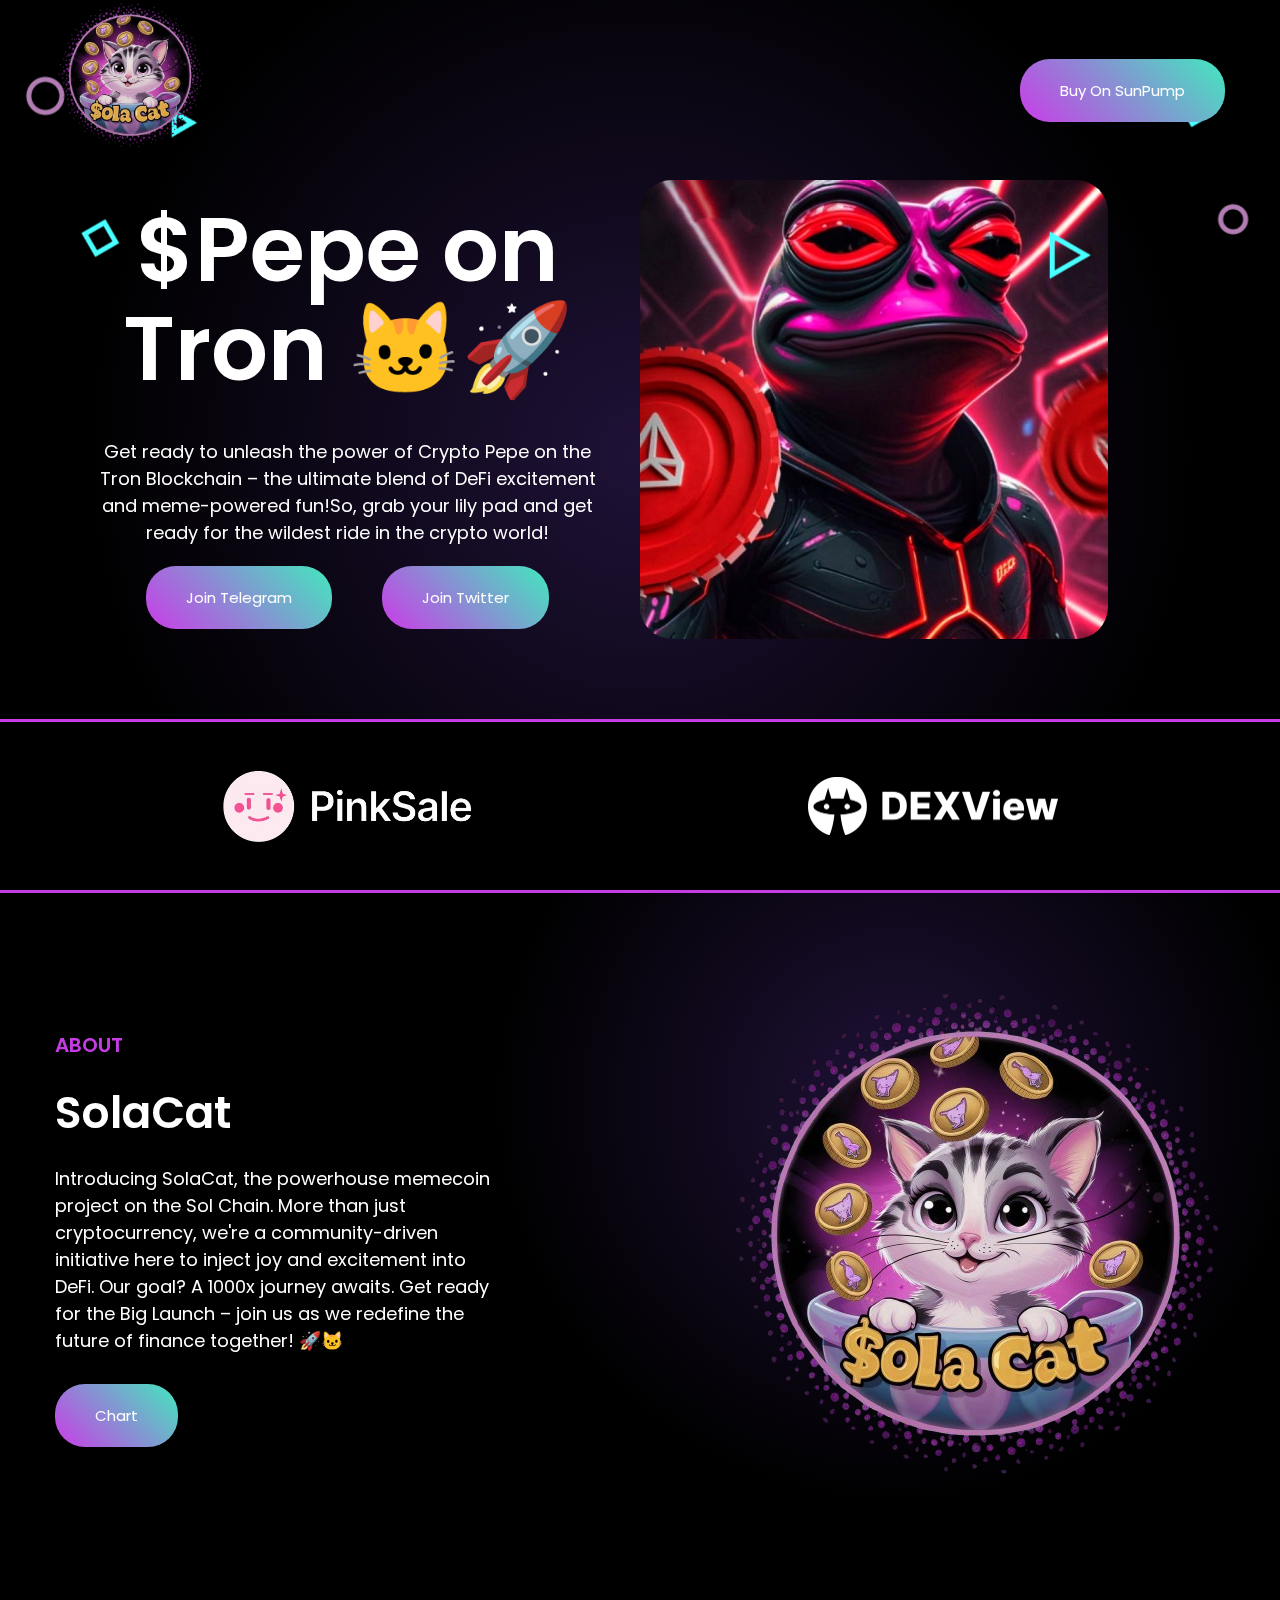
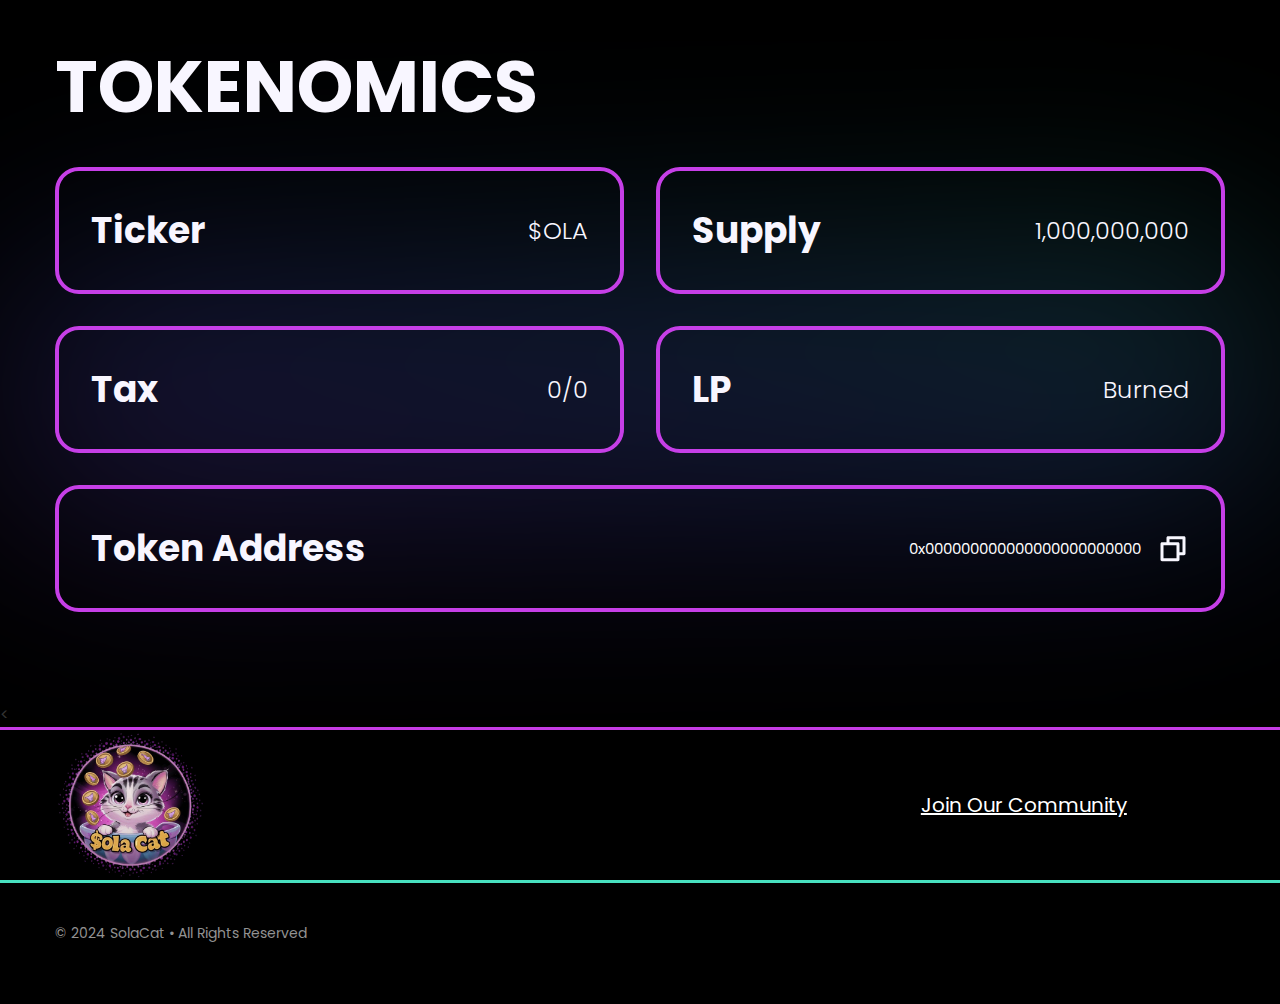
==== commit 116912cf: "init" ====
--- a/solacat/solacat/solacat.info/index.html
+++ b/solacat/solacat/solacat.info/index.html
@@ -321,7 +321,7 @@
           href="buylink.html"
           class="button-light menu w-inline-block"
         >
-          <div class="text-button-light">Buy On Raydium</div>
+          <div class="text-button-light">Buy On SunPump</div>
           <div
             class="button-div"
             style="
@@ -447,7 +447,7 @@
             "
             class="heading"
           >
-          SolaCat: Redefining DeFi with Joy 🐱🚀
+          $Pepe on Tron 🐱🚀
           </h1>
           <div
             data-w-id="34f87250-a789-9a2f-f44a-1731bfd81d4c"
@@ -460,7 +460,7 @@
             class="centered"
           >
             <p class="paragraph-large size">
-              Are you tired of boring old investments that just lay there like a lazy housecat? Get ready to unleash the power of SolaCat - the purr-fect blend of DeFi excitement and meme-worthy joy! With SolaCat, you'll be riding the rocket to financial fur-tune faster than you can say "meow!" So strap in, hold onto your whiskers, and get ready for the wildest ride in the crypto jungle! 
+              Get ready to unleash the power of Crypto Pepe on the Tron Blockchain – the ultimate blend of DeFi excitement and meme-powered fun!So, grab your lily pad and get ready for the wildest ride in the crypto world!
             </p>
           </div>
 
@@ -477,7 +477,7 @@
             >
               <a
                 data-w-id="4ea43fc6-1df1-2cc4-1d60-18f12f9cf842"
-                href="https://t.me/solacatglobal"
+                href="https://t.me/pepeontronchain"
                 class="button-green w-inline-block"
               >
                 <div class="text-button-green" style="color: rgb(0, 0, 0)">
@@ -507,7 +507,7 @@
             >
               <a
                 data-w-id="4ea43fc6-1df1-2cc4-1d60-18f12f9cf842"
-                href="https://twitter.com/SolaCatSolana"
+                href="https://x.com/PEPEon_TRON?t=6TwwTskCIgU5uEZZxmgX5Q&s=09"
                 class="button-green w-inline-block"
               >
                 <div class="text-button-green" style="color: rgb(0, 0, 0)">
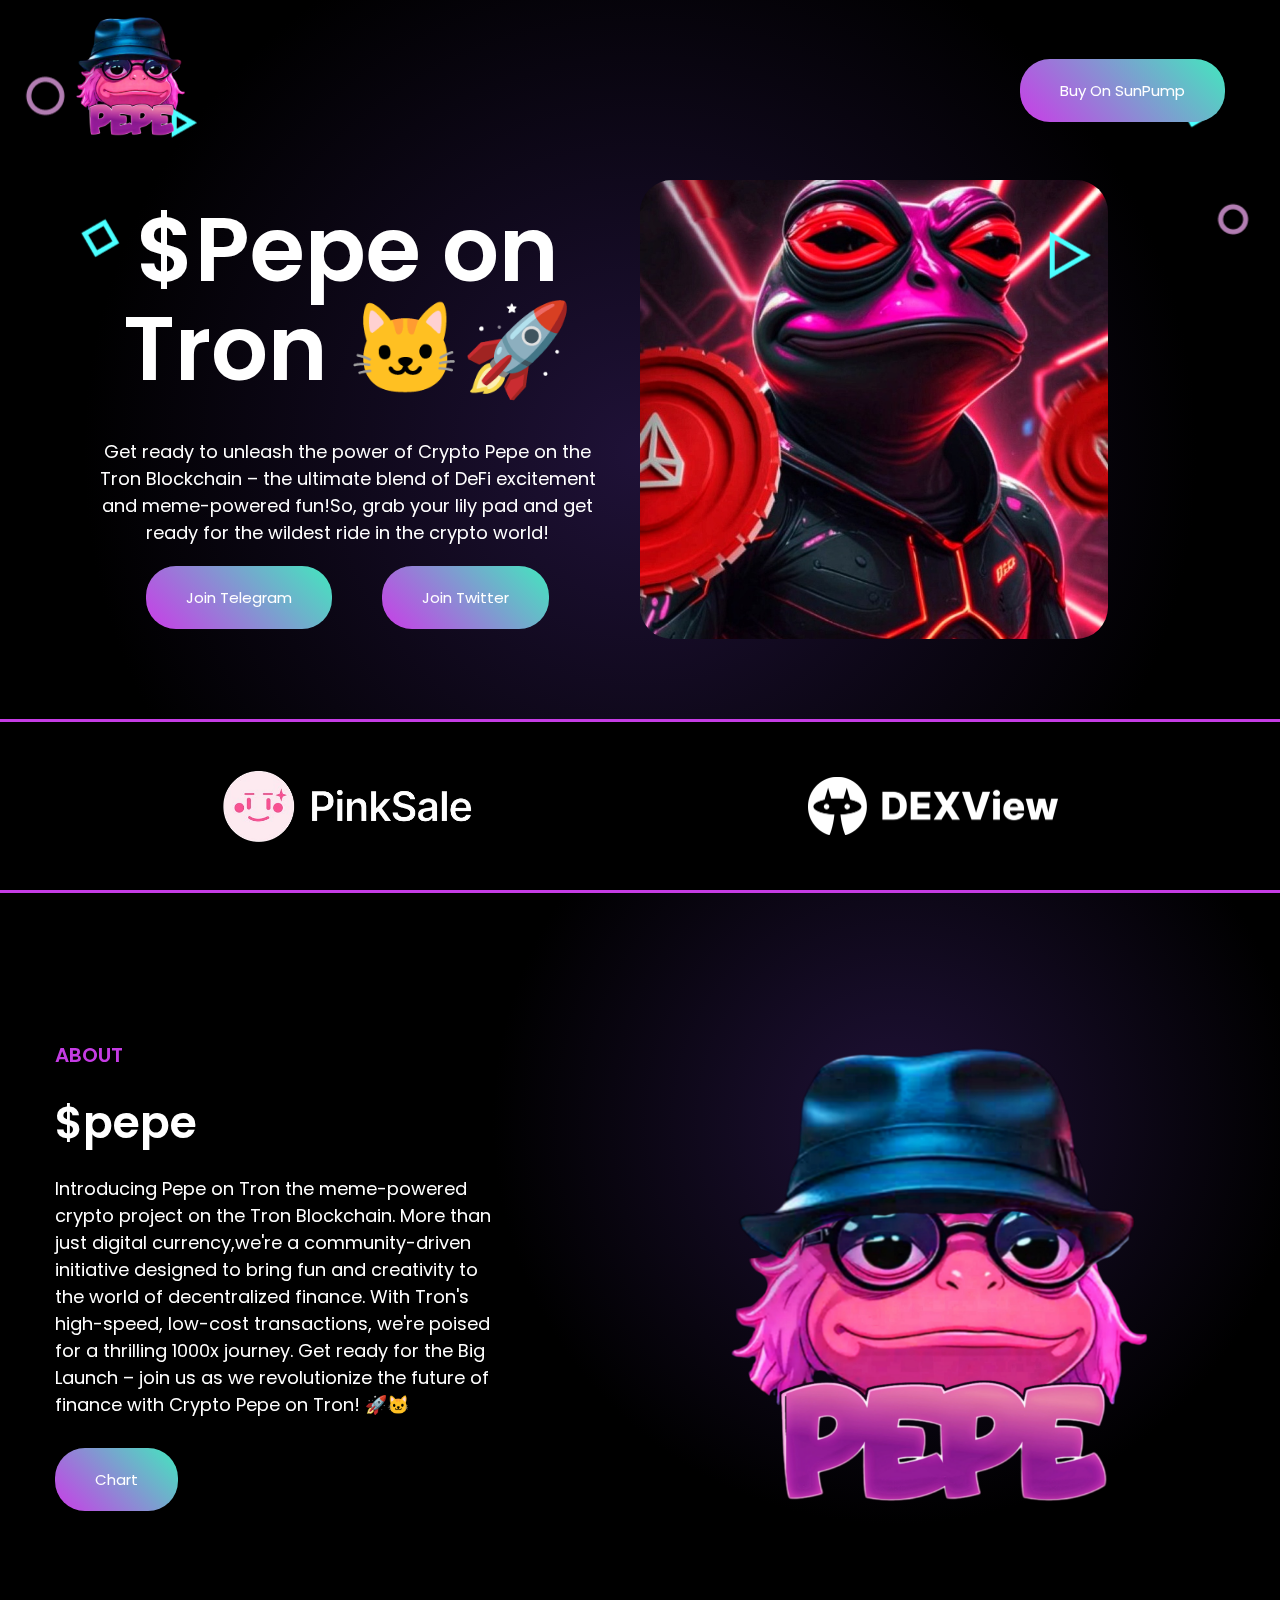
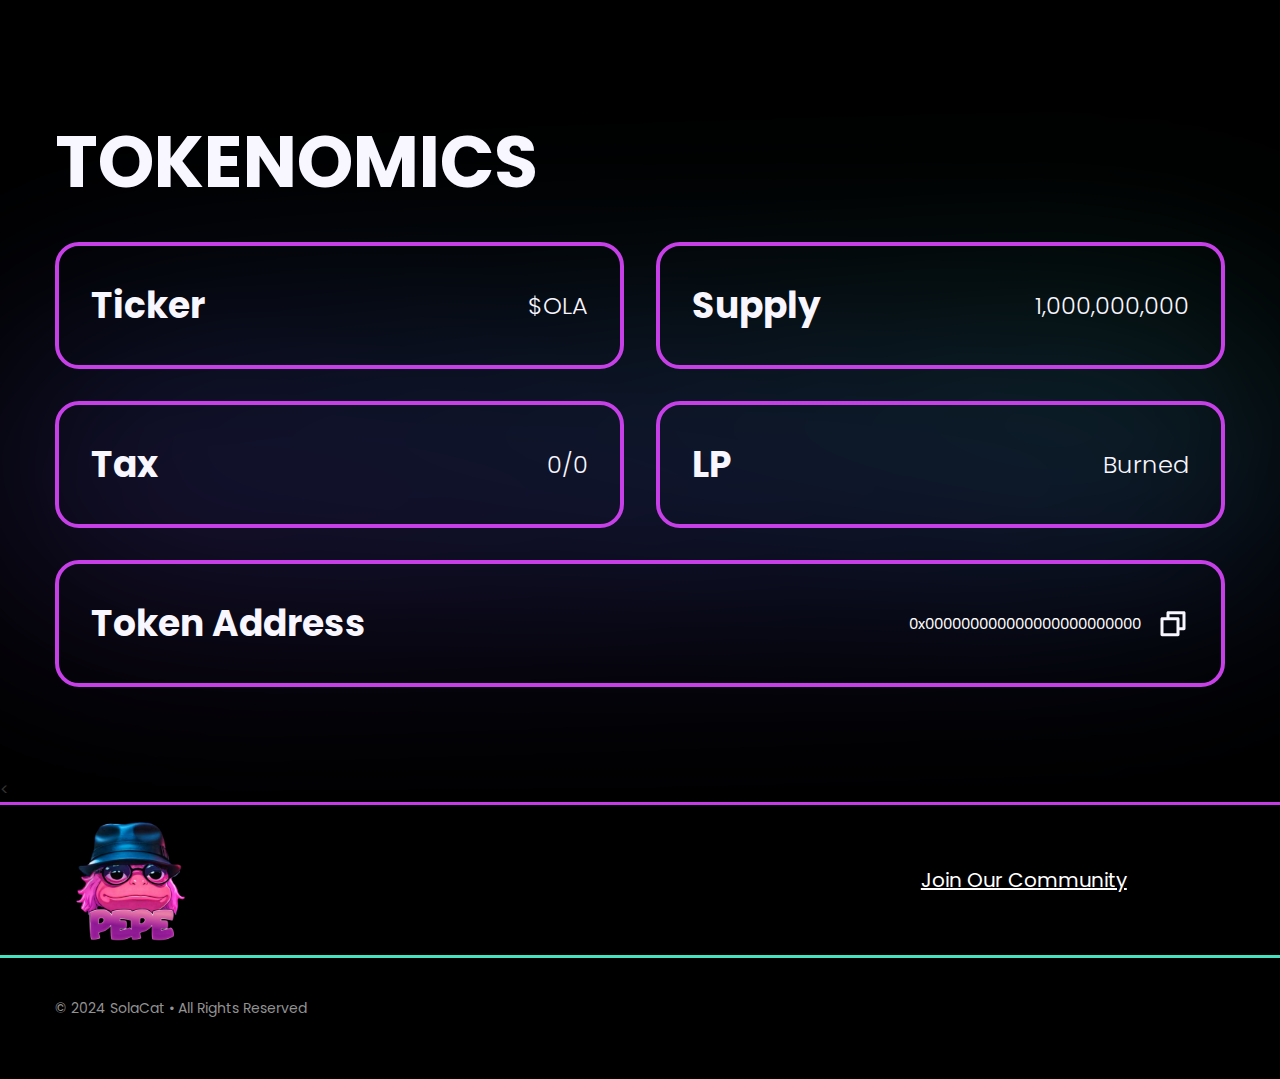
==== commit f51417b1: "init" ====
--- a/solacat/solacat/solacat.info/index.html
+++ b/solacat/solacat/solacat.info/index.html
@@ -578,11 +578,11 @@
           >
             <h5>ABOUT</h5>
             <div class="h2-block">
-              <h2>SolaCat</h2>
+              <h2>$pepe</h2>
             </div>
             <div class="paragraph-margin">
               <p class="paragraph-large">
-                Introducing SolaCat, the powerhouse memecoin project on the Sol Chain. More than just cryptocurrency, we're a community-driven initiative here to inject joy and excitement into DeFi. Our goal? A 1000x journey awaits. Get ready for the Big Launch – join us as we redefine the future of finance together! 🚀🐱
+                Introducing Pepe on Tron the meme-powered crypto project on the Tron Blockchain. More than just digital currency,we're a community-driven initiative designed to bring fun and creativity to the world of decentralized finance. With Tron's high-speed, low-cost transactions, we're poised for a thrilling 1000x journey. Get ready for the Big Launch – join us as we revolutionize the future of finance with Crypto Pepe on Tron! 🚀🐱
               </p>
               <p></p>
             </div>
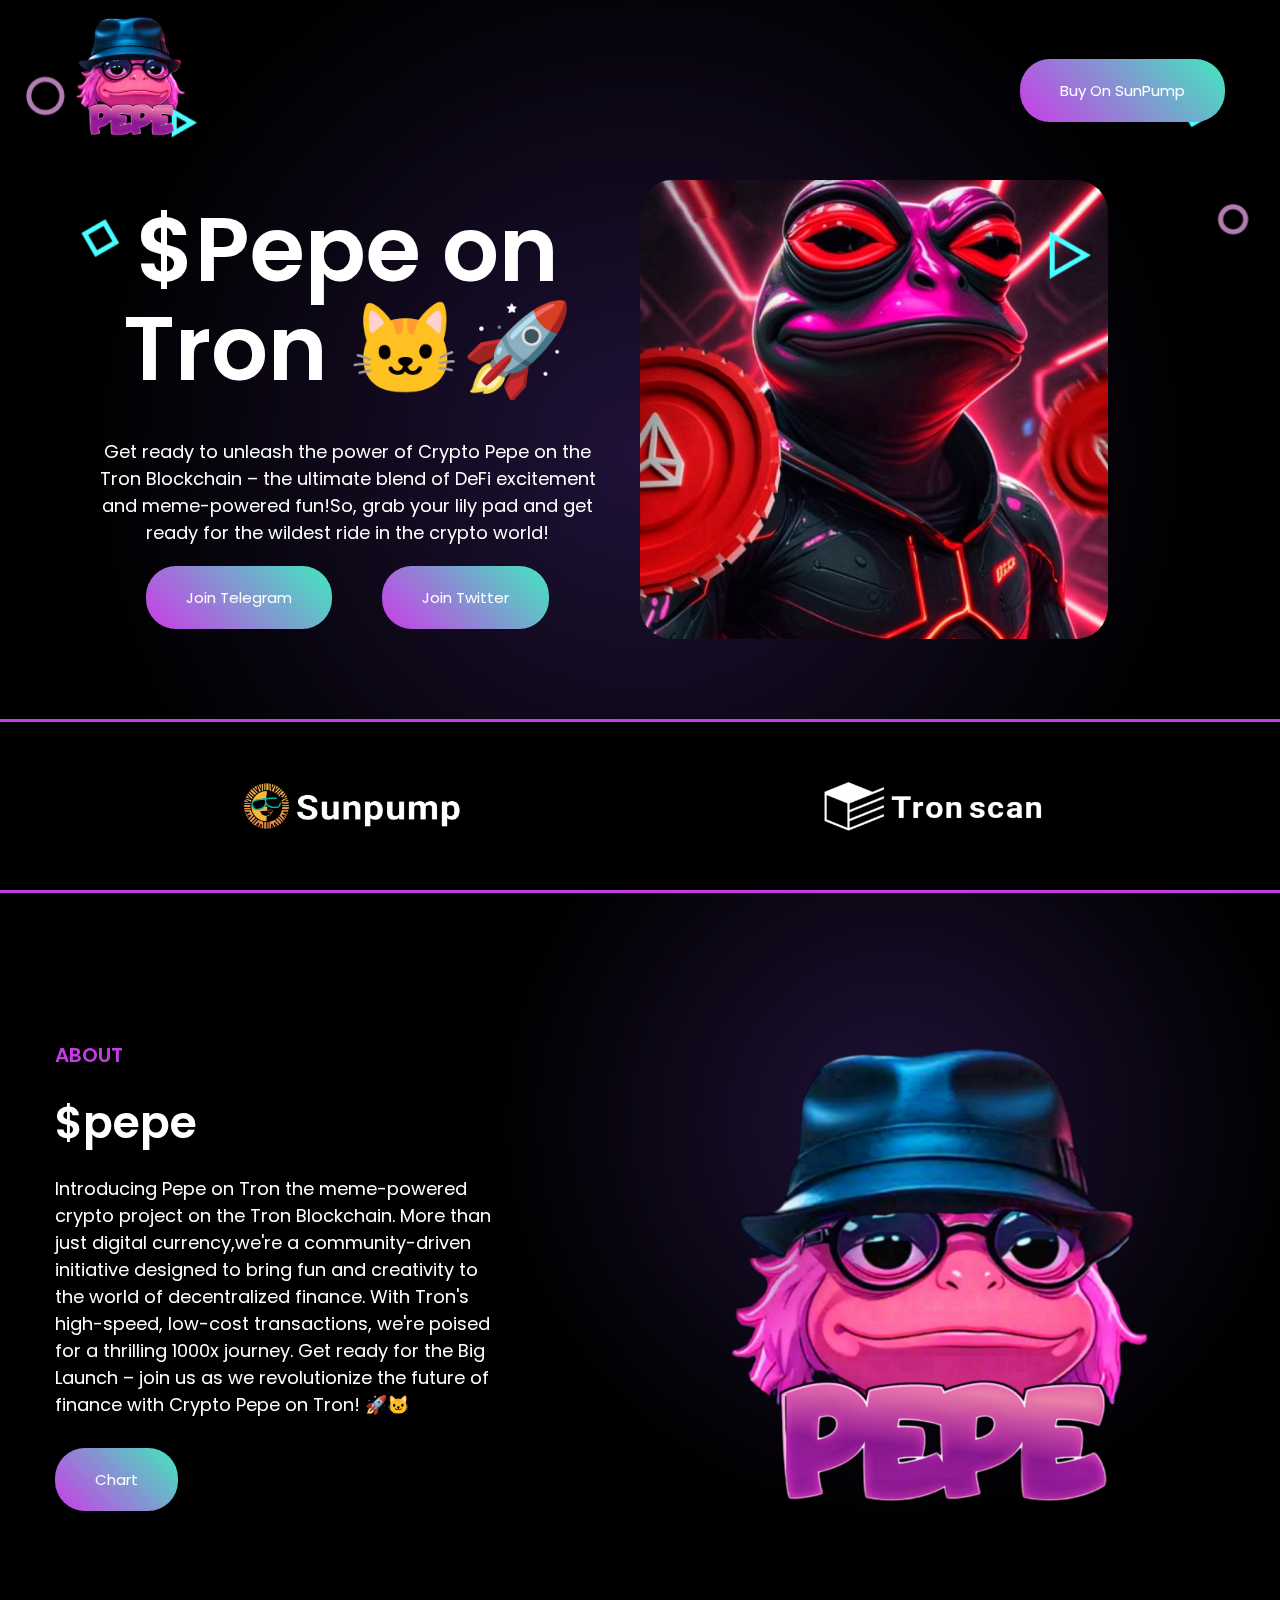
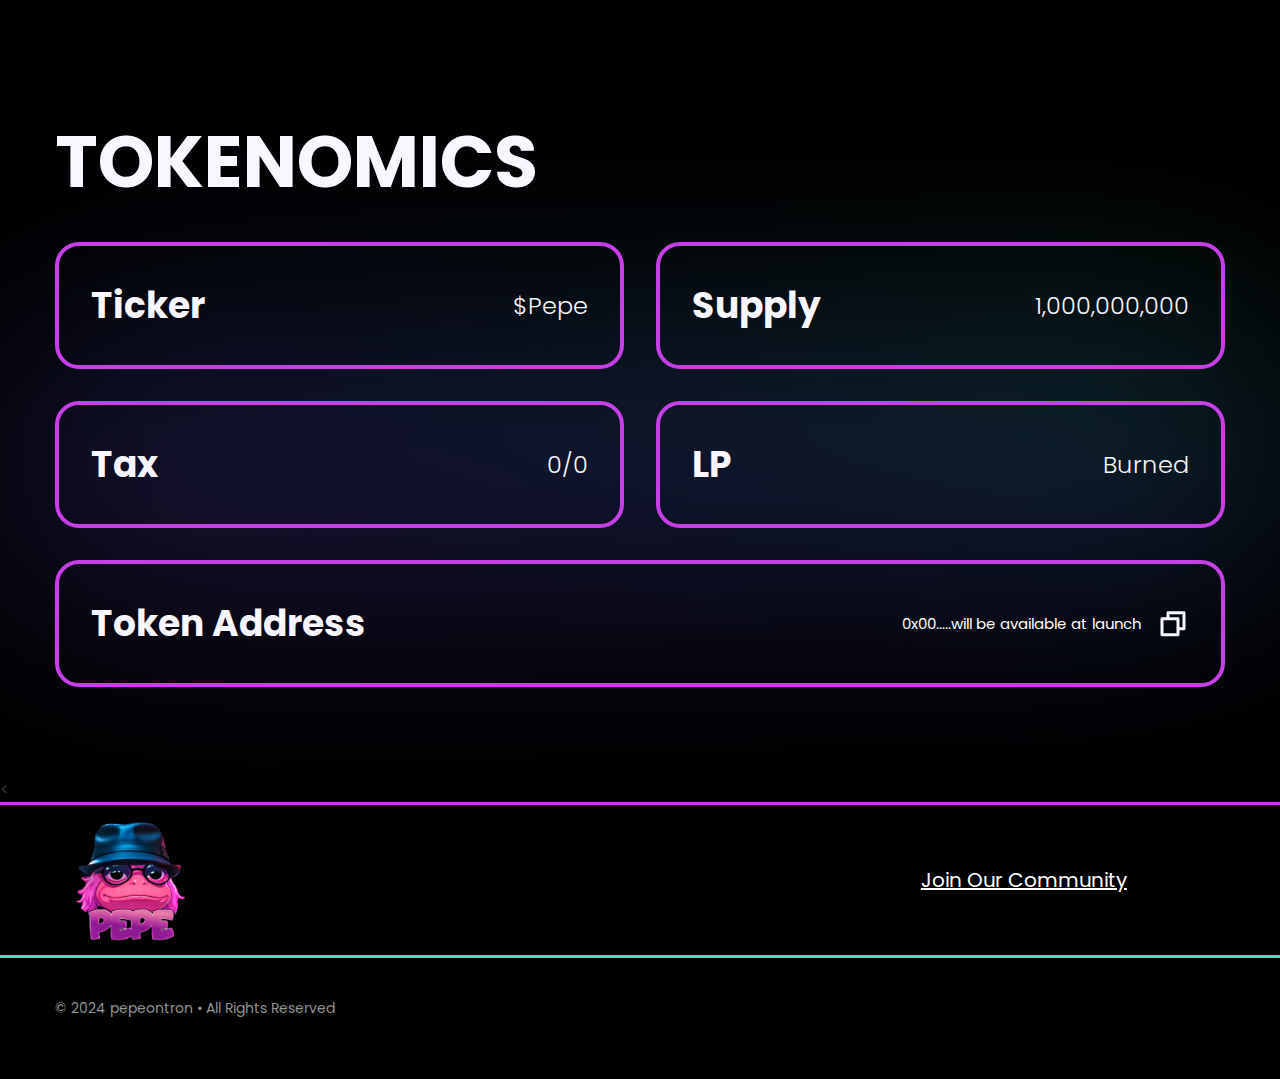
==== commit 6d7f74b2: "init" ====
--- a/solacat/solacat/solacat.info/index.html
+++ b/solacat/solacat/solacat.info/index.html
@@ -971,7 +971,7 @@
         >
           <div class="calc__block">
             <div class="block__title">Ticker</div>
-            <div class="block__value">$OLA</div>
+            <div class="block__value">$Pepe</div>
           </div>
           <div class="calc__block">
             <div class="block__title">Supply</div>
@@ -993,7 +993,7 @@
           <div class="block__title">Token Address</div>
           <div class="block__value">
             <p id="copytext" style="word-break: break-all">
-              0x000000000000000000000000
+              0x00.....will be available at launch
             </p>
             <svg
               onclick="copyContent()"
@@ -1137,7 +1137,7 @@
               class="image-2"
             /> -->
 
-            <a href="https://t.me/solacatglobal" style="color: #fff; font-size: 20px">Join Our Community</a>
+            <a href="image-removebg-preview2" style="color: #fff; font-size: 20px">Join Our Community</a>
           </div>
         </div>
       </div>
@@ -1145,7 +1145,7 @@
         <div class="container-footer w-container">
           <div class="copyrates">
             <div class="inline-block-first">
-              © 2024 SolaCat • All Rights Reserved
+              © 2024 pepeontron • All Rights Reserved
             </div>
             <!-- <div class="inliine-block">
               <a href="" target="_blank" class="footer-copyright-link-2"
